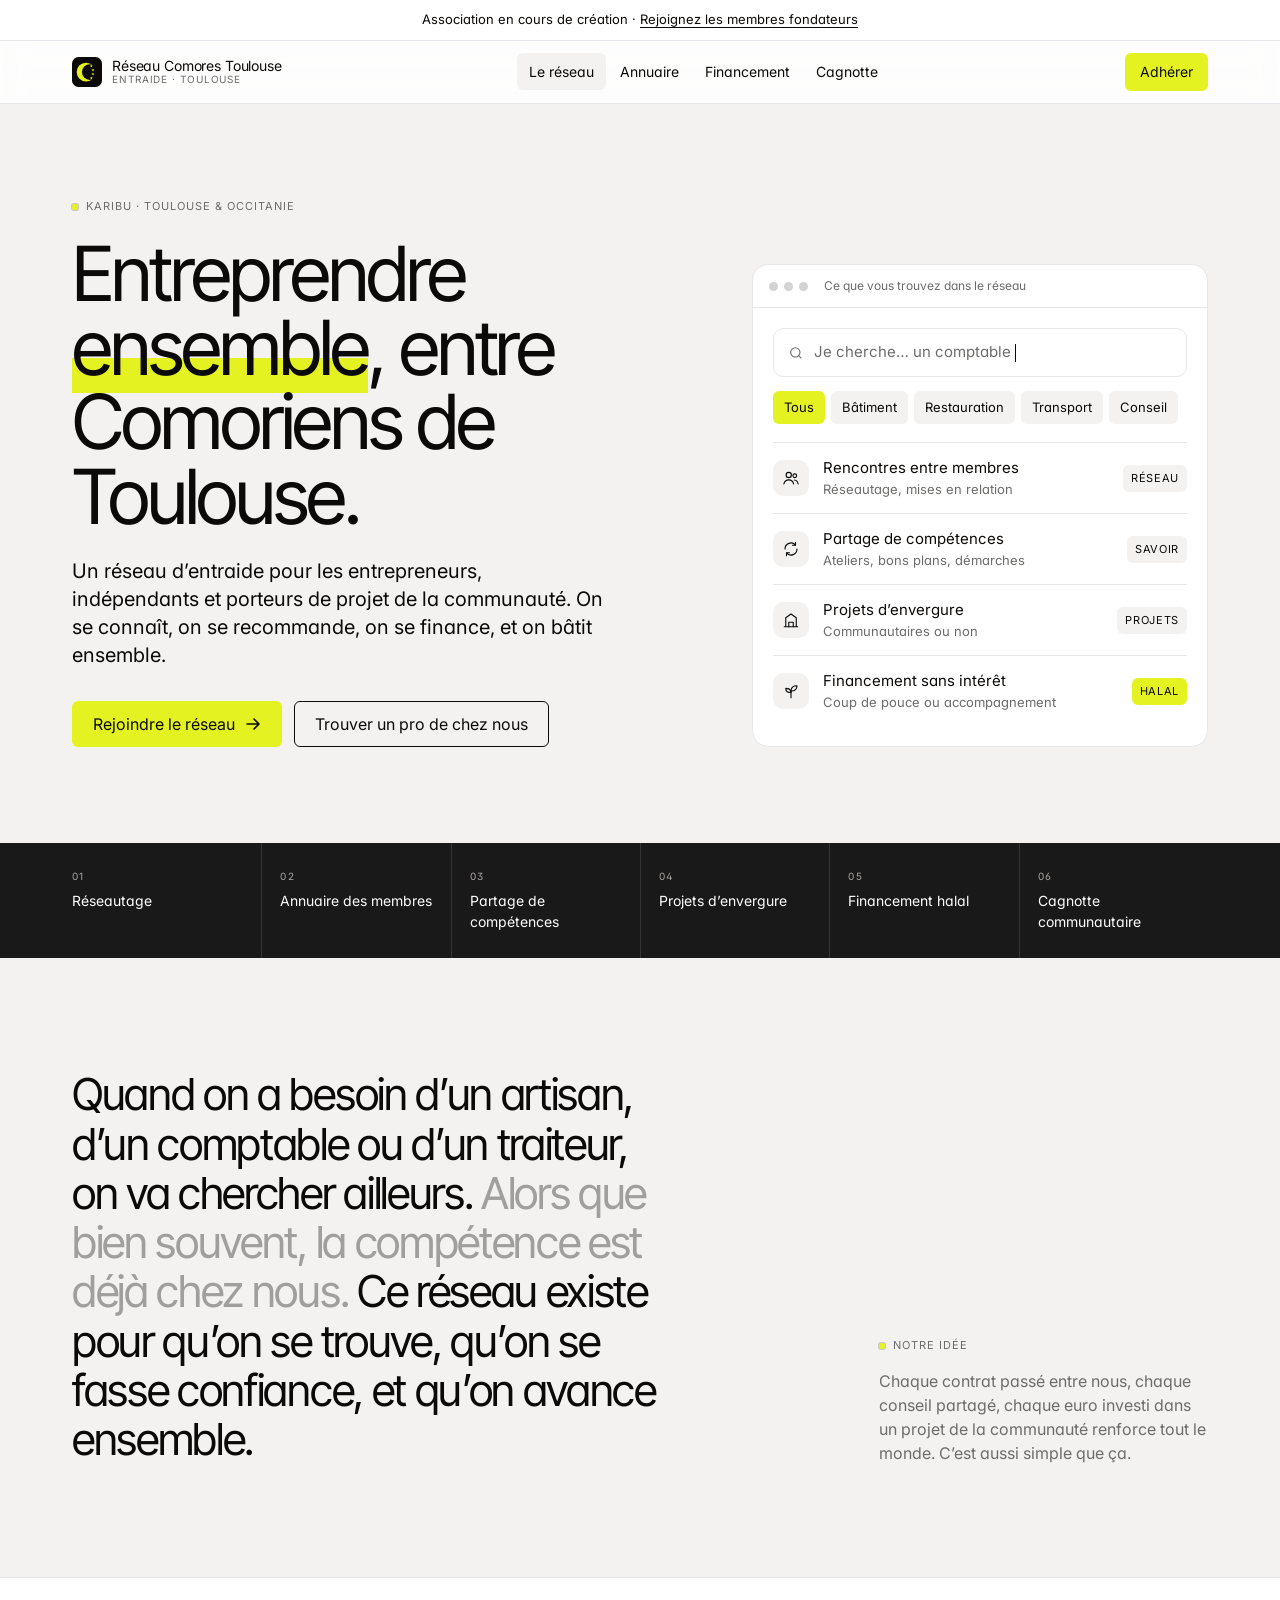
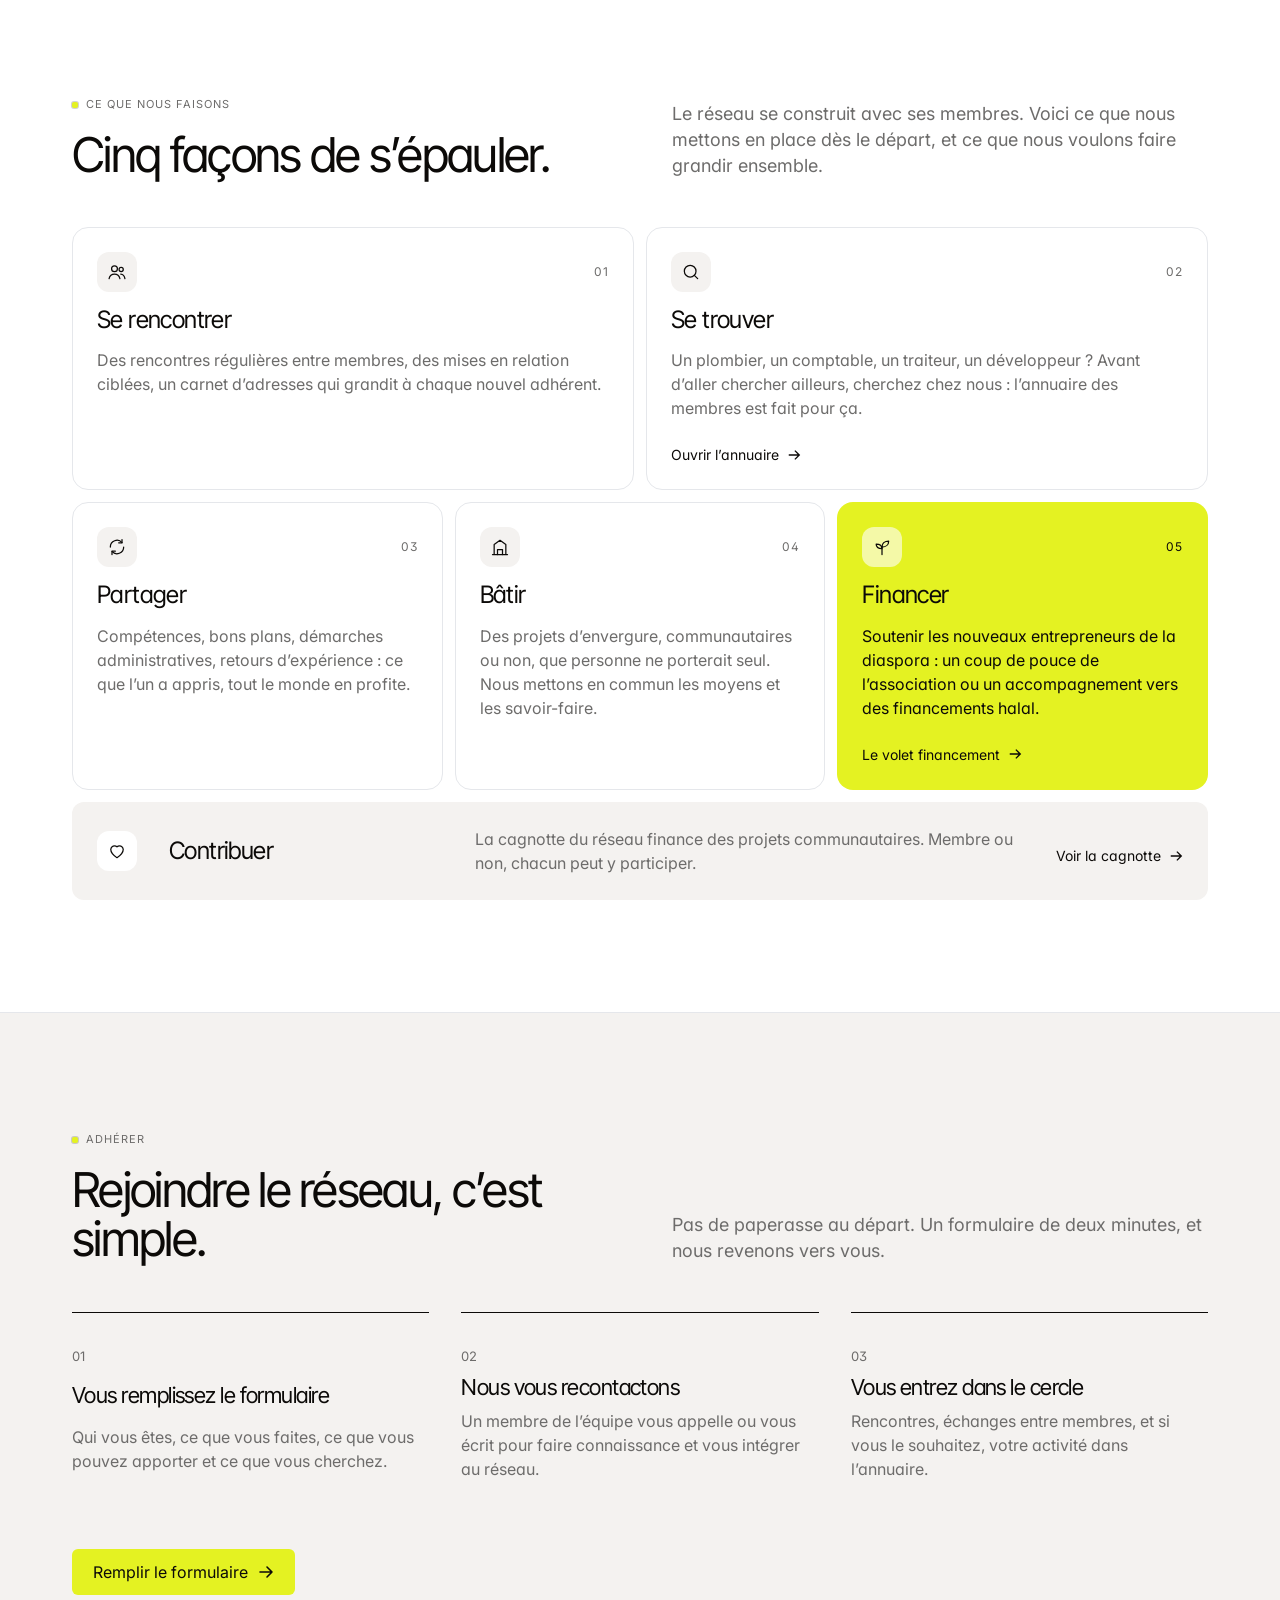
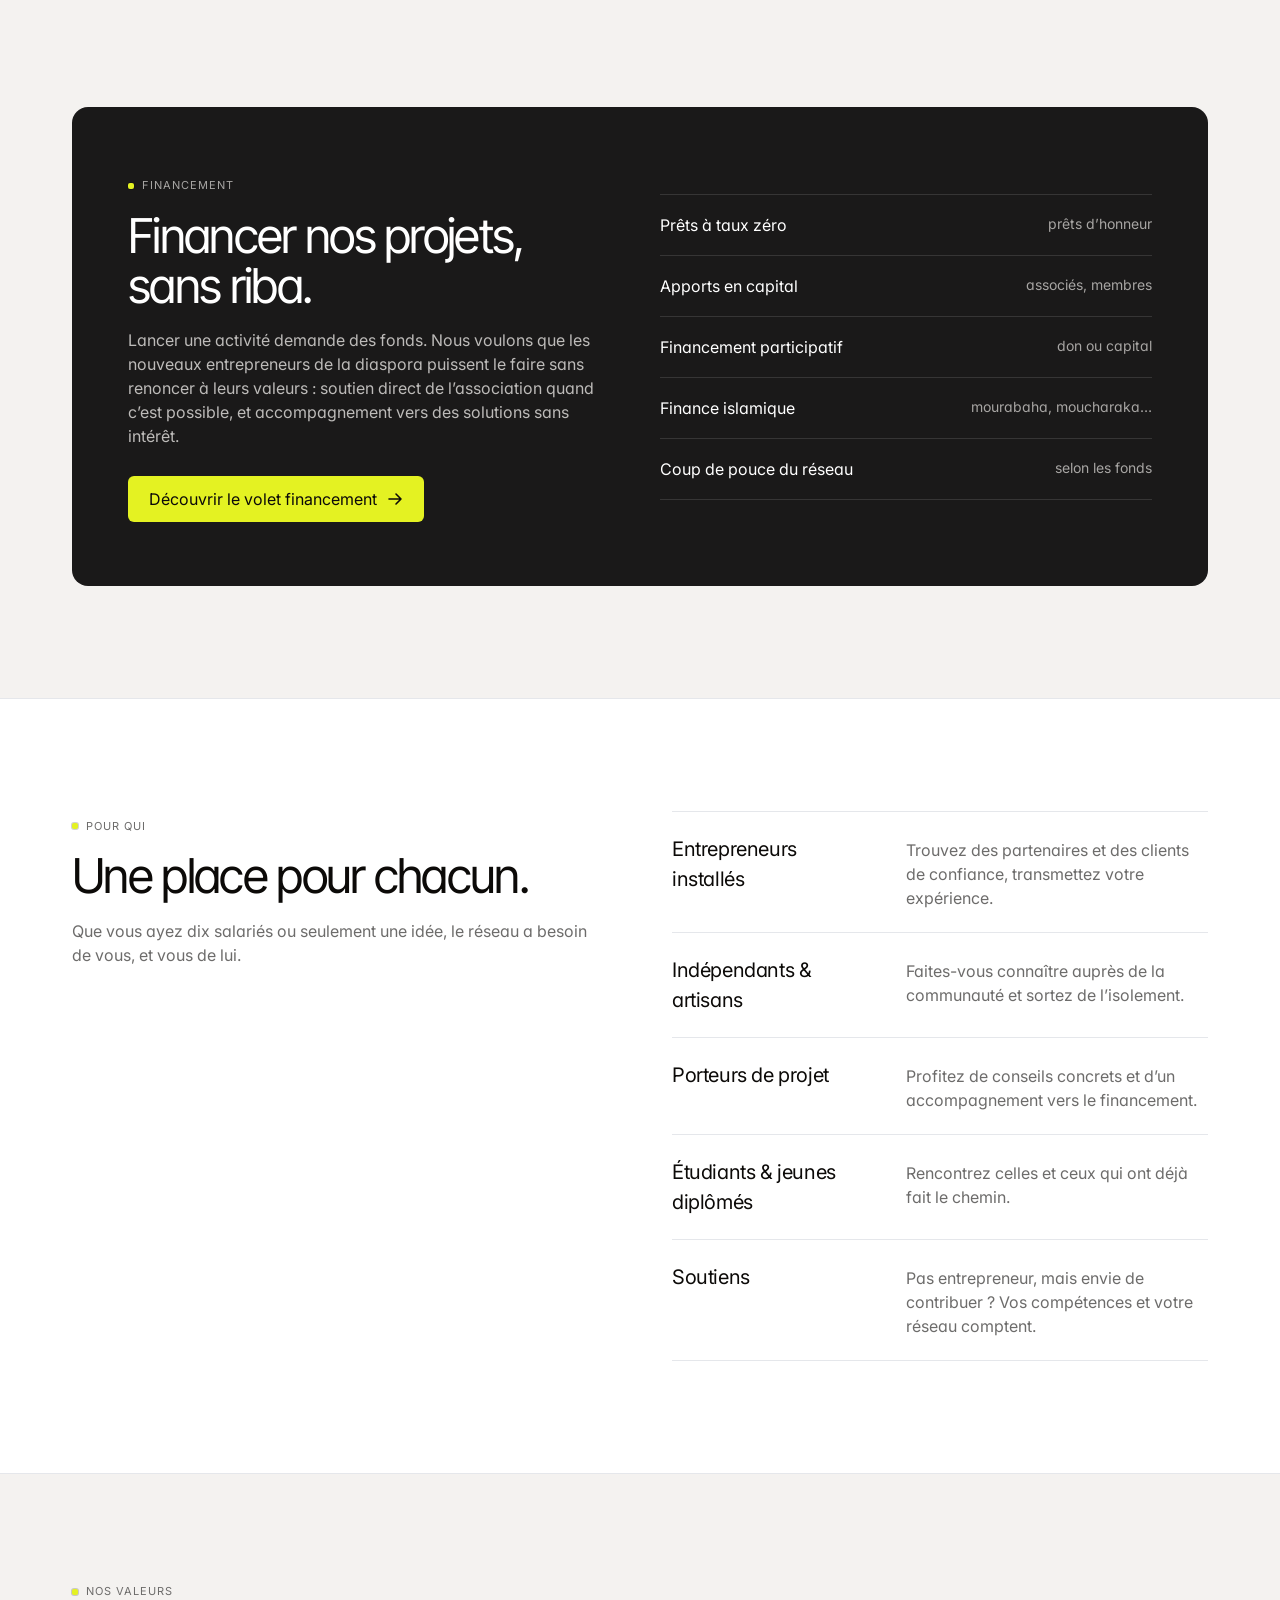
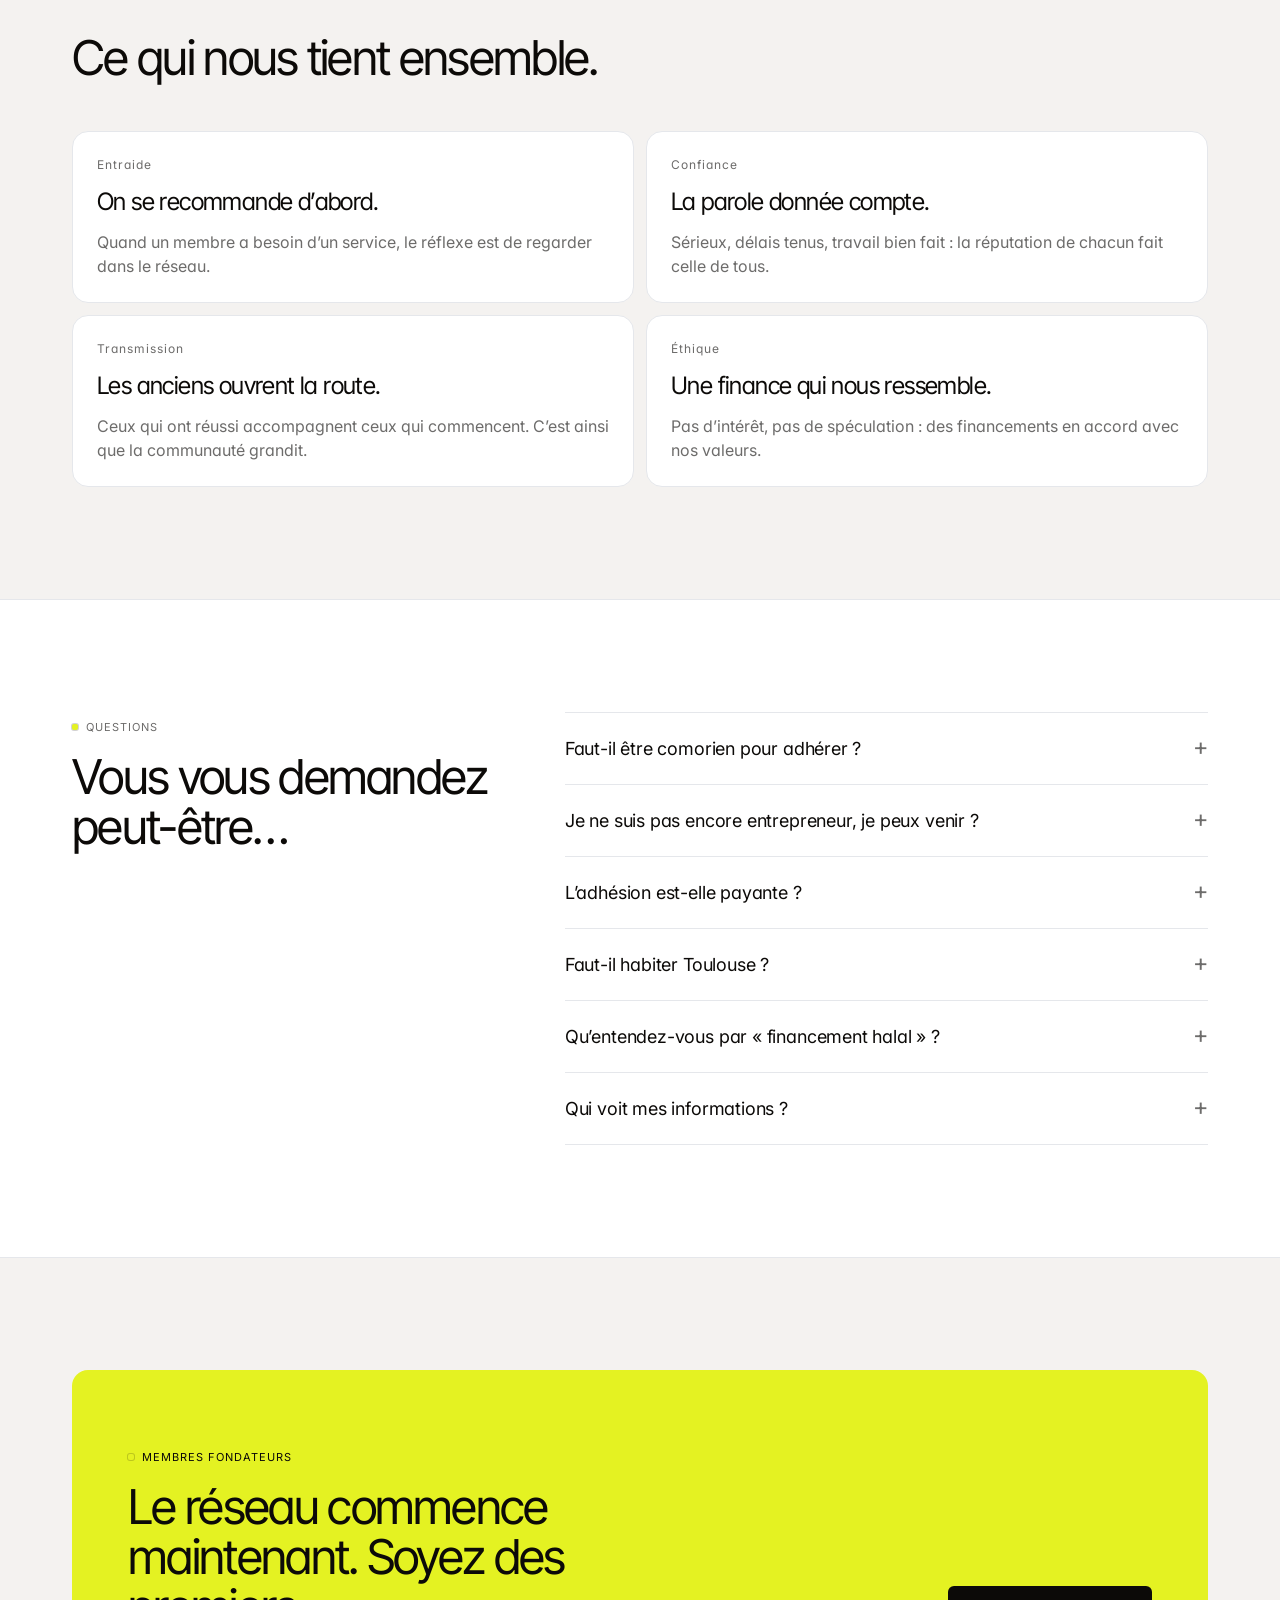
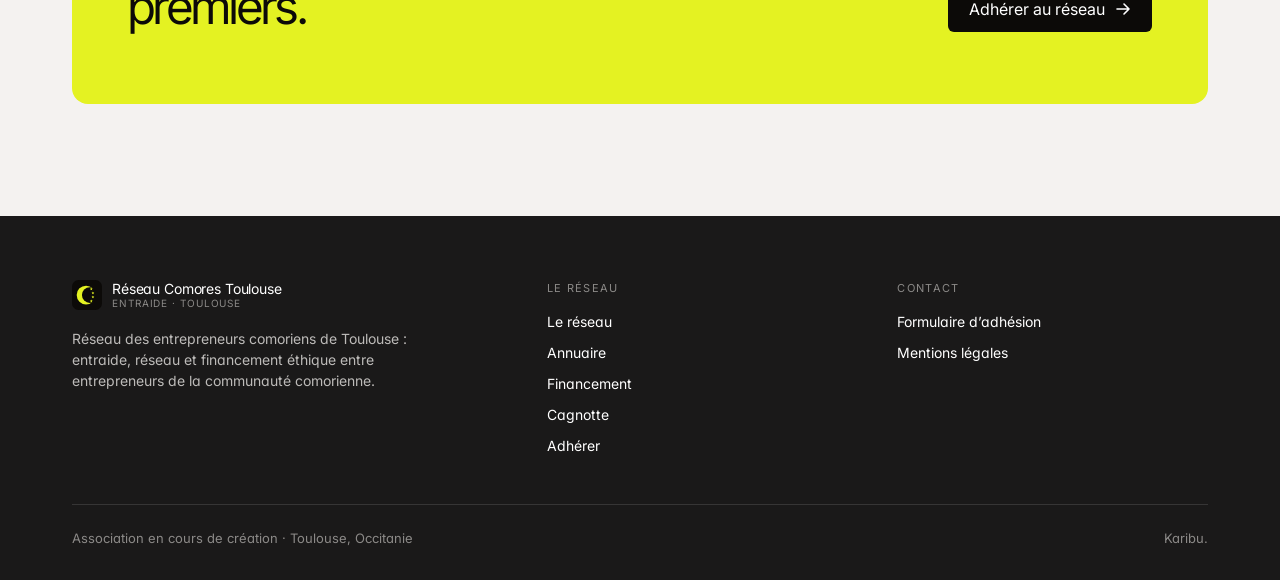
==== index.html @ d169f587 "Site du réseau d'entraide des entrepreneurs comoriens de Toulouse Co-Authored-By: Claude Opus 5.5 <n" ====
<!doctype html>
<html lang="fr"><head>
<meta charset="utf-8"><meta name="viewport" content="width=device-width, initial-scale=1">
<title>Réseau des entrepreneurs comoriens de Toulouse · Entraide, réseau et financement halal</title>
<meta name="description" content="Le réseau d’entraide des entrepreneurs comoriens de Toulouse : rencontres, annuaire des membres, partage de compétences, projets communs et financement halal. Rejoignez les membres fondateurs.">
<link rel="canonical" href="https://kevinhadad36.github.io/entraide-comores-toulouse/">
<meta property="og:type" content="website"><meta property="og:locale" content="fr_FR">
<meta property="og:site_name" content="Réseau des entrepreneurs comoriens de Toulouse">
<meta property="og:title" content="Réseau des entrepreneurs comoriens de Toulouse · Entraide, réseau et financement halal"><meta property="og:description" content="Le réseau d’entraide des entrepreneurs comoriens de Toulouse : rencontres, annuaire des membres, partage de compétences, projets communs et financement halal. Rejoignez les membres fondateurs.">
<meta property="og:url" content="https://kevinhadad36.github.io/entraide-comores-toulouse/"><meta property="og:image" content="https://kevinhadad36.github.io/entraide-comores-toulouse/assets/og.png">
<meta property="og:image:width" content="1200"><meta property="og:image:height" content="630">
<meta name="twitter:card" content="summary_large_image">
<meta name="theme-color" content="#f4f2f0">
<link rel="icon" href="assets/logo.svg" type="image/svg+xml">
<link rel="preconnect" href="https://fonts.googleapis.com"><link rel="preconnect" href="https://fonts.gstatic.com" crossorigin>
<link href="https://fonts.googleapis.com/css2?family=Inter:wght@400&family=Inter+Tight:wght@400&display=swap" rel="stylesheet">
<link rel="stylesheet" href="assets/style.css">

</head><body>
<div class="announce">Association en cours de création · <a href="adherer/">Rejoignez les membres fondateurs</a></div>
<header class="top"><div class="wrap nav">
<a class="brand" href="./"><svg viewBox="0 0 32 32" aria-hidden="true"><rect width="32" height="32" rx="7" fill="#0c0a08"/><mask id="lg"><rect width="32" height="32" fill="#fff"/><circle cx="19" cy="16" r="8.4" fill="#000"/></mask><circle cx="15" cy="16" r="10" fill="#e4f222" mask="url(#lg)"/><g fill="#e4f222"><polygon points="20.60,8.05 21.01,9.04 22.07,9.12 21.26,9.82 21.51,10.85 20.60,10.30 19.69,10.85 19.94,9.82 19.13,9.12 20.19,9.04"/><polygon points="22.30,12.35 22.71,13.34 23.77,13.42 22.96,14.12 23.21,15.15 22.30,14.60 21.39,15.15 21.64,14.12 20.83,13.42 21.89,13.34"/><polygon points="22.30,16.55 22.71,17.54 23.77,17.62 22.96,18.32 23.21,19.35 22.30,18.80 21.39,19.35 21.64,18.32 20.83,17.62 21.89,17.54"/><polygon points="20.60,20.85 21.01,21.84 22.07,21.92 21.26,22.62 21.51,23.65 20.60,23.10 19.69,23.65 19.94,22.62 19.13,21.92 20.19,21.84"/></g></svg><span>Réseau Comores Toulouse<small>Entraide · Toulouse</small></span></a>
<ul><li><a href="" aria-current="page">Le réseau</a></li><li><a href="annuaire/">Annuaire</a></li><li><a href="financement/">Financement</a></li><li><a href="cagnotte/">Cagnotte</a></li></ul>
<div class="nav-right"><a class="btn btn-hl" href="adherer/">Adhérer</a><button class="menu-btn" aria-label="Menu" aria-expanded="false" aria-controls="drawer"><svg viewBox="0 0 24 24"><path d="M4 8h16M4 16h16"/></svg></button></div>
</div><nav class="drawer" id="drawer"><a href="">Le réseau</a><a href="annuaire/">Annuaire</a><a href="financement/">Financement</a><a href="cagnotte/">Cagnotte</a><a href="adherer/">Adhérer au réseau</a></nav></header>
<main>

<div class="hero"><div class="wrap hero-grid">
  <div>
    <span class="label">Karibu · Toulouse &amp; Occitanie</span>
    <h1>Entreprendre <span class="hl">ensemble</span>, entre Comoriens de Toulouse.</h1>
    <p class="lead">Un réseau d’entraide pour les entrepreneurs, indépendants et porteurs de projet de la communauté. On se connaît, on se recommande, on se finance, et on bâtit ensemble.</p>
    <div class="cta">
      <a class="btn btn-hl" href="adherer/">Rejoindre le réseau <svg viewBox="0 0 16 16"><path d="M2 8h12M9 3l5 5-5 5"/></svg></a>
      <a class="btn btn-out" href="annuaire/">Trouver un pro de chez nous</a>
    </div>
  </div>
  <div class="panel reveal" aria-hidden="true">
    <div class="panel-bar"><i></i><i></i><i></i><span>Ce que vous trouvez dans le réseau</span></div>
    <div class="panel-body">
      <div class="search"><svg viewBox="0 0 24 24"><circle cx="11" cy="11" r="7"/><path d="M20 20l-4-4"/></svg><span>Je cherche… un comptable</span><span class="caret"></span></div>
      <div class="chips"><span class="chip on">Tous</span><span class="chip">Bâtiment</span><span class="chip">Restauration</span><span class="chip">Transport</span><span class="chip">Conseil</span></div>
      <ul class="rows">
        <li><span class="ic"><svg viewBox="0 0 24 24"><circle cx="9" cy="8" r="3.5"/><path d="M2.5 20c.8-3.6 3.4-5.5 6.5-5.5s5.7 1.9 6.5 5.5"/><circle cx="17" cy="9" r="2.5"/><path d="M16.5 14.6c2.6.2 4.4 1.9 5 5.4"/></svg></span><div><b>Rencontres entre membres</b><small>Réseautage, mises en relation</small></div><span class="st">Réseau</span></li>
        <li><span class="ic"><svg viewBox="0 0 24 24"><path d="M4 12a8 8 0 0 1 14-5.3M20 12a8 8 0 0 1-14 5.3"/><path d="M18 3v4h-4M6 21v-4h4"/></svg></span><div><b>Partage de compétences</b><small>Ateliers, bons plans, démarches</small></div><span class="st">Savoir</span></li>
        <li><span class="ic"><svg viewBox="0 0 24 24"><path d="M3 21h18M5 21V9l7-5 7 5v12"/><path d="M9 21v-6h6v6"/></svg></span><div><b>Projets d’envergure</b><small>Communautaires ou non</small></div><span class="st">Projets</span></li>
        <li><span class="ic"><svg viewBox="0 0 24 24"><path d="M12 21v-9"/><path d="M12 12c0-4 3-7 8-7 0 4-3 7-8 7z"/><path d="M12 14c0-3-2.5-5.5-7-5.5 0 3 2.5 5.5 7 5.5z"/></svg></span><div><b>Financement sans intérêt</b><small>Coup de pouce ou accompagnement</small></div><span class="st go">Halal</span></li>
      </ul>
    </div>
  </div>
</div></div>

<div class="ticker on-dark"><div class="wrap"><ul>
  <li><span>01</span>Réseautage</li><li><span>02</span>Annuaire des membres</li><li><span>03</span>Partage de compétences</li>
  <li><span>04</span>Projets d’envergure</li><li><span>05</span>Financement halal</li><li><span>06</span>Cagnotte communautaire</li>
</ul></div></div>

<section><div class="wrap manifesto-grid">
  <p class="manifesto reveal">Quand on a besoin d’un artisan, d’un comptable ou d’un traiteur, on va chercher ailleurs. <span class="dim">Alors que bien souvent, la compétence est déjà chez nous.</span> Ce réseau existe pour qu’on se trouve, qu’on se fasse confiance, et qu’on avance ensemble.</p>
  <div><span class="label">Notre idée</span><p class="muted" style="margin-top:14px">Chaque contrat passé entre nous, chaque conseil partagé, chaque euro investi dans un projet de la communauté renforce tout le monde. C’est aussi simple que ça.</p></div>
</div></section>

<section class="paper" id="piliers"><div class="wrap">
  <div class="head split"><div><span class="label">Ce que nous faisons</span><h2 style="margin-top:16px">Cinq façons de s’épauler.</h2></div><p>Le réseau se construit avec ses membres. Voici ce que nous mettons en place dès le départ, et ce que nous voulons faire grandir ensemble.</p></div>
  <div class="pillars">
  <div class="card reveal wide">
    <div style="display:flex;justify-content:space-between;align-items:center"><span class="icon"><svg viewBox="0 0 24 24"><circle cx="9" cy="8" r="3.5"/><path d="M2.5 20c.8-3.6 3.4-5.5 6.5-5.5s5.7 1.9 6.5 5.5"/><circle cx="17" cy="9" r="2.5"/><path d="M16.5 14.6c2.6.2 4.4 1.9 5 5.4"/></svg></span><span class="num">01</span></div>
    <h3>Se rencontrer</h3><p>Des rencontres régulières entre membres, des mises en relation ciblées, un carnet d’adresses qui grandit à chaque nouvel adhérent.</p>
  </div><a href="annuaire/" class="card reveal wide">
    <div style="display:flex;justify-content:space-between;align-items:center"><span class="icon"><svg viewBox="0 0 24 24"><circle cx="11" cy="11" r="7"/><path d="M20 20l-4-4"/></svg></span><span class="num">02</span></div>
    <h3>Se trouver</h3><p>Un plombier, un comptable, un traiteur, un développeur ? Avant d’aller chercher ailleurs, cherchez chez nous : l’annuaire des membres est fait pour ça.</p><span class="more">Ouvrir l’annuaire <svg viewBox="0 0 16 16"><path d="M2 8h12M9 3l5 5-5 5"/></svg></span>
  </a><div class="card reveal">
    <div style="display:flex;justify-content:space-between;align-items:center"><span class="icon"><svg viewBox="0 0 24 24"><path d="M4 12a8 8 0 0 1 14-5.3M20 12a8 8 0 0 1-14 5.3"/><path d="M18 3v4h-4M6 21v-4h4"/></svg></span><span class="num">03</span></div>
    <h3>Partager</h3><p>Compétences, bons plans, démarches administratives, retours d’expérience : ce que l’un a appris, tout le monde en profite.</p>
  </div><div class="card reveal">
    <div style="display:flex;justify-content:space-between;align-items:center"><span class="icon"><svg viewBox="0 0 24 24"><path d="M3 21h18M5 21V9l7-5 7 5v12"/><path d="M9 21v-6h6v6"/></svg></span><span class="num">04</span></div>
    <h3>Bâtir</h3><p>Des projets d’envergure, communautaires ou non, que personne ne porterait seul. Nous mettons en commun les moyens et les savoir-faire.</p>
  </div><a href="financement/" class="card reveal hl">
    <div style="display:flex;justify-content:space-between;align-items:center"><span class="icon"><svg viewBox="0 0 24 24"><path d="M12 21v-9"/><path d="M12 12c0-4 3-7 8-7 0 4-3 7-8 7z"/><path d="M12 14c0-3-2.5-5.5-7-5.5 0 3 2.5 5.5 7 5.5z"/></svg></span><span class="num">05</span></div>
    <h3>Financer</h3><p>Soutenir les nouveaux entrepreneurs de la diaspora : un coup de pouce de l’association ou un accompagnement vers des financements halal.</p><span class="more">Le volet financement <svg viewBox="0 0 16 16"><path d="M2 8h12M9 3l5 5-5 5"/></svg></span>
  </a>
  <a href="cagnotte/" class="card wash full reveal">
    <div style="display:flex;justify-content:space-between;align-items:center"><span class="icon" style="background:#fff"><svg viewBox="0 0 24 24"><path d="M12 20s-7.5-4.6-7.5-10A4.5 4.5 0 0 1 12 7a4.5 4.5 0 0 1 7.5 3c0 5.4-7.5 10-7.5 10z"/></svg></span><span class="num">06</span></div>
    <h3>Contribuer</h3><p>La cagnotte du réseau finance des projets communautaires. Membre ou non, chacun peut y participer.</p><span class="more">Voir la cagnotte <svg viewBox="0 0 16 16"><path d="M2 8h12M9 3l5 5-5 5"/></svg></span>
  </a>
  </div>
</div></section>

<section><div class="wrap">
  <div class="head split"><div><span class="label">Adhérer</span><h2 style="margin-top:16px">Rejoindre le réseau, c’est simple.</h2></div><p>Pas de paperasse au départ. Un formulaire de deux minutes, et nous revenons vers vous.</p></div>
  <ol class="steps">
    <li><h3>Vous remplissez le formulaire</h3><p>Qui vous êtes, ce que vous faites, ce que vous pouvez apporter et ce que vous cherchez.</p></li>
    <li><h3>Nous vous recontactons</h3><p>Un membre de l’équipe vous appelle ou vous écrit pour faire connaissance et vous intégrer au réseau.</p></li>
    <li><h3>Vous entrez dans le cercle</h3><p>Rencontres, échanges entre membres, et si vous le souhaitez, votre activité dans l’annuaire.</p></li>
  </ol>
  <div class="cta" style="margin-top:40px"><a class="btn btn-hl" href="adherer/">Remplir le formulaire <svg viewBox="0 0 16 16"><path d="M2 8h12M9 3l5 5-5 5"/></svg></a></div>
</div></section>

<section style="padding-top:0"><div class="wrap">
  <div class="dark on-dark reveal">
    <div><span class="label">Financement</span><h2 style="margin:16px 0 18px">Financer nos projets, sans riba.</h2>
    <p>Lancer une activité demande des fonds. Nous voulons que les nouveaux entrepreneurs de la diaspora puissent le faire sans renoncer à leurs valeurs : soutien direct de l’association quand c’est possible, et accompagnement vers des solutions sans intérêt.</p>
    <div class="cta" style="margin-top:28px"><a class="btn btn-hl" href="financement/">Découvrir le volet financement <svg viewBox="0 0 16 16"><path d="M2 8h12M9 3l5 5-5 5"/></svg></a></div></div>
    <ul class="dark-list">
      <li>Prêts à taux zéro<span>prêts d’honneur</span></li>
      <li>Apports en capital<span>associés, membres</span></li>
      <li>Financement participatif<span>don ou capital</span></li>
      <li>Finance islamique<span>mourabaha, moucharaka…</span></li>
      <li>Coup de pouce du réseau<span>selon les fonds</span></li>
    </ul>
  </div>
</div></section>

<section class="paper"><div class="wrap two">
  <div><span class="label">Pour qui</span><h2 style="margin-top:16px">Une place pour chacun.</h2><p class="muted" style="margin-top:18px">Que vous ayez dix salariés ou seulement une idée, le réseau a besoin de vous, et vous de lui.</p></div>
  <ul class="who">
    <li><b>Entrepreneurs installés</b><span>Trouvez des partenaires et des clients de confiance, transmettez votre expérience.</span></li>
    <li><b>Indépendants &amp; artisans</b><span>Faites-vous connaître auprès de la communauté et sortez de l’isolement.</span></li>
    <li><b>Porteurs de projet</b><span>Profitez de conseils concrets et d’un accompagnement vers le financement.</span></li>
    <li><b>Étudiants &amp; jeunes diplômés</b><span>Rencontrez celles et ceux qui ont déjà fait le chemin.</span></li>
    <li><b>Soutiens</b><span>Pas entrepreneur, mais envie de contribuer ? Vos compétences et votre réseau comptent.</span></li>
  </ul>
</div></section>

<section><div class="wrap">
  <div class="head"><span class="label">Nos valeurs</span><h2 style="margin-top:16px">Ce qui nous tient ensemble.</h2></div>
  <div class="pillars">
    <div class="card reveal wide"><span class="num">Entraide</span><h3>On se recommande d’abord.</h3><p>Quand un membre a besoin d’un service, le réflexe est de regarder dans le réseau.</p></div>
    <div class="card reveal wide"><span class="num">Confiance</span><h3>La parole donnée compte.</h3><p>Sérieux, délais tenus, travail bien fait : la réputation de chacun fait celle de tous.</p></div>
    <div class="card reveal wide"><span class="num">Transmission</span><h3>Les anciens ouvrent la route.</h3><p>Ceux qui ont réussi accompagnent ceux qui commencent. C’est ainsi que la communauté grandit.</p></div>
    <div class="card reveal wide"><span class="num">Éthique</span><h3>Une finance qui nous ressemble.</h3><p>Pas d’intérêt, pas de spéculation : des financements en accord avec nos valeurs.</p></div>
  </div>
</div></section>

<section class="paper" id="faq"><div class="wrap faq-grid">
  <div><span class="label">Questions</span><h2 style="margin-top:16px">Vous vous demandez peut-être…</h2></div>
  <div class="faq"><details><summary>Faut-il être comorien pour adhérer ?</summary><p>Le réseau est pensé pour la communauté comorienne de Toulouse et de sa région, et pour toutes celles et ceux qui ont un lien avec les Comores. Vous vous posez la question ? Remplissez le formulaire, nous en parlerons ensemble.</p></details><details><summary>Je ne suis pas encore entrepreneur, je peux venir ?</summary><p>Oui, et c’est même une des raisons d’être du réseau. Porteurs de projet, étudiants, salariés qui veulent se lancer : vous trouverez ici des gens qui sont passés par là.</p></details><details><summary>L’adhésion est-elle payante ?</summary><p>Le formulaire est gratuit et ne vous engage à rien. Les modalités de cotisation seront fixées collectivement lors de la création officielle de l’association, et communiquées à tous les inscrits.</p></details><details><summary>Faut-il habiter Toulouse ?</summary><p>Les rencontres ont lieu à Toulouse et autour. Le volet financement et accompagnement peut s’ouvrir plus largement à la diaspora en France : inscrivez-vous en précisant votre ville.</p></details><details><summary>Qu’entendez-vous par « financement halal » ?</summary><p>Un financement sans intérêt (sans riba), qui ne repose pas sur la spéculation et qui partage le risque plutôt que de le faire porter au seul emprunteur. Concrètement : prêts à taux zéro, apports en capital, financement participatif, contrats de finance islamique quand ils sont disponibles.</p></details><details><summary>Qui voit mes informations ?</summary><p>Seuls les responsables du réseau. Vous n’apparaissez dans l’annuaire public que si vous cochez la case prévue, et vous pouvez demander à tout moment la modification ou la suppression de vos données.</p></details></div>
</div></section>

<section><div class="wrap">
  <div class="final reveal">
    <div><span class="label" style="color:var(--ink)">Membres fondateurs</span><h2 style="margin-top:16px">Le réseau commence maintenant. Soyez des premiers.</h2></div>
    <div class="cta"><a class="btn btn-dark" href="adherer/">Adhérer au réseau <svg viewBox="0 0 16 16"><path d="M2 8h12M9 3l5 5-5 5"/></svg></a></div>
  </div>
</div></section>
</main>
<footer><div class="wrap">
<div class="foot">
<div><a class="brand" href="./"><svg viewBox="0 0 32 32" aria-hidden="true"><rect width="32" height="32" rx="7" fill="#0c0a08"/><mask id="lg"><rect width="32" height="32" fill="#fff"/><circle cx="19" cy="16" r="8.4" fill="#000"/></mask><circle cx="15" cy="16" r="10" fill="#e4f222" mask="url(#lg)"/><g fill="#e4f222"><polygon points="20.60,8.05 21.01,9.04 22.07,9.12 21.26,9.82 21.51,10.85 20.60,10.30 19.69,10.85 19.94,9.82 19.13,9.12 20.19,9.04"/><polygon points="22.30,12.35 22.71,13.34 23.77,13.42 22.96,14.12 23.21,15.15 22.30,14.60 21.39,15.15 21.64,14.12 20.83,13.42 21.89,13.34"/><polygon points="22.30,16.55 22.71,17.54 23.77,17.62 22.96,18.32 23.21,19.35 22.30,18.80 21.39,19.35 21.64,18.32 20.83,17.62 21.89,17.54"/><polygon points="20.60,20.85 21.01,21.84 22.07,21.92 21.26,22.62 21.51,23.65 20.60,23.10 19.69,23.65 19.94,22.62 19.13,21.92 20.19,21.84"/></g></svg><span>Réseau Comores Toulouse<small>Entraide · Toulouse</small></span></a><p style="margin-top:18px;max-width:38ch">Réseau des entrepreneurs comoriens de Toulouse : entraide, réseau et financement éthique entre entrepreneurs de la communauté comorienne.</p></div>
<div><h4>Le réseau</h4><ul><li><a href="">Le réseau</a></li><li><a href="annuaire/">Annuaire</a></li><li><a href="financement/">Financement</a></li><li><a href="cagnotte/">Cagnotte</a></li><li><a href="adherer/">Adhérer</a></li></ul></div>
<div><h4>Contact</h4><ul><li><a href="adherer/">Formulaire d’adhésion</a></li><li><a href="mentions-legales/">Mentions légales</a></li></ul></div>
</div>
<div class="foot-bottom"><span>Association en cours de création · Toulouse, Occitanie</span><span>Karibu.</span></div>
</div></footer>
<script src="assets/app.js" defer></script>
</body></html>
---- assets/style.css ----
/* Style : Refero « Ramp » — éditorial finance, quasi monochrome.
   Bone #f4f2f0 / Paper #fff / Ink #0c0a08 / Obsidian #1a1919, un seul accent : Highlighter #e4f222.
   Une seule graisse (400), filets fins, pas d'ombres, rayons 6/10/12/16 uniquement. */
:root{
  --hl:#e4f222; --ink:#0c0a08; --obsidian:#1a1919; --paper:#fff; --bone:#f4f2f0;
  --ash:#6d6c6b; --hair:#e5e7eb; --smoke:#d3d3d3; --line-dark:rgba(255,255,255,.12);
  --font:'Inter',system-ui,-apple-system,'Segoe UI',sans-serif;
  --display:'Inter Tight','Inter',system-ui,sans-serif;
  --ease:cubic-bezier(.2,.7,.2,1);
}
*{box-sizing:border-box;margin:0;padding:0}
html{scroll-behavior:smooth;scroll-padding-top:84px;-webkit-text-size-adjust:100%}
body{font-family:var(--font);font-weight:400;font-feature-settings:"ss01","cv11";color:var(--ink);background:var(--bone);font-size:16px;line-height:1.5;-webkit-font-smoothing:antialiased;overflow-x:hidden}
img,svg{display:block;max-width:100%}
a{color:inherit}
b,strong{font-weight:400;background:linear-gradient(transparent 58%,var(--hl) 58%)}
:focus-visible{outline:2px solid var(--ink);outline-offset:3px;border-radius:6px}
.wrap{max-width:1200px;margin:0 auto;padding:0 20px}
@media(min-width:720px){.wrap{padding:0 32px}}

h1,h2,h3{font-family:var(--display);font-weight:400;letter-spacing:-.025em;color:var(--ink)}
h1{font-size:clamp(2.6rem,8.4vw,4.75rem);line-height:.98;letter-spacing:-.04em}
h2{font-size:clamp(2rem,5.4vw,3rem);line-height:1.04;letter-spacing:-.035em}
h3{font-size:1.5rem;line-height:1.17}
p{max-width:64ch}
.lead{font-size:1.25rem;line-height:1.4;color:var(--ink)}
.muted{color:var(--ash)}
.label{display:inline-flex;align-items:center;gap:8px;font-size:11px;line-height:1;letter-spacing:.09em;text-transform:uppercase;color:var(--ash)}
.label::before{content:"";width:6px;height:6px;border-radius:2px;background:var(--hl);box-shadow:0 0 0 1px rgba(12,10,8,.18)}
.on-dark .label{color:#a7a5a3}

/* boutons */
.btn{display:inline-flex;align-items:center;justify-content:center;gap:10px;min-height:46px;padding:0 20px;border-radius:6px;font:400 1rem/1 var(--font);text-decoration:none;border:1px solid transparent;cursor:pointer;white-space:nowrap;transition:background .3s var(--ease),border-color .3s var(--ease),color .3s var(--ease)}
.btn svg{width:16px;height:16px;stroke:currentColor;fill:none;stroke-width:1.6;stroke-linecap:round;stroke-linejoin:round;transition:transform .3s var(--ease)}
.btn:hover svg{transform:translateX(3px)}
.btn-hl{background:var(--hl);color:var(--ink)}
.btn-hl:hover{background:#d6e40f}
.btn-out{background:transparent;border-color:var(--ink);color:var(--ink)}
.btn-out:hover{background:var(--paper)}
.btn-dark{background:var(--ink);color:var(--paper)}
.btn-dark:hover{background:#2b2927}
.on-dark .btn-out{border-color:rgba(255,255,255,.5);color:var(--paper)}
.on-dark .btn-out:hover{background:rgba(255,255,255,.08)}
.btn[aria-disabled="true"]{background:var(--smoke);color:var(--ash);pointer-events:none}
.link{color:var(--ink);text-decoration:underline;text-decoration-color:var(--smoke);text-underline-offset:4px;transition:text-decoration-color .3s}
.link:hover{text-decoration-color:var(--ink)}
.cta{display:flex;flex-wrap:wrap;gap:12px;align-items:center}

/* bandeau d'annonce + nav */
.announce{background:var(--paper);border-bottom:1px solid var(--hair);font-size:13px;text-align:center;padding:10px 16px;color:var(--ink)}
.announce a{text-underline-offset:3px}
header.top{position:sticky;top:0;z-index:40;background:rgba(255,255,255,.86);backdrop-filter:blur(12px);-webkit-backdrop-filter:blur(12px);border-bottom:1px solid var(--hair);box-shadow:rgba(255,255,255,.6) 0 0 2px inset}
.nav{display:flex;align-items:center;justify-content:space-between;gap:16px;height:62px}
.brand{display:flex;align-items:center;gap:10px;text-decoration:none;min-width:0}
.brand svg{width:30px;height:30px;flex:none}
.brand span{font-size:14px;line-height:1.15;letter-spacing:-.01em;white-space:nowrap;overflow:hidden;text-overflow:ellipsis}
.brand small{display:block;font-size:10px;letter-spacing:.09em;text-transform:uppercase;color:var(--ash)}
.nav ul{display:none;list-style:none;gap:2px}
.nav ul a{display:block;padding:8px 12px;border-radius:6px;text-decoration:none;font-size:14px;transition:background .3s}
.nav ul a:hover,.nav ul a[aria-current="page"]{background:var(--bone)}
.nav .btn{min-height:38px;padding:0 14px;font-size:14px}
@media(min-width:960px){.nav ul{display:flex}}
.menu-btn{display:inline-flex;align-items:center;justify-content:center;width:38px;height:38px;border-radius:6px;border:1px solid var(--hair);background:var(--paper);cursor:pointer}
.menu-btn svg{width:18px;height:18px;stroke:var(--ink);stroke-width:1.6;fill:none}
@media(min-width:960px){.menu-btn{display:none}}
.nav-right{display:flex;gap:8px;align-items:center;flex:none}
.drawer{display:none;border-top:1px solid var(--hair);background:var(--paper)}
.drawer.open{display:block}
.drawer a{display:block;padding:14px 20px;border-bottom:1px solid var(--hair);text-decoration:none}
@media(min-width:960px){.drawer{display:none!important}}

/* hero */
.hero{padding:56px 0 64px}
.hero h1{margin:20px 0 24px;max-width:14ch}
.hero h1 .hl{background:linear-gradient(transparent 62%,var(--hl) 62%);box-decoration-break:clone;-webkit-box-decoration-break:clone}
.hero .lead{max-width:540px;margin-bottom:32px}
.hero-grid{display:grid;gap:48px}
@media(min-width:980px){.hero{padding:88px 0 96px}.hero-grid{grid-template-columns:1.15fr .85fr;align-items:end;gap:64px}}

/* panneau "app" du hero */
.panel{background:var(--paper);border:1px solid var(--hair);border-radius:16px;overflow:hidden}
.panel-bar{display:flex;align-items:center;gap:6px;padding:12px 16px;border-bottom:1px solid var(--hair)}
.panel-bar i{width:9px;height:9px;border-radius:50%;background:var(--smoke)}
.panel-bar span{margin-left:10px;font-size:12px;color:var(--ash)}
.panel-body{padding:20px}
.search{display:flex;align-items:center;gap:10px;border:1px solid rgba(33,33,33,.1);border-radius:10px;padding:12px 14px;font-size:15px;color:var(--ash)}
.search svg{width:16px;height:16px;stroke:var(--ash);fill:none;stroke-width:1.6}
.search .caret{display:inline-block;width:1px;height:18px;background:var(--ink);margin-left:-6px;animation:blink 1.1s steps(1) infinite}
@keyframes blink{50%{opacity:0}}
.chips{display:flex;flex-wrap:wrap;gap:6px;margin:14px 0 18px}
.chip{font-size:13px;padding:6px 10px;border-radius:6px;background:var(--bone);color:var(--ink);border:1px solid transparent;cursor:pointer;font-family:inherit;transition:background .3s,border-color .3s}
.chip:hover{border-color:var(--smoke)}
.chip.on{background:var(--hl)}
.rows{list-style:none;border-top:1px solid var(--hair)}
.rows li{display:flex;align-items:center;gap:14px;padding:14px 0;border-bottom:1px solid var(--hair)}
.rows li:last-child{border-bottom:0}
.rows .ic{flex:none;width:36px;height:36px;border-radius:10px;background:var(--bone);display:grid;place-items:center}
.rows .ic svg{width:18px;height:18px;stroke:var(--ink);fill:none;stroke-width:1.5;stroke-linecap:round;stroke-linejoin:round}
.rows b{background:none;display:block;font-size:15px}
.rows small{display:block;font-size:13px;color:var(--ash)}
.rows .st{margin-left:auto;font-size:11px;letter-spacing:.06em;text-transform:uppercase;padding:5px 8px;border-radius:6px;background:var(--bone);white-space:nowrap}
.rows .st.go{background:var(--hl)}

/* bande obsidian */
.ticker{background:var(--obsidian);color:var(--paper)}
.ticker ul{list-style:none;display:grid;grid-template-columns:repeat(2,1fr)}
.ticker li{padding:22px 16px 22px 0;border-bottom:1px solid var(--line-dark)}
.ticker li span{display:block;font-size:10px;letter-spacing:.12em;text-transform:uppercase;color:#a7a5a3;margin-bottom:6px}
.ticker li{font-size:14px}
@media(min-width:880px){.ticker ul{grid-template-columns:repeat(6,1fr)}.ticker li{border-bottom:0;border-left:1px solid var(--line-dark);padding:26px 18px}.ticker li:first-child{border-left:0;padding-left:0}}

/* sections */
section{padding:80px 0}
@media(min-width:980px){section{padding:112px 0}}
section.paper{background:var(--paper);border-top:1px solid var(--hair);border-bottom:1px solid var(--hair)}
.head{display:grid;gap:20px;margin-bottom:48px}
.head p{color:var(--ash);font-size:1.125rem;line-height:1.45}
@media(min-width:980px){.head.split{grid-template-columns:1fr 1fr;align-items:end;gap:64px}}

/* manifeste */
.manifesto{font-family:var(--display);font-size:clamp(1.6rem,4.2vw,2.75rem);line-height:1.12;letter-spacing:-.03em;max-width:24ch}
.manifesto .dim{color:#a19f9d}
.manifesto-grid{display:grid;gap:40px}
@media(min-width:980px){.manifesto-grid{grid-template-columns:1.4fr .6fr;align-items:end}}

/* piliers */
.pillars{display:grid;gap:12px}
@media(min-width:720px){.pillars{grid-template-columns:repeat(2,1fr)}}
@media(min-width:1080px){.pillars{grid-template-columns:repeat(6,1fr)}.pillars .card{grid-column:span 2}.pillars .card.wide{grid-column:span 3}}
.card{background:var(--paper);border:1px solid var(--hair);border-radius:16px;padding:24px;display:flex;flex-direction:column;gap:14px;transition:border-color .3s}
a.card{text-decoration:none}
a.card:hover{border-color:var(--ink)}
.card .num{font-size:12px;letter-spacing:.08em;color:var(--ash)}
.card h3{font-size:1.5rem}
.card p{color:var(--ash)}
.card .more{margin-top:auto;padding-top:10px;font-size:14px;display:flex;align-items:center;gap:8px}
.card .more svg{width:14px;height:14px;stroke:currentColor;fill:none;stroke-width:1.6}
.card ul{list-style:none;display:grid;gap:8px;font-size:15px}
.card ul li{display:flex;gap:10px}
.card ul li::before{content:"";flex:none;width:6px;height:6px;margin-top:9px;border-radius:2px;background:var(--ink)}
.card.full .more{margin-top:0}
@media(min-width:1080px){.pillars .card.full{grid-column:1/-1;display:grid;grid-template-columns:auto 1fr 2fr auto;align-items:center;gap:32px}.card.full .num{display:none}}
.card.wash{background:var(--bone);border-color:transparent;border-radius:12px}
.card.hl{background:var(--hl);border-color:transparent}
.card.hl p,.card.hl .num{color:var(--ink)}
.icon{width:40px;height:40px;border-radius:12px;background:var(--bone);display:grid;place-items:center}
.icon svg{width:20px;height:20px;stroke:var(--ink);fill:none;stroke-width:1.5;stroke-linecap:round;stroke-linejoin:round}
.card.hl .icon{background:rgba(255,255,255,.6)}

/* étapes */
.steps{display:grid;border-top:1px solid var(--ink);counter-reset:s}
.steps li{list-style:none;display:grid;grid-template-columns:56px 1fr;gap:8px 16px;padding:28px 0;border-bottom:1px solid var(--hair)}
.steps li::before{counter-increment:s;content:"0" counter(s);font-size:13px;color:var(--ash);padding-top:6px}
.steps h3{font-size:1.375rem}
.steps p{grid-column:2;color:var(--ash)}
@media(min-width:980px){.steps{grid-template-columns:repeat(3,1fr);gap:0 32px;border-top:0}.steps li{grid-template-columns:1fr;border-top:1px solid var(--ink);border-bottom:0}.steps p{grid-column:1}}

/* panneau inversé */
.dark{background:var(--obsidian);color:#d9d7d5;border-radius:16px;padding:40px 24px;display:grid;gap:40px}
.dark h2,.dark h3{color:var(--paper)}
.dark p{color:#bdbbb9}
@media(min-width:880px){.dark{padding:64px 56px;grid-template-columns:1fr 1fr;align-items:center}}
.dark-list{list-style:none;border-top:1px solid var(--line-dark)}
.dark-list li{display:flex;justify-content:space-between;gap:20px;padding:18px 0;border-bottom:1px solid var(--line-dark);color:var(--paper)}
.dark-list li span{color:#a7a5a3;font-size:14px;text-align:right}
.on-dark{color:var(--paper)}

/* jauge cagnotte */
.gauge{display:grid;gap:10px}
.gauge .bar{height:10px;border-radius:6px;background:var(--bone);overflow:hidden;border:1px solid var(--hair)}
.gauge .bar i{display:block;height:100%;background:var(--hl);border-right:1px solid var(--ink)}
.gauge .nums{display:flex;justify-content:space-between;font-size:14px;color:var(--ash);font-variant-numeric:tabular-nums}
.gauge .nums b{background:none;color:var(--ink);font-size:1.75rem;letter-spacing:-.03em}

/* pour qui / valeurs */
.who{display:grid;gap:0;border-top:1px solid var(--hair)}
.who li{list-style:none;display:grid;gap:6px;padding:22px 0;border-bottom:1px solid var(--hair)}
.who li b{background:none;font-size:1.25rem;letter-spacing:-.02em}
.who li span{color:var(--ash)}
@media(min-width:880px){.who li{grid-template-columns:.8fr 1.2fr;gap:32px;align-items:baseline}}

/* FAQ */
.faq{border-top:1px solid var(--hair)}
.faq details{border-bottom:1px solid var(--hair)}
.faq summary{list-style:none;cursor:pointer;display:flex;justify-content:space-between;gap:24px;padding:22px 0;font-size:1.125rem;letter-spacing:-.01em}
.faq summary::-webkit-details-marker{display:none}
.faq summary::after{content:"+";font-size:1.5rem;line-height:1;color:var(--ash);transition:transform .3s var(--ease)}
.faq details[open] summary::after{transform:rotate(45deg)}
.faq details p{padding:0 0 24px;color:var(--ash)}
.faq-grid{display:grid;gap:40px}
@media(min-width:980px){.faq-grid{grid-template-columns:.8fr 1.2fr;gap:64px}}

/* CTA final */
.final{background:var(--hl);border-radius:16px;padding:48px 24px;display:grid;gap:28px}
.final h2{max-width:16ch}
@media(min-width:880px){.final{padding:72px 56px;grid-template-columns:1.3fr .7fr;align-items:end}.final .cta{justify-content:flex-end}}

/* pages intérieures */
.page-hero{padding:48px 0 56px;border-bottom:1px solid var(--hair)}
.page-hero h1{font-size:clamp(2.4rem,7vw,4rem);margin:18px 0 20px;max-width:18ch}
.page-hero .lead{max-width:620px;color:var(--ash)}
@media(min-width:980px){.page-hero{padding:80px 0 72px}}
.crumb{font-size:13px;color:var(--ash);margin-bottom:18px}
.crumb a{text-underline-offset:3px}
.two{display:grid;gap:48px}
@media(min-width:980px){.two{grid-template-columns:1fr 1fr;gap:64px}}
.prose h2{font-size:clamp(1.6rem,3.6vw,2.25rem);margin:0 0 16px}
.prose p+p{margin-top:14px}
.prose p{color:#3d3b3a}
.note{font-size:14px;color:var(--ash);border-left:2px solid var(--hl);padding:4px 0 4px 14px}
.sticky{position:sticky;top:100px}

/* formulaire */
.form-wrap{display:grid;gap:40px;padding-top:40px;padding-bottom:96px}
@media(min-width:980px){.form-wrap{grid-template-columns:.75fr 1.25fr;gap:64px;padding-top:64px;padding-bottom:112px}}
form.join{background:var(--paper);border:1px solid var(--hair);border-radius:16px;padding:24px;display:grid;gap:28px}
@media(min-width:720px){form.join{padding:40px}}
fieldset{border:0;display:grid;gap:16px}
legend{font-family:var(--display);font-size:1.375rem;letter-spacing:-.02em;margin-bottom:6px;display:flex;align-items:baseline;gap:12px}
legend small{font-family:var(--font);font-size:12px;letter-spacing:.08em;color:var(--ash)}
.fgrid{display:grid;gap:16px}
@media(min-width:720px){.fgrid.c2{grid-template-columns:1fr 1fr}}
.field{display:grid;gap:7px}
.field>span,.group-title{font-size:14px;color:var(--ink)}
.field>span em,.group-title em{font-style:normal;color:var(--ash);font-size:13px}
input[type=text],input[type=email],input[type=tel],select,textarea{width:100%;font:400 16px/1.4 var(--font);color:var(--ink);background:var(--paper);border:1px solid rgba(33,33,33,.14);border-radius:10px;padding:13px 14px;transition:border-color .3s;appearance:none;-webkit-appearance:none}
select{background-image:url("data:image/svg+xml,%3Csvg xmlns='http://www.w3.org/2000/svg' width='12' height='8' fill='none' stroke='%230c0a08' stroke-width='1.6'%3E%3Cpath d='M1 1.5l5 5 5-5'/%3E%3C/svg%3E");background-repeat:no-repeat;background-position:right 14px center;padding-right:40px}
textarea{min-height:110px;resize:vertical}
input:focus,select:focus,textarea:focus{outline:0;border-color:var(--ink)}
input::placeholder,textarea::placeholder{color:#9b9998}
.opts{display:flex;flex-wrap:wrap;gap:8px}
.opt{position:relative}
.opt input{position:absolute;opacity:0;inset:0;cursor:pointer}
.opt span{display:inline-flex;align-items:center;gap:8px;padding:10px 14px;border-radius:6px;border:1px solid rgba(33,33,33,.14);font-size:15px;cursor:pointer;transition:background .3s,border-color .3s}
.opt input:checked+span{background:var(--hl);border-color:var(--ink)}
.opt input:focus-visible+span{outline:2px solid var(--ink);outline-offset:2px}
.check{display:flex;gap:12px;align-items:flex-start;font-size:14px;color:#3d3b3a;cursor:pointer}
.check input{flex:none;width:20px;height:20px;margin-top:1px;accent-color:var(--ink)}
.hp{position:absolute;left:-9999px;width:1px;height:1px;overflow:hidden}
.form-foot{display:flex;flex-wrap:wrap;gap:16px;align-items:center;justify-content:space-between;border-top:1px solid var(--hair);padding-top:24px}
.form-foot p{font-size:13px;color:var(--ash);max-width:40ch}
.form-msg{font-size:14px;padding:12px 14px;border-radius:10px;background:var(--bone)}
.form-msg.err{background:#fde8e6}
.done{display:none;background:var(--paper);border:1px solid var(--hair);border-radius:16px;padding:40px 24px;text-align:left}
.done.show{display:grid;gap:18px}
.done h2{font-size:clamp(2rem,5vw,2.75rem)}
.done .big{width:56px;height:56px;border-radius:12px;background:var(--hl);display:grid;place-items:center}
.done .big svg{width:26px;height:26px;stroke:var(--ink);fill:none;stroke-width:1.8}
.progress{display:flex;gap:6px;margin-bottom:6px}
.progress i{flex:1;height:4px;border-radius:6px;background:var(--hair);transition:background .3s}
.progress i.on{background:var(--ink)}
.aside-list{list-style:none;display:grid;gap:14px;margin-top:28px}
.aside-list li{display:flex;gap:12px;font-size:15px}
.aside-list li svg{flex:none;width:20px;height:20px;stroke:var(--ink);fill:none;stroke-width:1.6;stroke-linecap:round;stroke-linejoin:round}

/* annuaire */
.dir-tools{display:grid;gap:14px;margin-bottom:28px}
.dir-tools input{max-width:520px}
.dir{display:grid;gap:12px}
@media(min-width:720px){.dir{grid-template-columns:repeat(2,1fr)}}
@media(min-width:1080px){.dir{grid-template-columns:repeat(3,1fr)}}
.member .sector{font-size:11px;letter-spacing:.08em;text-transform:uppercase;color:var(--ash)}
.member .meta{font-size:14px;color:var(--ash)}
.member .actions{display:flex;flex-wrap:wrap;gap:8px;margin-top:auto;padding-top:6px}
.member .actions a{font-size:14px;padding:8px 12px;border-radius:6px;background:var(--bone);text-decoration:none;transition:background .3s}
.member .actions a:hover{background:var(--hl)}
.empty{border:1px dashed var(--smoke);border-radius:16px;padding:48px 24px;display:grid;gap:16px;justify-items:start}
.empty h3{font-size:1.75rem;max-width:22ch}

/* footer */
footer{background:var(--obsidian);color:#bdbbb9;padding:64px 0 32px;font-size:14px}
footer .brand span{color:var(--paper)}
footer .brand small{color:#8b8987}
.foot{display:grid;gap:40px}
@media(min-width:880px){.foot{grid-template-columns:1.4fr 1fr 1fr}}
footer h4{font-weight:400;font-size:11px;letter-spacing:.12em;text-transform:uppercase;color:#8b8987;margin-bottom:14px}
footer ul{list-style:none;display:grid;gap:10px}
footer a{text-decoration:none;color:var(--paper)}
footer a:hover{text-decoration:underline;text-underline-offset:3px}
.foot-bottom{margin-top:48px;padding-top:24px;border-top:1px solid var(--line-dark);display:flex;flex-wrap:wrap;gap:12px;justify-content:space-between;font-size:13px;color:#8b8987}

/* apparition douce (couleur/opacité uniquement) */
@media (prefers-reduced-motion:no-preference){
  .reveal{opacity:0;transition:opacity .6s var(--ease)}
  .reveal.in{opacity:1}
}
@media (prefers-reduced-motion:reduce){html{scroll-behavior:auto}.search .caret{animation:none}}
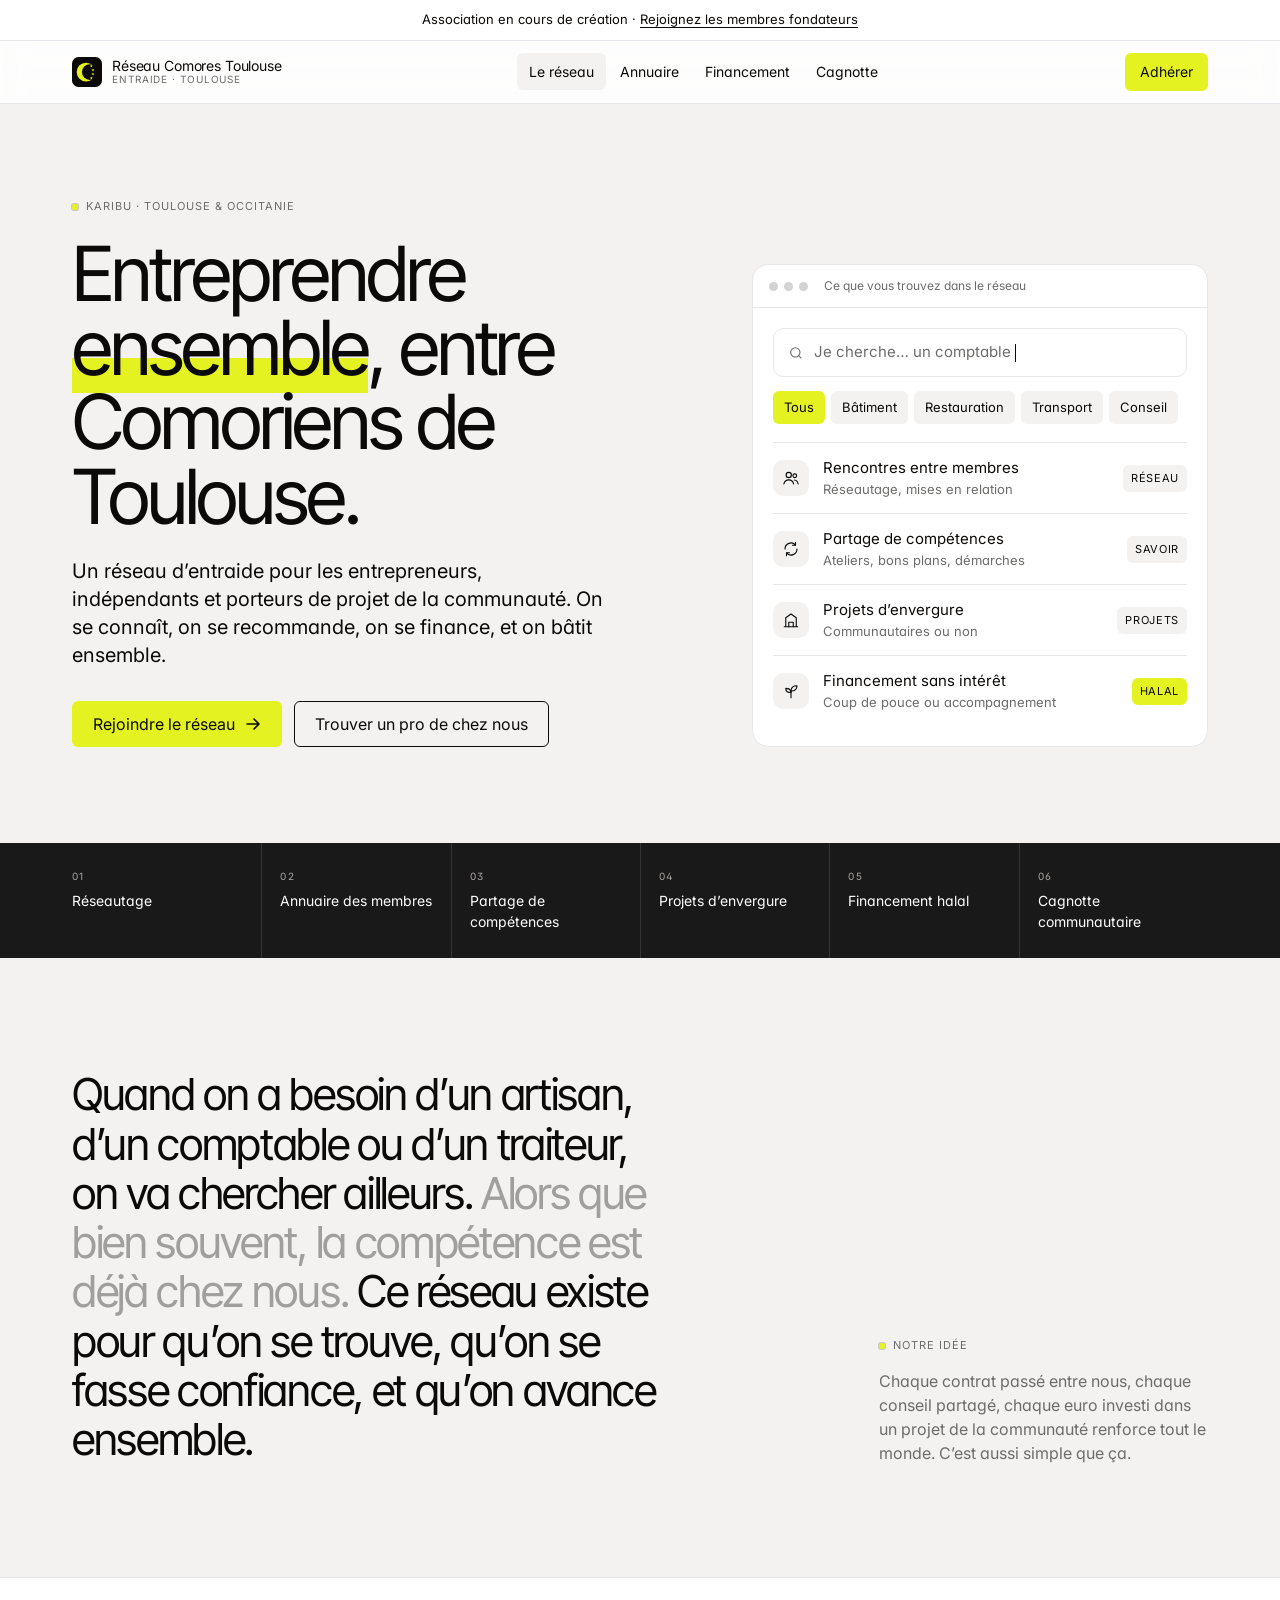
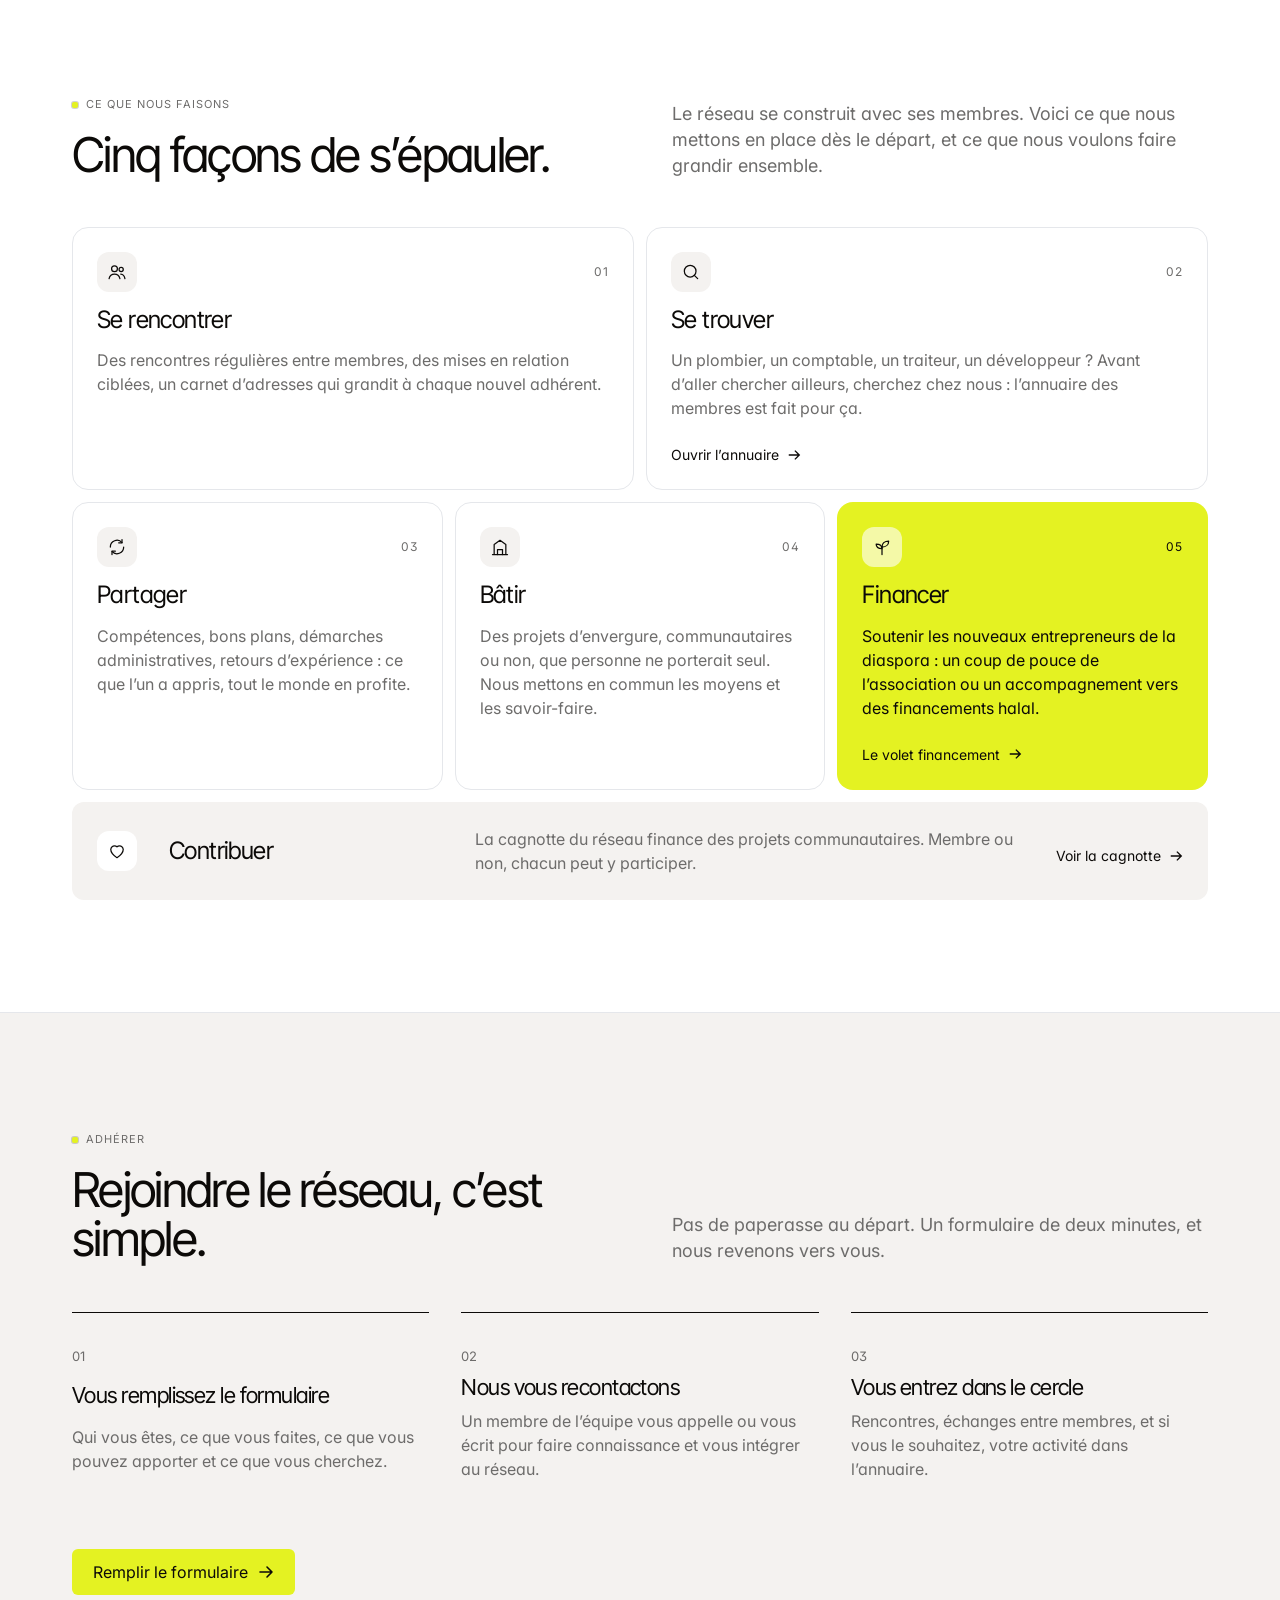
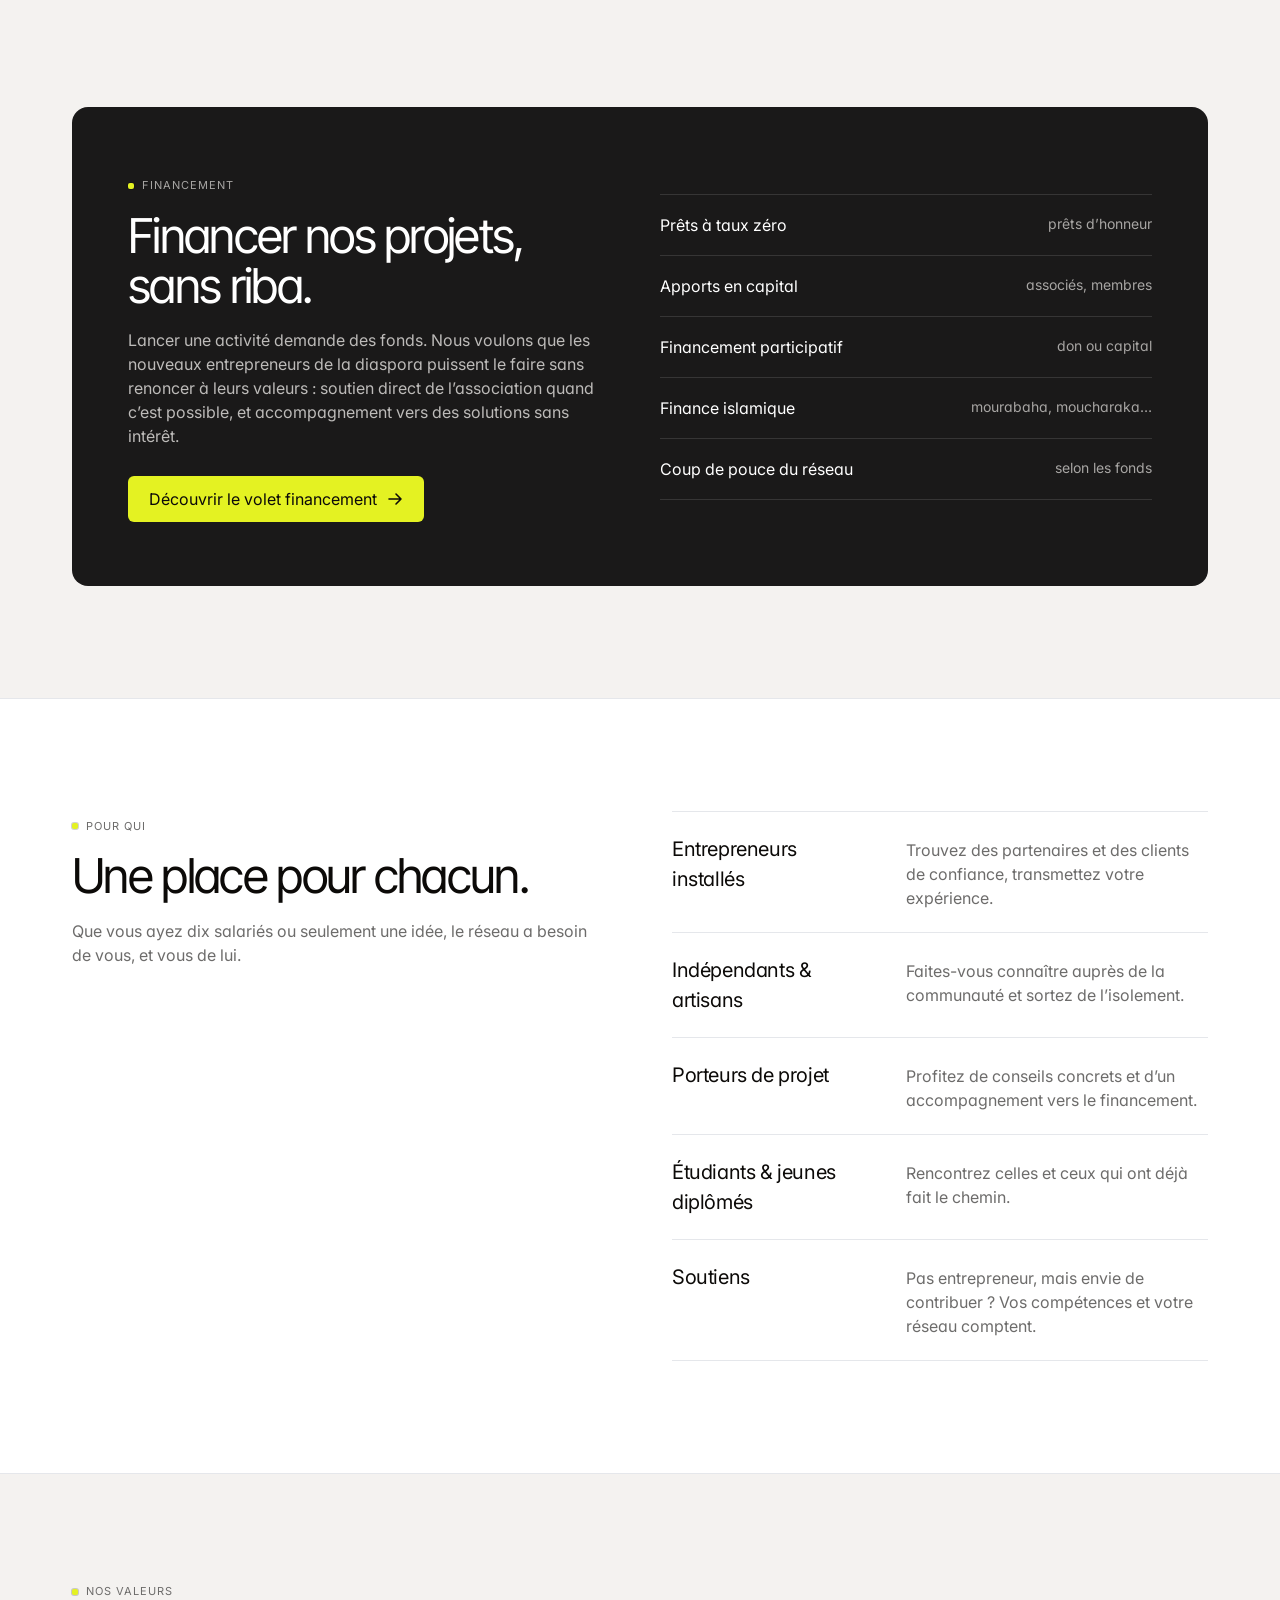
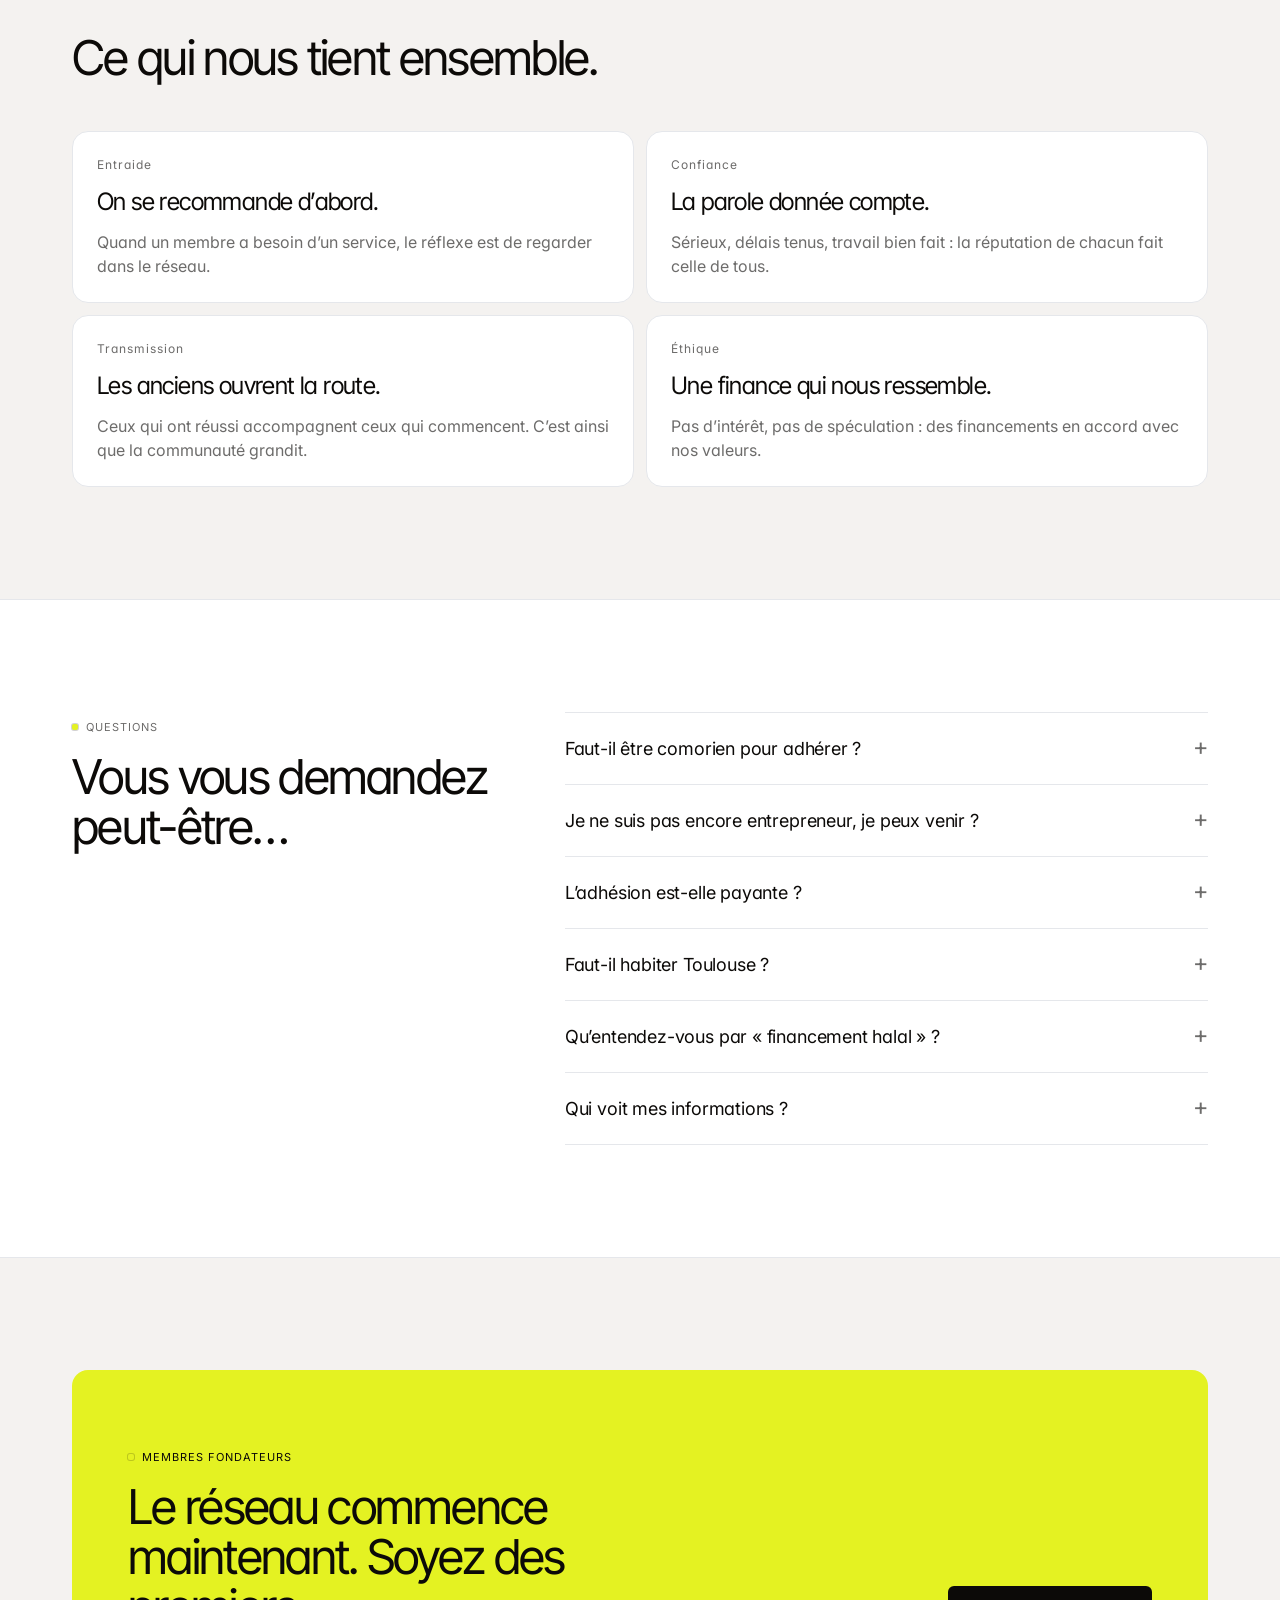
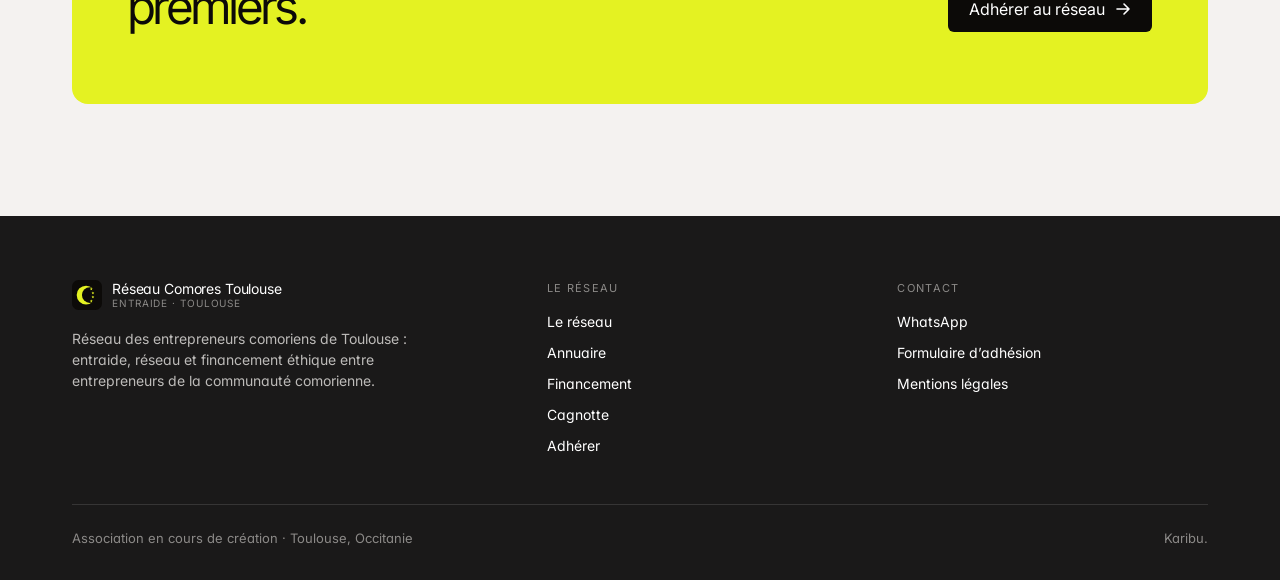
==== commit 837cc680: "Formulaire d'adhésion relié au WhatsApp de l'association Co-Authored-By: Claude Opus 5.5 <noreply@an" ====
--- a/index.html
+++ b/index.html
@@ -148,7 +148,7 @@
 <div class="foot">
 <div><a class="brand" href="./"><svg viewBox="0 0 32 32" aria-hidden="true"><rect width="32" height="32" rx="7" fill="#0c0a08"/><mask id="lg"><rect width="32" height="32" fill="#fff"/><circle cx="19" cy="16" r="8.4" fill="#000"/></mask><circle cx="15" cy="16" r="10" fill="#e4f222" mask="url(#lg)"/><g fill="#e4f222"><polygon points="20.60,8.05 21.01,9.04 22.07,9.12 21.26,9.82 21.51,10.85 20.60,10.30 19.69,10.85 19.94,9.82 19.13,9.12 20.19,9.04"/><polygon points="22.30,12.35 22.71,13.34 23.77,13.42 22.96,14.12 23.21,15.15 22.30,14.60 21.39,15.15 21.64,14.12 20.83,13.42 21.89,13.34"/><polygon points="22.30,16.55 22.71,17.54 23.77,17.62 22.96,18.32 23.21,19.35 22.30,18.80 21.39,19.35 21.64,18.32 20.83,17.62 21.89,17.54"/><polygon points="20.60,20.85 21.01,21.84 22.07,21.92 21.26,22.62 21.51,23.65 20.60,23.10 19.69,23.65 19.94,22.62 19.13,21.92 20.19,21.84"/></g></svg><span>Réseau Comores Toulouse<small>Entraide · Toulouse</small></span></a><p style="margin-top:18px;max-width:38ch">Réseau des entrepreneurs comoriens de Toulouse : entraide, réseau et financement éthique entre entrepreneurs de la communauté comorienne.</p></div>
 <div><h4>Le réseau</h4><ul><li><a href="">Le réseau</a></li><li><a href="annuaire/">Annuaire</a></li><li><a href="financement/">Financement</a></li><li><a href="cagnotte/">Cagnotte</a></li><li><a href="adherer/">Adhérer</a></li></ul></div>
-<div><h4>Contact</h4><ul><li><a href="adherer/">Formulaire d’adhésion</a></li><li><a href="mentions-legales/">Mentions légales</a></li></ul></div>
+<div><h4>Contact</h4><ul><li><a href="https://wa.me/33641478339">WhatsApp</a></li><li><a href="adherer/">Formulaire d’adhésion</a></li><li><a href="mentions-legales/">Mentions légales</a></li></ul></div>
 </div>
 <div class="foot-bottom"><span>Association en cours de création · Toulouse, Occitanie</span><span>Karibu.</span></div>
 </div></footer>
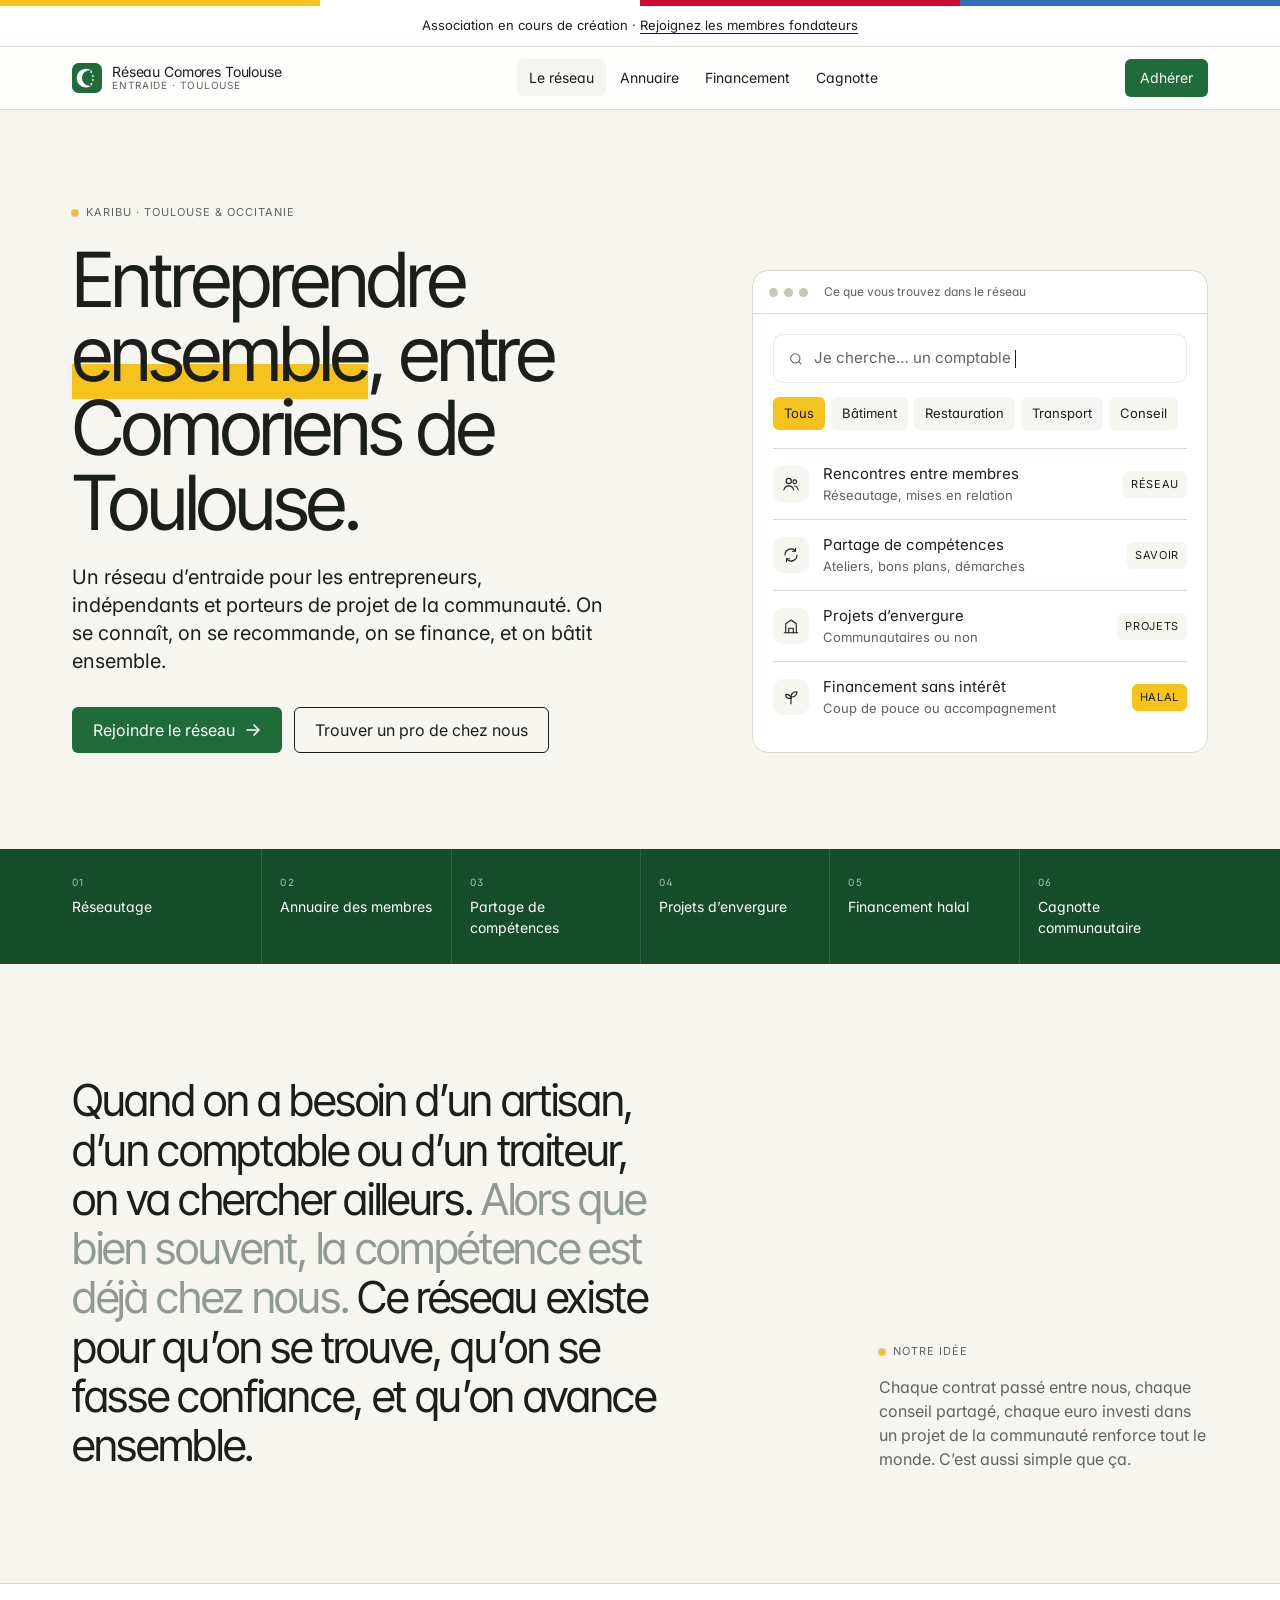
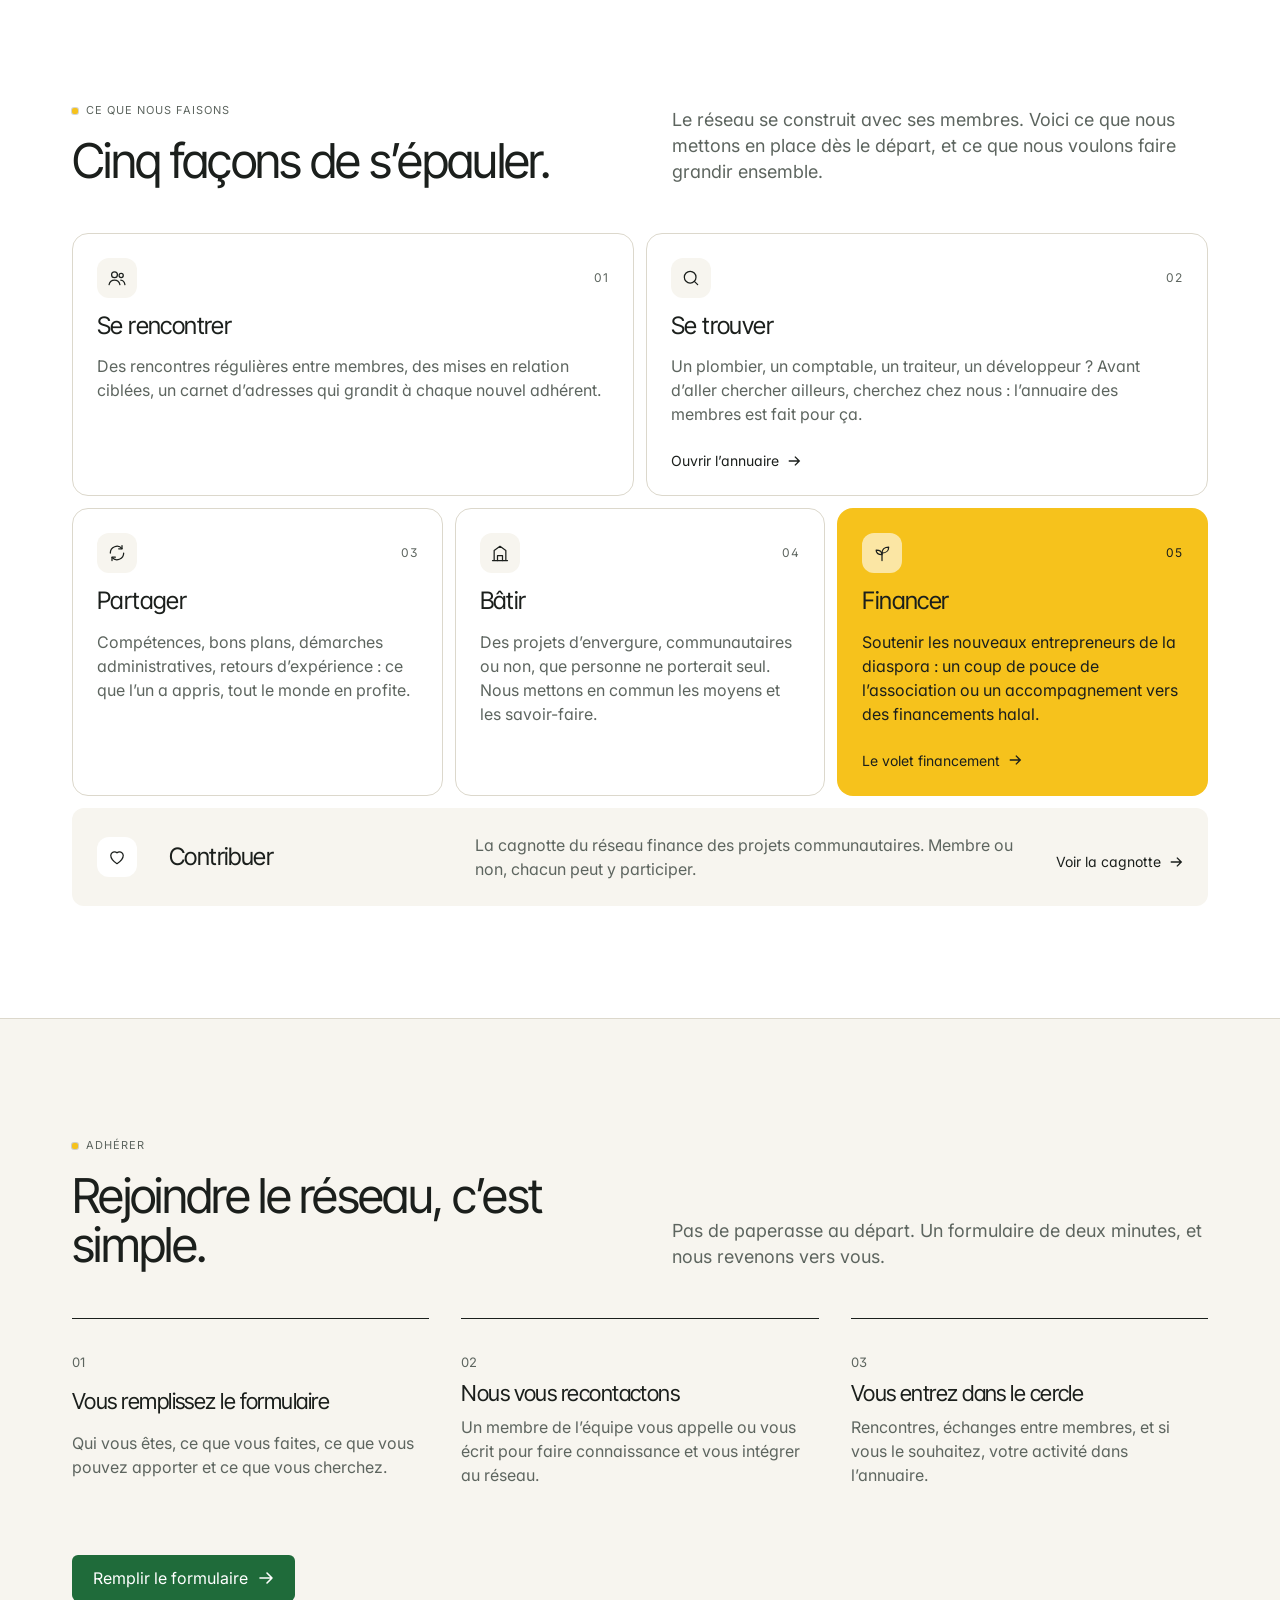
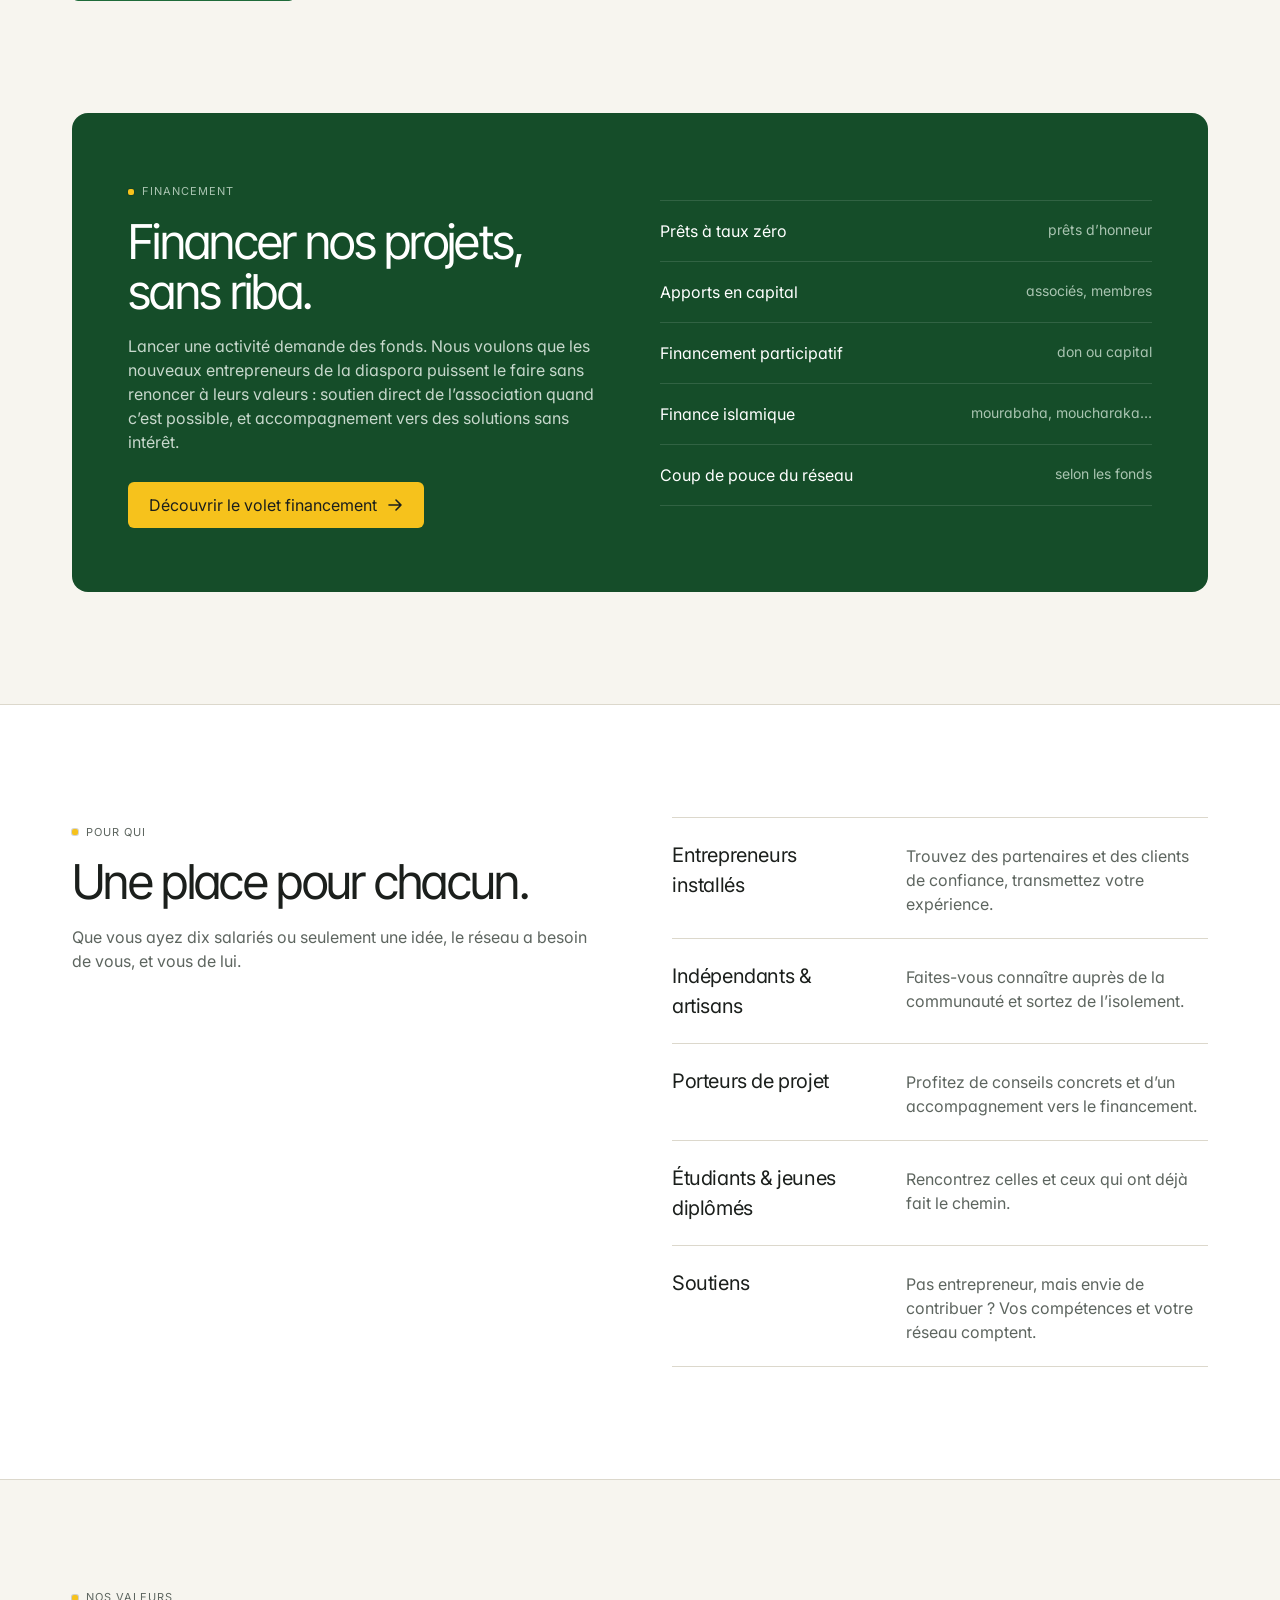
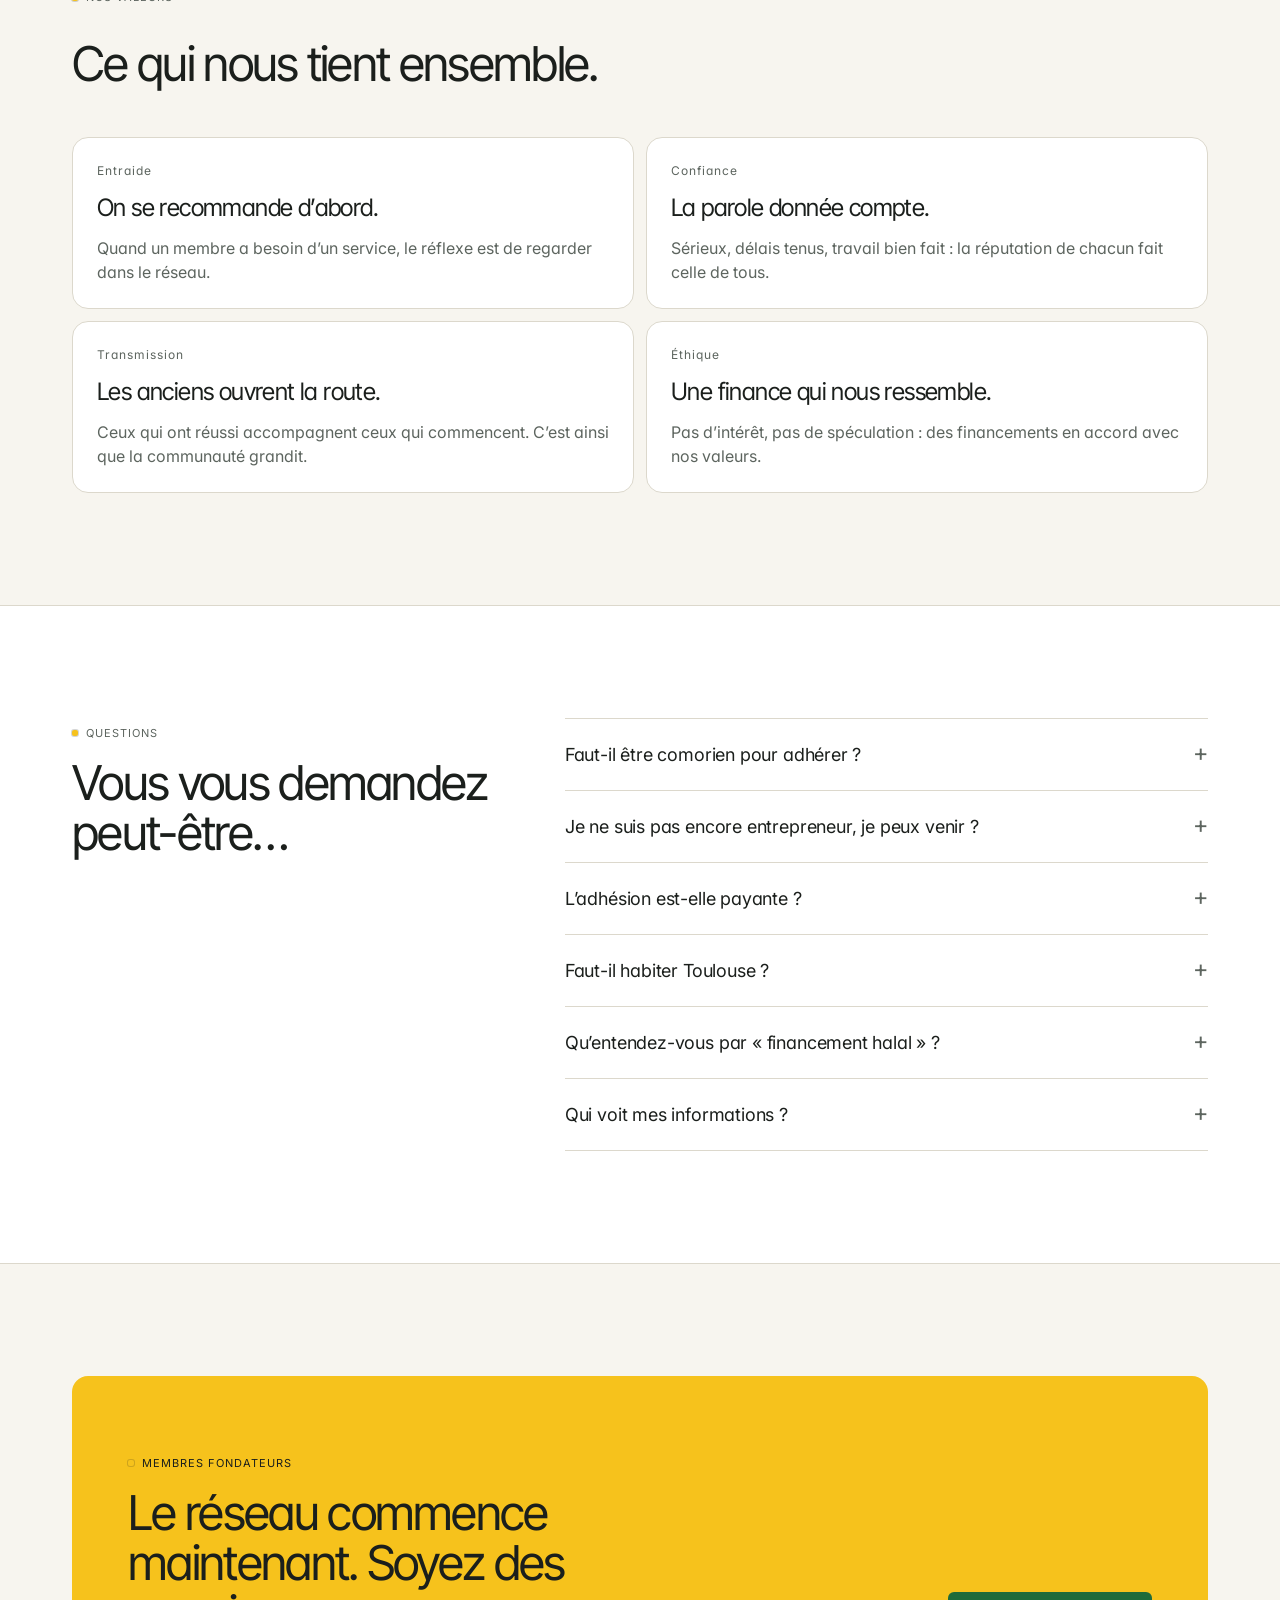
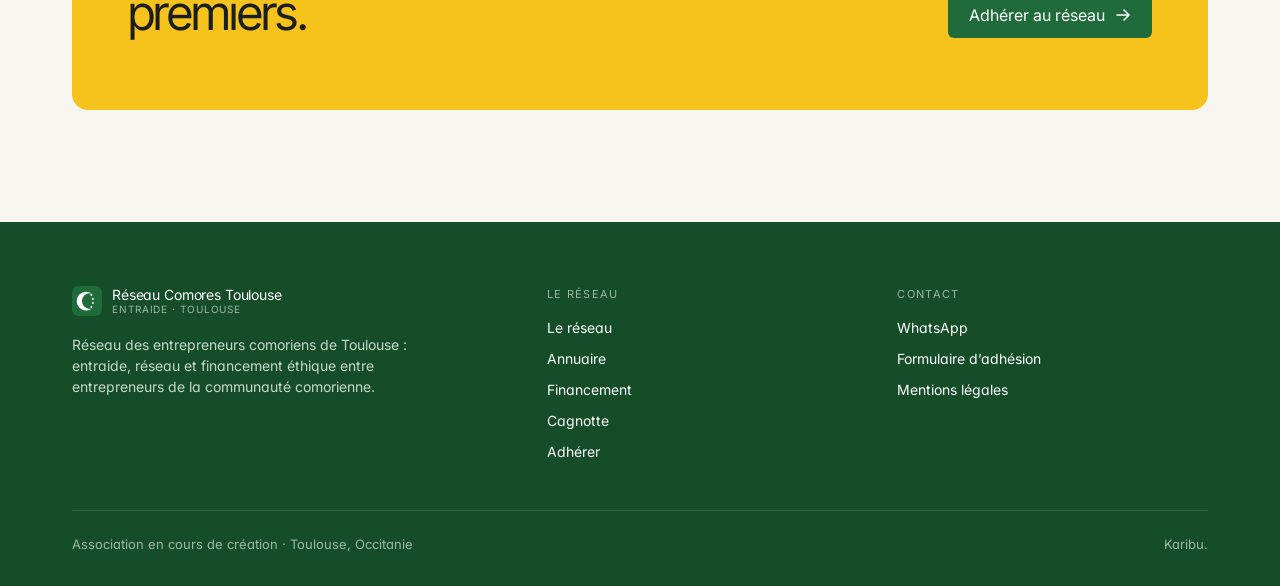
==== commit 47316aa3: "Couleurs alignées sur le formulaire d'inscription (drapeau des Comores) Co-Authored-By: Claude Opus " ====
--- a/index.html
+++ b/index.html
@@ -10,7 +10,7 @@
 <meta property="og:url" content="https://kevinhadad36.github.io/entraide-comores-toulouse/"><meta property="og:image" content="https://kevinhadad36.github.io/entraide-comores-toulouse/assets/og.png">
 <meta property="og:image:width" content="1200"><meta property="og:image:height" content="630">
 <meta name="twitter:card" content="summary_large_image">
-<meta name="theme-color" content="#f4f2f0">
+<meta name="theme-color" content="#f7f5ef">
 <link rel="icon" href="assets/logo.svg" type="image/svg+xml">
 <link rel="preconnect" href="https://fonts.googleapis.com"><link rel="preconnect" href="https://fonts.gstatic.com" crossorigin>
 <link href="https://fonts.googleapis.com/css2?family=Inter:wght@400&family=Inter+Tight:wght@400&display=swap" rel="stylesheet">
@@ -19,7 +19,7 @@
 </head><body>
 <div class="announce">Association en cours de création · <a href="adherer/">Rejoignez les membres fondateurs</a></div>
 <header class="top"><div class="wrap nav">
-<a class="brand" href="./"><svg viewBox="0 0 32 32" aria-hidden="true"><rect width="32" height="32" rx="7" fill="#0c0a08"/><mask id="lg"><rect width="32" height="32" fill="#fff"/><circle cx="19" cy="16" r="8.4" fill="#000"/></mask><circle cx="15" cy="16" r="10" fill="#e4f222" mask="url(#lg)"/><g fill="#e4f222"><polygon points="20.60,8.05 21.01,9.04 22.07,9.12 21.26,9.82 21.51,10.85 20.60,10.30 19.69,10.85 19.94,9.82 19.13,9.12 20.19,9.04"/><polygon points="22.30,12.35 22.71,13.34 23.77,13.42 22.96,14.12 23.21,15.15 22.30,14.60 21.39,15.15 21.64,14.12 20.83,13.42 21.89,13.34"/><polygon points="22.30,16.55 22.71,17.54 23.77,17.62 22.96,18.32 23.21,19.35 22.30,18.80 21.39,19.35 21.64,18.32 20.83,17.62 21.89,17.54"/><polygon points="20.60,20.85 21.01,21.84 22.07,21.92 21.26,22.62 21.51,23.65 20.60,23.10 19.69,23.65 19.94,22.62 19.13,21.92 20.19,21.84"/></g></svg><span>Réseau Comores Toulouse<small>Entraide · Toulouse</small></span></a>
+<a class="brand" href="./"><svg viewBox="0 0 32 32" aria-hidden="true"><rect width="32" height="32" rx="7" fill="#1f6b3a"/><mask id="lg"><rect width="32" height="32" fill="#fff"/><circle cx="19" cy="16" r="8.4" fill="#000"/></mask><circle cx="15" cy="16" r="10" fill="#fff" mask="url(#lg)"/><g fill="#fff"><polygon points="20.60,8.05 21.01,9.04 22.07,9.12 21.26,9.82 21.51,10.85 20.60,10.30 19.69,10.85 19.94,9.82 19.13,9.12 20.19,9.04"/><polygon points="22.30,12.35 22.71,13.34 23.77,13.42 22.96,14.12 23.21,15.15 22.30,14.60 21.39,15.15 21.64,14.12 20.83,13.42 21.89,13.34"/><polygon points="22.30,16.55 22.71,17.54 23.77,17.62 22.96,18.32 23.21,19.35 22.30,18.80 21.39,19.35 21.64,18.32 20.83,17.62 21.89,17.54"/><polygon points="20.60,20.85 21.01,21.84 22.07,21.92 21.26,22.62 21.51,23.65 20.60,23.10 19.69,23.65 19.94,22.62 19.13,21.92 20.19,21.84"/></g></svg><span>Réseau Comores Toulouse<small>Entraide · Toulouse</small></span></a>
 <ul><li><a href="" aria-current="page">Le réseau</a></li><li><a href="annuaire/">Annuaire</a></li><li><a href="financement/">Financement</a></li><li><a href="cagnotte/">Cagnotte</a></li></ul>
 <div class="nav-right"><a class="btn btn-hl" href="adherer/">Adhérer</a><button class="menu-btn" aria-label="Menu" aria-expanded="false" aria-controls="drawer"><svg viewBox="0 0 24 24"><path d="M4 8h16M4 16h16"/></svg></button></div>
 </div><nav class="drawer" id="drawer"><a href="">Le réseau</a><a href="annuaire/">Annuaire</a><a href="financement/">Financement</a><a href="cagnotte/">Cagnotte</a><a href="adherer/">Adhérer au réseau</a></nav></header>
@@ -146,7 +146,7 @@
 </main>
 <footer><div class="wrap">
 <div class="foot">
-<div><a class="brand" href="./"><svg viewBox="0 0 32 32" aria-hidden="true"><rect width="32" height="32" rx="7" fill="#0c0a08"/><mask id="lg"><rect width="32" height="32" fill="#fff"/><circle cx="19" cy="16" r="8.4" fill="#000"/></mask><circle cx="15" cy="16" r="10" fill="#e4f222" mask="url(#lg)"/><g fill="#e4f222"><polygon points="20.60,8.05 21.01,9.04 22.07,9.12 21.26,9.82 21.51,10.85 20.60,10.30 19.69,10.85 19.94,9.82 19.13,9.12 20.19,9.04"/><polygon points="22.30,12.35 22.71,13.34 23.77,13.42 22.96,14.12 23.21,15.15 22.30,14.60 21.39,15.15 21.64,14.12 20.83,13.42 21.89,13.34"/><polygon points="22.30,16.55 22.71,17.54 23.77,17.62 22.96,18.32 23.21,19.35 22.30,18.80 21.39,19.35 21.64,18.32 20.83,17.62 21.89,17.54"/><polygon points="20.60,20.85 21.01,21.84 22.07,21.92 21.26,22.62 21.51,23.65 20.60,23.10 19.69,23.65 19.94,22.62 19.13,21.92 20.19,21.84"/></g></svg><span>Réseau Comores Toulouse<small>Entraide · Toulouse</small></span></a><p style="margin-top:18px;max-width:38ch">Réseau des entrepreneurs comoriens de Toulouse : entraide, réseau et financement éthique entre entrepreneurs de la communauté comorienne.</p></div>
+<div><a class="brand" href="./"><svg viewBox="0 0 32 32" aria-hidden="true"><rect width="32" height="32" rx="7" fill="#1f6b3a"/><mask id="lg"><rect width="32" height="32" fill="#fff"/><circle cx="19" cy="16" r="8.4" fill="#000"/></mask><circle cx="15" cy="16" r="10" fill="#fff" mask="url(#lg)"/><g fill="#fff"><polygon points="20.60,8.05 21.01,9.04 22.07,9.12 21.26,9.82 21.51,10.85 20.60,10.30 19.69,10.85 19.94,9.82 19.13,9.12 20.19,9.04"/><polygon points="22.30,12.35 22.71,13.34 23.77,13.42 22.96,14.12 23.21,15.15 22.30,14.60 21.39,15.15 21.64,14.12 20.83,13.42 21.89,13.34"/><polygon points="22.30,16.55 22.71,17.54 23.77,17.62 22.96,18.32 23.21,19.35 22.30,18.80 21.39,19.35 21.64,18.32 20.83,17.62 21.89,17.54"/><polygon points="20.60,20.85 21.01,21.84 22.07,21.92 21.26,22.62 21.51,23.65 20.60,23.10 19.69,23.65 19.94,22.62 19.13,21.92 20.19,21.84"/></g></svg><span>Réseau Comores Toulouse<small>Entraide · Toulouse</small></span></a><p style="margin-top:18px;max-width:38ch">Réseau des entrepreneurs comoriens de Toulouse : entraide, réseau et financement éthique entre entrepreneurs de la communauté comorienne.</p></div>
 <div><h4>Le réseau</h4><ul><li><a href="">Le réseau</a></li><li><a href="annuaire/">Annuaire</a></li><li><a href="financement/">Financement</a></li><li><a href="cagnotte/">Cagnotte</a></li><li><a href="adherer/">Adhérer</a></li></ul></div>
 <div><h4>Contact</h4><ul><li><a href="https://wa.me/33641478339">WhatsApp</a></li><li><a href="adherer/">Formulaire d’adhésion</a></li><li><a href="mentions-legales/">Mentions légales</a></li></ul></div>
 </div>
--- a/assets/style.css
+++ b/assets/style.css
@@ -1,9 +1,12 @@
-/* Style : Refero « Ramp » — éditorial finance, quasi monochrome.
-   Bone #f4f2f0 / Paper #fff / Ink #0c0a08 / Obsidian #1a1919, un seul accent : Highlighter #e4f222.
+/* Style : Refero « Ramp » — éditorial, filets fins.
+   Couleurs alignées sur le formulaire d'inscription (drapeau des Comores) :
+   fond #f7f5ef, texte #1b1f1c, vert #1f6b3a (boutons), vert foncé #154d29 (bandes sombres),
+   jaune #f6c21c (surlignage, accents), bande drapeau jaune/blanc/rouge/bleu en haut de page.
    Une seule graisse (400), filets fins, pas d'ombres, rayons 6/10/12/16 uniquement. */
 :root{
-  --hl:#e4f222; --ink:#0c0a08; --obsidian:#1a1919; --paper:#fff; --bone:#f4f2f0;
-  --ash:#6d6c6b; --hair:#e5e7eb; --smoke:#d3d3d3; --line-dark:rgba(255,255,255,.12);
+  --hl:#f6c21c; --ink:#1b1f1c; --obsidian:#154d29; --paper:#fff; --bone:#f7f5ef;
+  --vert:#1f6b3a; --vert-fonce:#154d29; --rouge:#c8102e; --bleu:#2f6db5;
+  --ash:#5d655f; --hair:#dcd8cc; --smoke:#c9c5b8; --line-dark:rgba(255,255,255,.12);
   --font:'Inter',system-ui,-apple-system,'Segoe UI',sans-serif;
   --display:'Inter Tight','Inter',system-ui,sans-serif;
   --ease:cubic-bezier(.2,.7,.2,1);
@@ -11,6 +14,7 @@
 *{box-sizing:border-box;margin:0;padding:0}
 html{scroll-behavior:smooth;scroll-padding-top:84px;-webkit-text-size-adjust:100%}
 body{font-family:var(--font);font-weight:400;font-feature-settings:"ss01","cv11";color:var(--ink);background:var(--bone);font-size:16px;line-height:1.5;-webkit-font-smoothing:antialiased;overflow-x:hidden}
+body::before{content:"";display:block;height:6px;background:linear-gradient(90deg,var(--hl) 0 25%,#fff 25% 50%,var(--rouge) 50% 75%,var(--bleu) 75%)}
 img,svg{display:block;max-width:100%}
 a{color:inherit}
 b,strong{font-weight:400;background:linear-gradient(transparent 58%,var(--hl) 58%)}
@@ -26,19 +30,21 @@
 .lead{font-size:1.25rem;line-height:1.4;color:var(--ink)}
 .muted{color:var(--ash)}
 .label{display:inline-flex;align-items:center;gap:8px;font-size:11px;line-height:1;letter-spacing:.09em;text-transform:uppercase;color:var(--ash)}
-.label::before{content:"";width:6px;height:6px;border-radius:2px;background:var(--hl);box-shadow:0 0 0 1px rgba(12,10,8,.18)}
-.on-dark .label{color:#a7a5a3}
+.label::before{content:"";width:6px;height:6px;border-radius:2px;background:var(--hl);box-shadow:0 0 0 1px rgba(27,31,28,.18)}
+.on-dark .label{color:#a9c4b1}
 
 /* boutons */
 .btn{display:inline-flex;align-items:center;justify-content:center;gap:10px;min-height:46px;padding:0 20px;border-radius:6px;font:400 1rem/1 var(--font);text-decoration:none;border:1px solid transparent;cursor:pointer;white-space:nowrap;transition:background .3s var(--ease),border-color .3s var(--ease),color .3s var(--ease)}
 .btn svg{width:16px;height:16px;stroke:currentColor;fill:none;stroke-width:1.6;stroke-linecap:round;stroke-linejoin:round;transition:transform .3s var(--ease)}
 .btn:hover svg{transform:translateX(3px)}
-.btn-hl{background:var(--hl);color:var(--ink)}
-.btn-hl:hover{background:#d6e40f}
+.btn-hl{background:var(--vert);color:var(--paper)}
+.btn-hl:hover{background:var(--vert-fonce)}
+.on-dark .btn-hl{background:var(--hl);color:var(--ink)}
+.on-dark .btn-hl:hover{background:#e5b10b}
 .btn-out{background:transparent;border-color:var(--ink);color:var(--ink)}
 .btn-out:hover{background:var(--paper)}
-.btn-dark{background:var(--ink);color:var(--paper)}
-.btn-dark:hover{background:#2b2927}
+.btn-dark{background:var(--vert);color:var(--paper)}
+.btn-dark:hover{background:var(--vert-fonce)}
 .on-dark .btn-out{border-color:rgba(255,255,255,.5);color:var(--paper)}
 .on-dark .btn-out:hover{background:rgba(255,255,255,.08)}
 .btn[aria-disabled="true"]{background:var(--smoke);color:var(--ash);pointer-events:none}
@@ -105,7 +111,7 @@
 .ticker{background:var(--obsidian);color:var(--paper)}
 .ticker ul{list-style:none;display:grid;grid-template-columns:repeat(2,1fr)}
 .ticker li{padding:22px 16px 22px 0;border-bottom:1px solid var(--line-dark)}
-.ticker li span{display:block;font-size:10px;letter-spacing:.12em;text-transform:uppercase;color:#a7a5a3;margin-bottom:6px}
+.ticker li span{display:block;font-size:10px;letter-spacing:.12em;text-transform:uppercase;color:#a9c4b1;margin-bottom:6px}
 .ticker li{font-size:14px}
 @media(min-width:880px){.ticker ul{grid-template-columns:repeat(6,1fr)}.ticker li{border-bottom:0;border-left:1px solid var(--line-dark);padding:26px 18px}.ticker li:first-child{border-left:0;padding-left:0}}
 
@@ -119,7 +125,7 @@
 
 /* manifeste */
 .manifesto{font-family:var(--display);font-size:clamp(1.6rem,4.2vw,2.75rem);line-height:1.12;letter-spacing:-.03em;max-width:24ch}
-.manifesto .dim{color:#a19f9d}
+.manifesto .dim{color:#8f9a92}
 .manifesto-grid{display:grid;gap:40px}
 @media(min-width:980px){.manifesto-grid{grid-template-columns:1.4fr .6fr;align-items:end}}
 
@@ -156,13 +162,13 @@
 @media(min-width:980px){.steps{grid-template-columns:repeat(3,1fr);gap:0 32px;border-top:0}.steps li{grid-template-columns:1fr;border-top:1px solid var(--ink);border-bottom:0}.steps p{grid-column:1}}
 
 /* panneau inversé */
-.dark{background:var(--obsidian);color:#d9d7d5;border-radius:16px;padding:40px 24px;display:grid;gap:40px}
+.dark{background:var(--obsidian);color:#e3ece5;border-radius:16px;padding:40px 24px;display:grid;gap:40px}
 .dark h2,.dark h3{color:var(--paper)}
-.dark p{color:#bdbbb9}
+.dark p{color:#c7d8cc}
 @media(min-width:880px){.dark{padding:64px 56px;grid-template-columns:1fr 1fr;align-items:center}}
 .dark-list{list-style:none;border-top:1px solid var(--line-dark)}
 .dark-list li{display:flex;justify-content:space-between;gap:20px;padding:18px 0;border-bottom:1px solid var(--line-dark);color:var(--paper)}
-.dark-list li span{color:#a7a5a3;font-size:14px;text-align:right}
+.dark-list li span{color:#a9c4b1;font-size:14px;text-align:right}
 .on-dark{color:var(--paper)}
 
 /* jauge cagnotte */
@@ -206,7 +212,7 @@
 @media(min-width:980px){.two{grid-template-columns:1fr 1fr;gap:64px}}
 .prose h2{font-size:clamp(1.6rem,3.6vw,2.25rem);margin:0 0 16px}
 .prose p+p{margin-top:14px}
-.prose p{color:#3d3b3a}
+.prose p{color:#3a423c}
 .note{font-size:14px;color:var(--ash);border-left:2px solid var(--hl);padding:4px 0 4px 14px}
 .sticky{position:sticky;top:100px}
 
@@ -224,18 +230,18 @@
 .field>span,.group-title{font-size:14px;color:var(--ink)}
 .field>span em,.group-title em{font-style:normal;color:var(--ash);font-size:13px}
 input[type=text],input[type=email],input[type=tel],select,textarea{width:100%;font:400 16px/1.4 var(--font);color:var(--ink);background:var(--paper);border:1px solid rgba(33,33,33,.14);border-radius:10px;padding:13px 14px;transition:border-color .3s;appearance:none;-webkit-appearance:none}
-select{background-image:url("data:image/svg+xml,%3Csvg xmlns='http://www.w3.org/2000/svg' width='12' height='8' fill='none' stroke='%230c0a08' stroke-width='1.6'%3E%3Cpath d='M1 1.5l5 5 5-5'/%3E%3C/svg%3E");background-repeat:no-repeat;background-position:right 14px center;padding-right:40px}
+select{background-image:url("data:image/svg+xml,%3Csvg xmlns='http://www.w3.org/2000/svg' width='12' height='8' fill='none' stroke='%231b1f1c' stroke-width='1.6'%3E%3Cpath d='M1 1.5l5 5 5-5'/%3E%3C/svg%3E");background-repeat:no-repeat;background-position:right 14px center;padding-right:40px}
 textarea{min-height:110px;resize:vertical}
 input:focus,select:focus,textarea:focus{outline:0;border-color:var(--ink)}
-input::placeholder,textarea::placeholder{color:#9b9998}
+input::placeholder,textarea::placeholder{color:#8f9a92}
 .opts{display:flex;flex-wrap:wrap;gap:8px}
 .opt{position:relative}
 .opt input{position:absolute;opacity:0;inset:0;cursor:pointer}
 .opt span{display:inline-flex;align-items:center;gap:8px;padding:10px 14px;border-radius:6px;border:1px solid rgba(33,33,33,.14);font-size:15px;cursor:pointer;transition:background .3s,border-color .3s}
 .opt input:checked+span{background:var(--hl);border-color:var(--ink)}
 .opt input:focus-visible+span{outline:2px solid var(--ink);outline-offset:2px}
-.check{display:flex;gap:12px;align-items:flex-start;font-size:14px;color:#3d3b3a;cursor:pointer}
-.check input{flex:none;width:20px;height:20px;margin-top:1px;accent-color:var(--ink)}
+.check{display:flex;gap:12px;align-items:flex-start;font-size:14px;color:#3a423c;cursor:pointer}
+.check input{flex:none;width:20px;height:20px;margin-top:1px;accent-color:var(--vert)}
 .hp{position:absolute;left:-9999px;width:1px;height:1px;overflow:hidden}
 .form-foot{display:flex;flex-wrap:wrap;gap:16px;align-items:center;justify-content:space-between;border-top:1px solid var(--hair);padding-top:24px}
 .form-foot p{font-size:13px;color:var(--ash);max-width:40ch}
@@ -268,16 +274,16 @@
 .empty h3{font-size:1.75rem;max-width:22ch}
 
 /* footer */
-footer{background:var(--obsidian);color:#bdbbb9;padding:64px 0 32px;font-size:14px}
+footer{background:var(--obsidian);color:#c7d8cc;padding:64px 0 32px;font-size:14px}
 footer .brand span{color:var(--paper)}
-footer .brand small{color:#8b8987}
+footer .brand small{color:#9bb8a4}
 .foot{display:grid;gap:40px}
 @media(min-width:880px){.foot{grid-template-columns:1.4fr 1fr 1fr}}
-footer h4{font-weight:400;font-size:11px;letter-spacing:.12em;text-transform:uppercase;color:#8b8987;margin-bottom:14px}
+footer h4{font-weight:400;font-size:11px;letter-spacing:.12em;text-transform:uppercase;color:#9bb8a4;margin-bottom:14px}
 footer ul{list-style:none;display:grid;gap:10px}
 footer a{text-decoration:none;color:var(--paper)}
 footer a:hover{text-decoration:underline;text-underline-offset:3px}
-.foot-bottom{margin-top:48px;padding-top:24px;border-top:1px solid var(--line-dark);display:flex;flex-wrap:wrap;gap:12px;justify-content:space-between;font-size:13px;color:#8b8987}
+.foot-bottom{margin-top:48px;padding-top:24px;border-top:1px solid var(--line-dark);display:flex;flex-wrap:wrap;gap:12px;justify-content:space-between;font-size:13px;color:#9bb8a4}
 
 /* apparition douce (couleur/opacité uniquement) */
 @media (prefers-reduced-motion:no-preference){
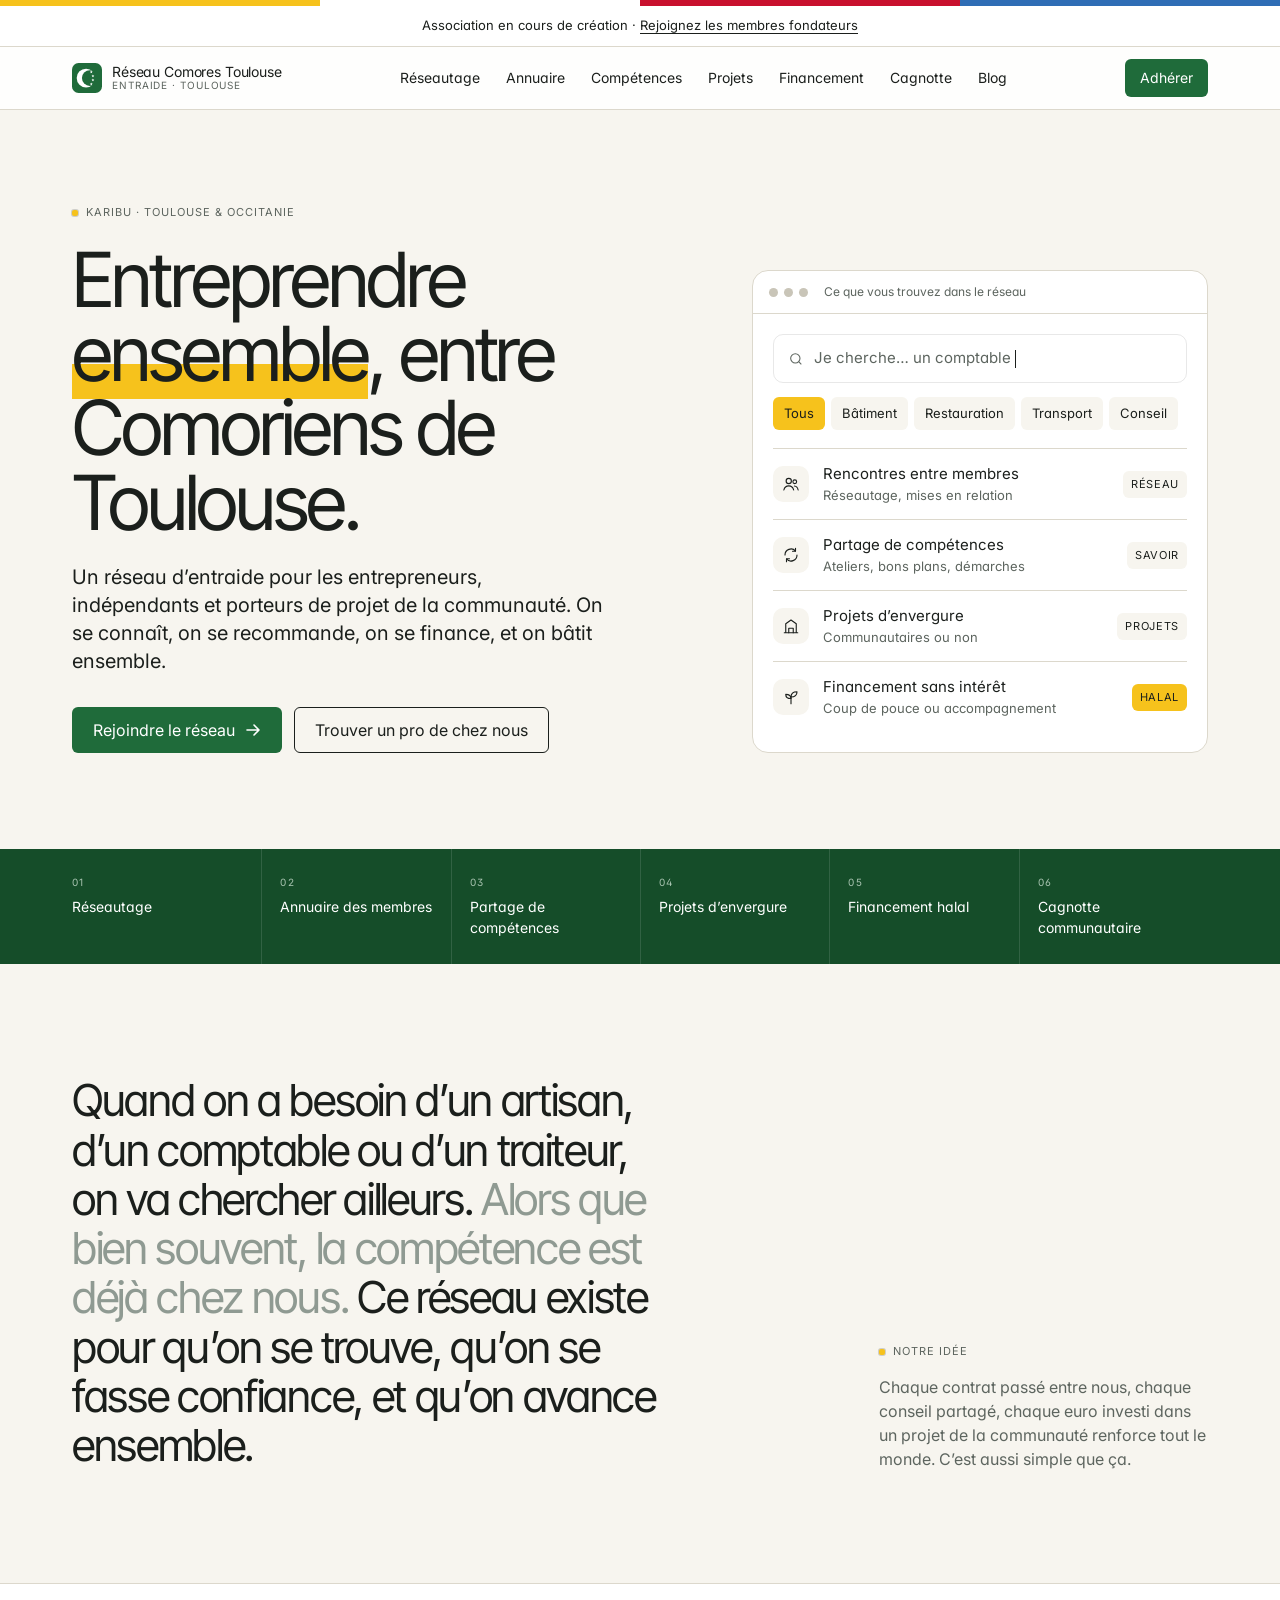
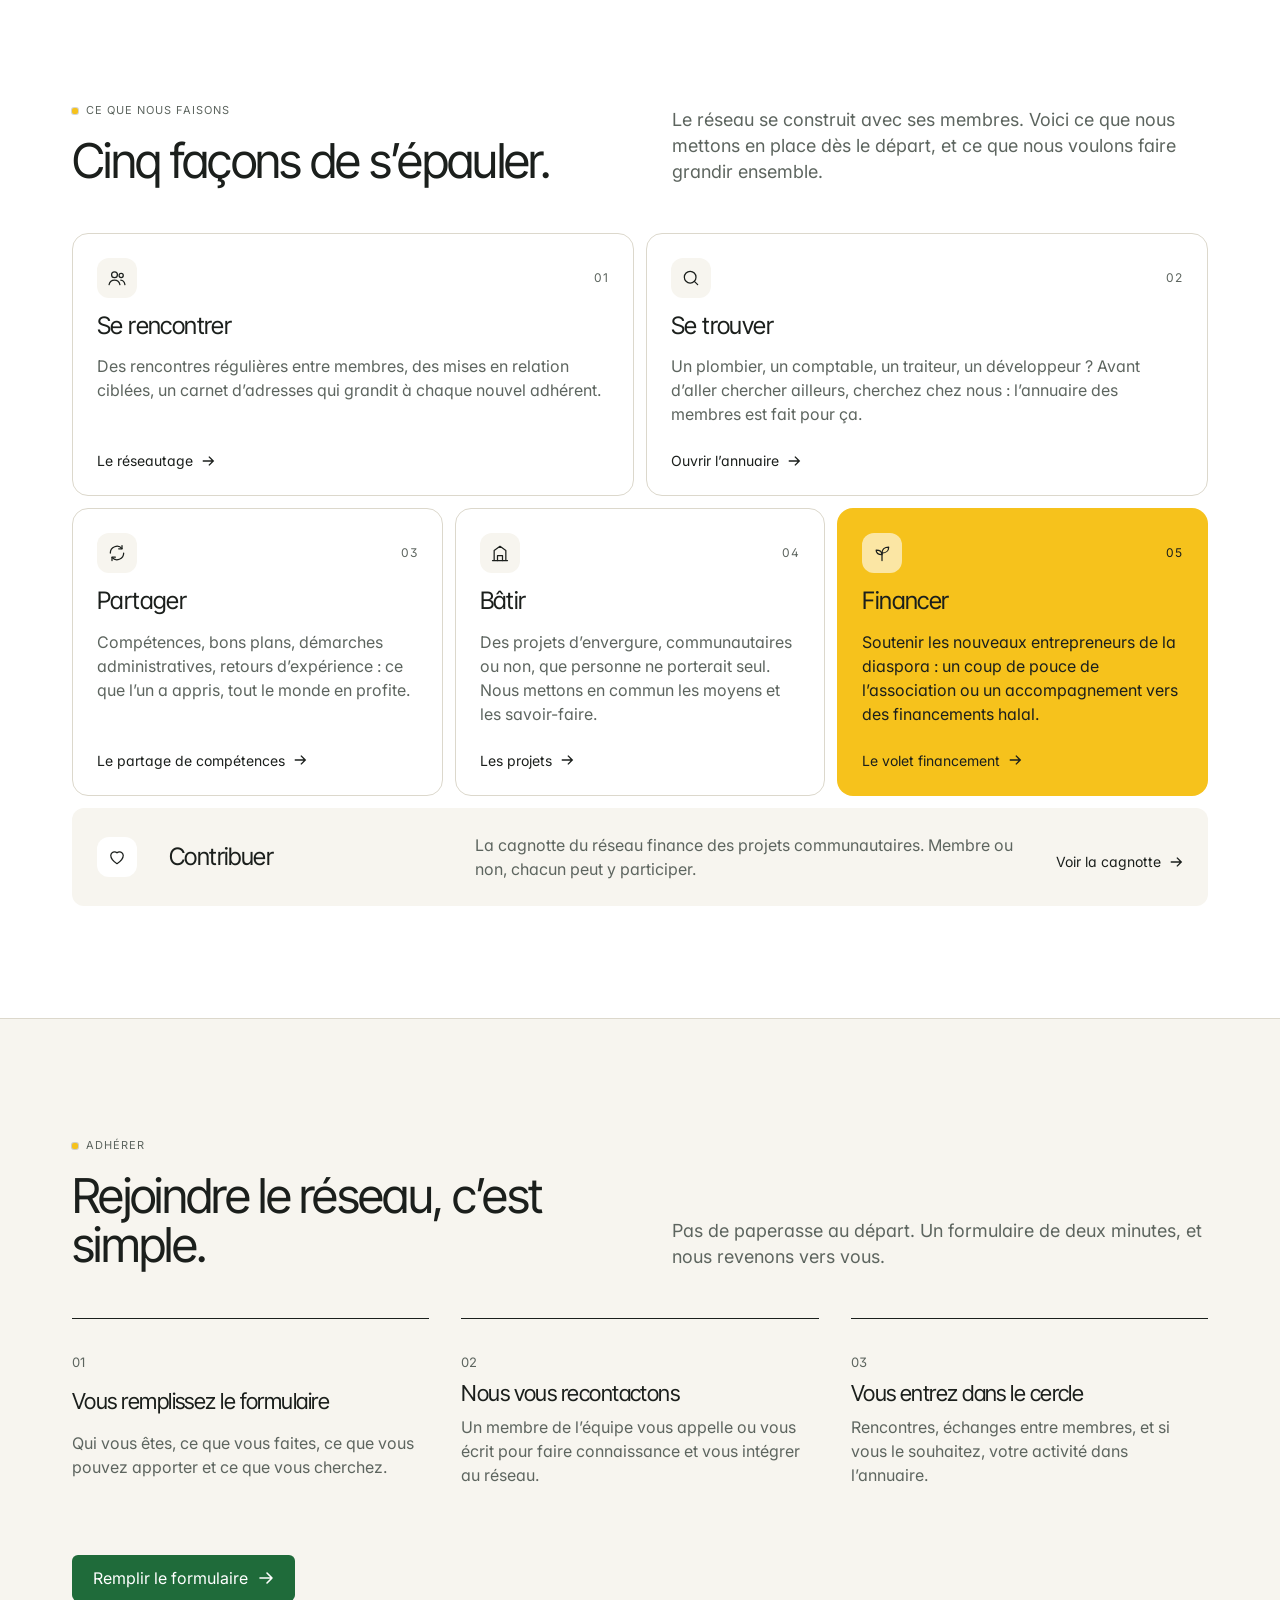
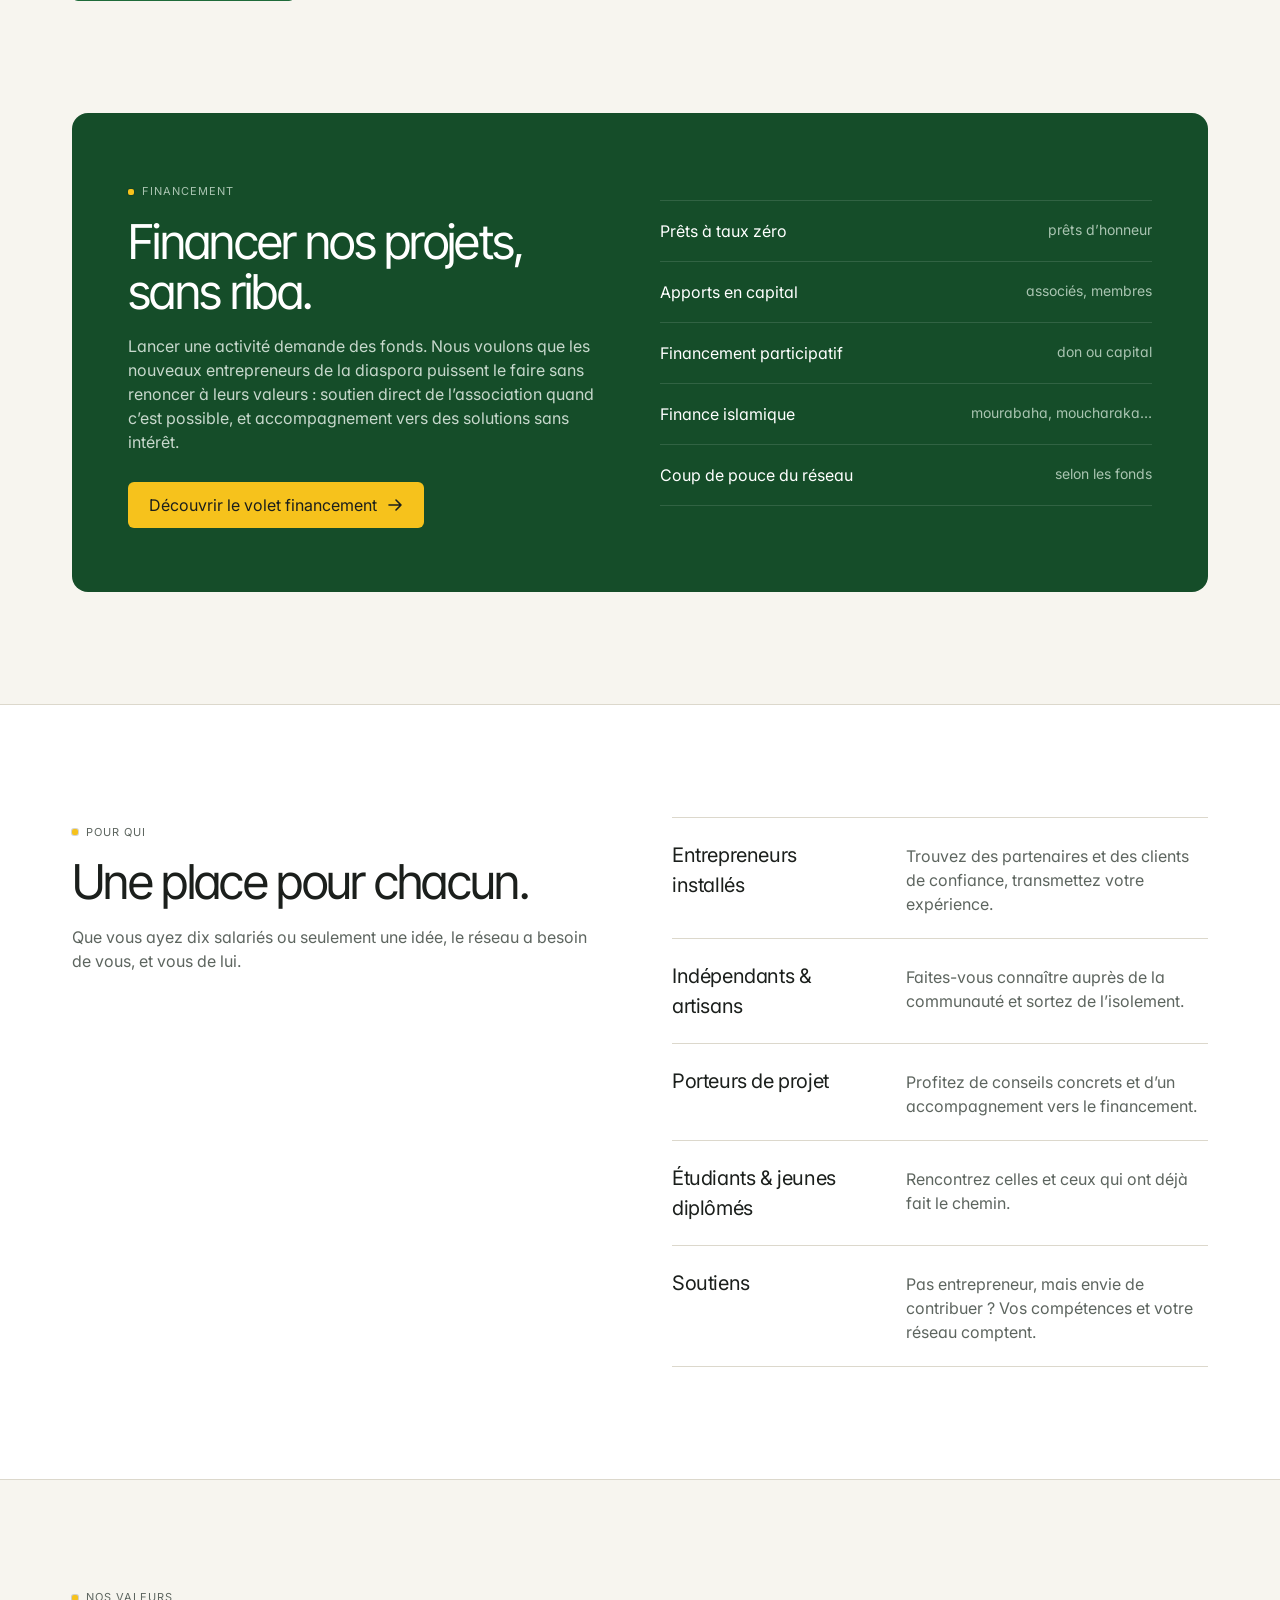
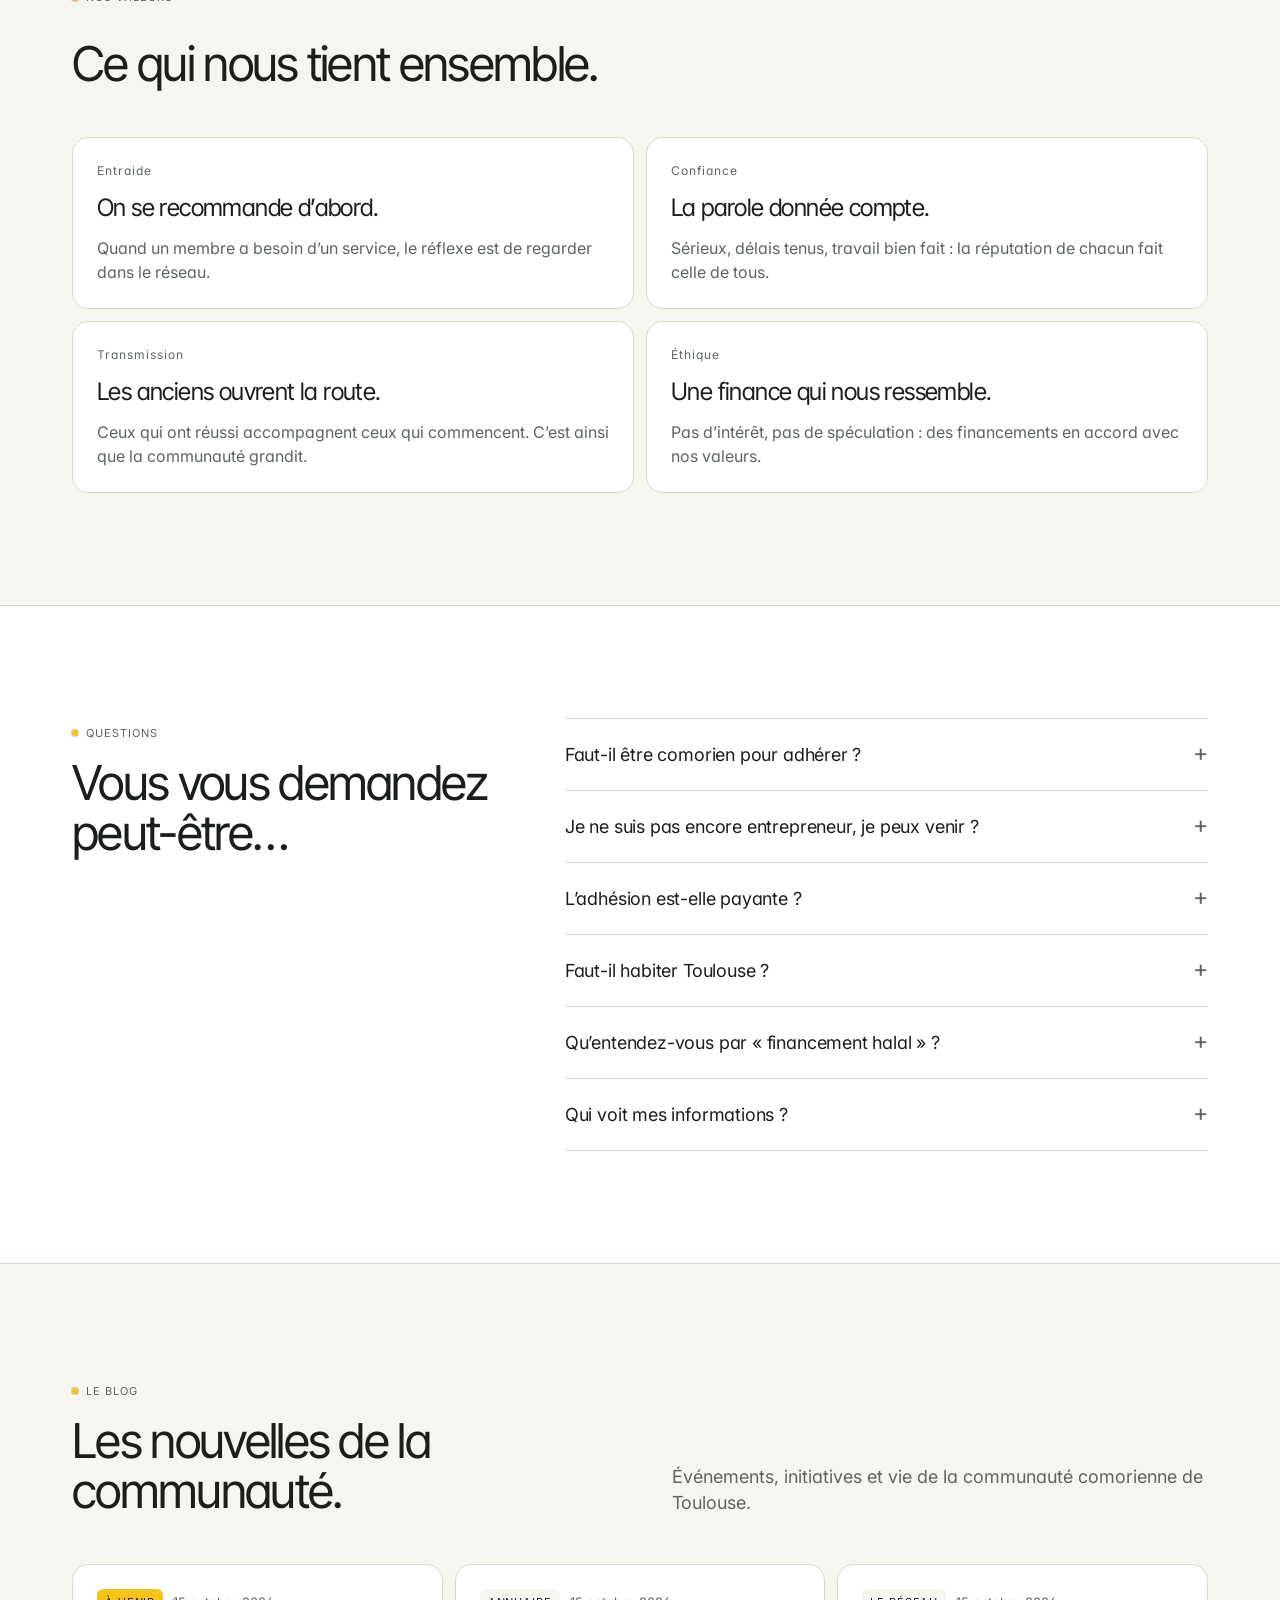
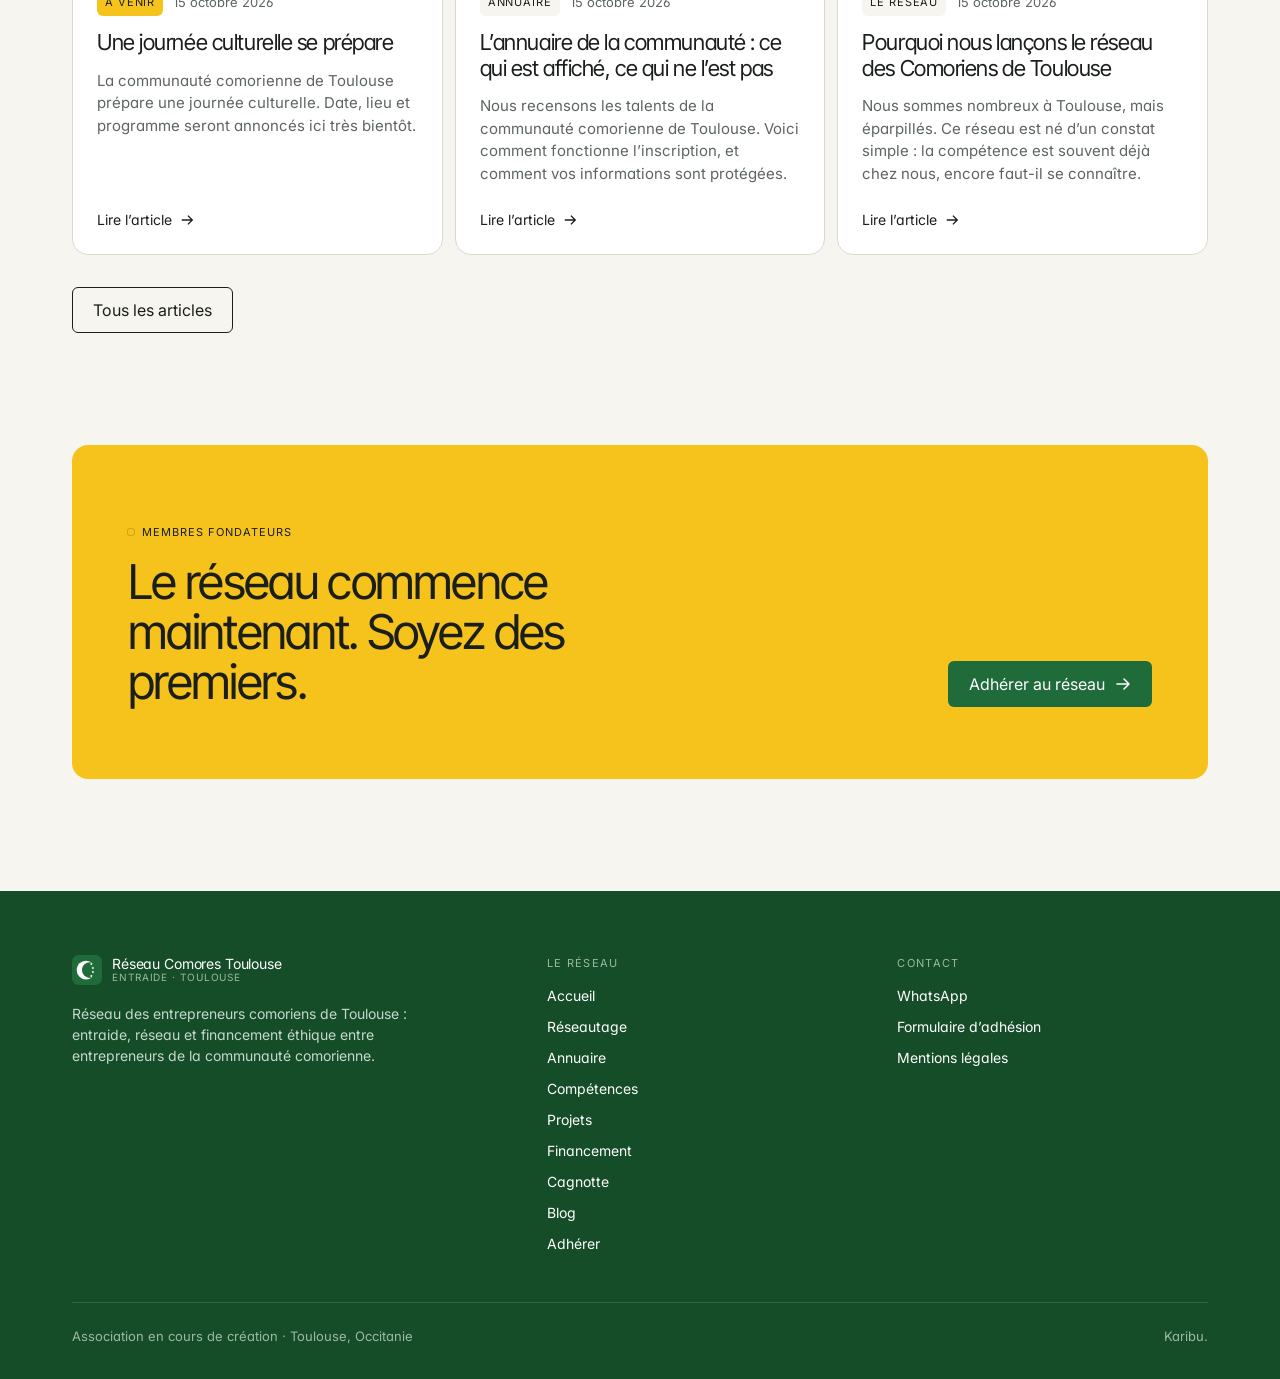
==== commit 168c95ed: "Formulaire d'inscription sur /adherer/, une page par section, blog - /adherer/ affiche le formulaire" ====
--- a/index.html
+++ b/index.html
@@ -20,9 +20,9 @@
 <div class="announce">Association en cours de création · <a href="adherer/">Rejoignez les membres fondateurs</a></div>
 <header class="top"><div class="wrap nav">
 <a class="brand" href="./"><svg viewBox="0 0 32 32" aria-hidden="true"><rect width="32" height="32" rx="7" fill="#1f6b3a"/><mask id="lg"><rect width="32" height="32" fill="#fff"/><circle cx="19" cy="16" r="8.4" fill="#000"/></mask><circle cx="15" cy="16" r="10" fill="#fff" mask="url(#lg)"/><g fill="#fff"><polygon points="20.60,8.05 21.01,9.04 22.07,9.12 21.26,9.82 21.51,10.85 20.60,10.30 19.69,10.85 19.94,9.82 19.13,9.12 20.19,9.04"/><polygon points="22.30,12.35 22.71,13.34 23.77,13.42 22.96,14.12 23.21,15.15 22.30,14.60 21.39,15.15 21.64,14.12 20.83,13.42 21.89,13.34"/><polygon points="22.30,16.55 22.71,17.54 23.77,17.62 22.96,18.32 23.21,19.35 22.30,18.80 21.39,19.35 21.64,18.32 20.83,17.62 21.89,17.54"/><polygon points="20.60,20.85 21.01,21.84 22.07,21.92 21.26,22.62 21.51,23.65 20.60,23.10 19.69,23.65 19.94,22.62 19.13,21.92 20.19,21.84"/></g></svg><span>Réseau Comores Toulouse<small>Entraide · Toulouse</small></span></a>
-<ul><li><a href="" aria-current="page">Le réseau</a></li><li><a href="annuaire/">Annuaire</a></li><li><a href="financement/">Financement</a></li><li><a href="cagnotte/">Cagnotte</a></li></ul>
+<ul><li><a href="reseautage/">Réseautage</a></li><li><a href="annuaire/">Annuaire</a></li><li><a href="competences/">Compétences</a></li><li><a href="projets/">Projets</a></li><li><a href="financement/">Financement</a></li><li><a href="cagnotte/">Cagnotte</a></li><li><a href="blog/">Blog</a></li></ul>
 <div class="nav-right"><a class="btn btn-hl" href="adherer/">Adhérer</a><button class="menu-btn" aria-label="Menu" aria-expanded="false" aria-controls="drawer"><svg viewBox="0 0 24 24"><path d="M4 8h16M4 16h16"/></svg></button></div>
-</div><nav class="drawer" id="drawer"><a href="">Le réseau</a><a href="annuaire/">Annuaire</a><a href="financement/">Financement</a><a href="cagnotte/">Cagnotte</a><a href="adherer/">Adhérer au réseau</a></nav></header>
+</div><nav class="drawer" id="drawer"><a href="./">Accueil</a><a href="reseautage/">Réseautage</a><a href="annuaire/">Annuaire</a><a href="competences/">Compétences</a><a href="projets/">Projets</a><a href="financement/">Financement</a><a href="cagnotte/">Cagnotte</a><a href="blog/">Blog</a><a href="adherer/">Adhérer au réseau</a></nav></header>
 <main>
 
 <div class="hero"><div class="wrap hero-grid">
@@ -51,8 +51,7 @@
 </div></div>
 
 <div class="ticker on-dark"><div class="wrap"><ul>
-  <li><span>01</span>Réseautage</li><li><span>02</span>Annuaire des membres</li><li><span>03</span>Partage de compétences</li>
-  <li><span>04</span>Projets d’envergure</li><li><span>05</span>Financement halal</li><li><span>06</span>Cagnotte communautaire</li>
+  <li><a href="reseautage/"><span>01</span>Réseautage</a></li><li><a href="annuaire/"><span>02</span>Annuaire des membres</a></li><li><a href="competences/"><span>03</span>Partage de compétences</a></li><li><a href="projets/"><span>04</span>Projets d’envergure</a></li><li><a href="financement/"><span>05</span>Financement halal</a></li><li><a href="cagnotte/"><span>06</span>Cagnotte communautaire</a></li>
 </ul></div></div>
 
 <section><div class="wrap manifesto-grid">
@@ -63,19 +62,19 @@
 <section class="paper" id="piliers"><div class="wrap">
   <div class="head split"><div><span class="label">Ce que nous faisons</span><h2 style="margin-top:16px">Cinq façons de s’épauler.</h2></div><p>Le réseau se construit avec ses membres. Voici ce que nous mettons en place dès le départ, et ce que nous voulons faire grandir ensemble.</p></div>
   <div class="pillars">
-  <div class="card reveal wide">
+  <a href="reseautage/" class="card reveal wide">
     <div style="display:flex;justify-content:space-between;align-items:center"><span class="icon"><svg viewBox="0 0 24 24"><circle cx="9" cy="8" r="3.5"/><path d="M2.5 20c.8-3.6 3.4-5.5 6.5-5.5s5.7 1.9 6.5 5.5"/><circle cx="17" cy="9" r="2.5"/><path d="M16.5 14.6c2.6.2 4.4 1.9 5 5.4"/></svg></span><span class="num">01</span></div>
-    <h3>Se rencontrer</h3><p>Des rencontres régulières entre membres, des mises en relation ciblées, un carnet d’adresses qui grandit à chaque nouvel adhérent.</p>
-  </div><a href="annuaire/" class="card reveal wide">
+    <h3>Se rencontrer</h3><p>Des rencontres régulières entre membres, des mises en relation ciblées, un carnet d’adresses qui grandit à chaque nouvel adhérent.</p><span class="more">Le réseautage <svg viewBox="0 0 16 16"><path d="M2 8h12M9 3l5 5-5 5"/></svg></span>
+  </a><a href="annuaire/" class="card reveal wide">
     <div style="display:flex;justify-content:space-between;align-items:center"><span class="icon"><svg viewBox="0 0 24 24"><circle cx="11" cy="11" r="7"/><path d="M20 20l-4-4"/></svg></span><span class="num">02</span></div>
     <h3>Se trouver</h3><p>Un plombier, un comptable, un traiteur, un développeur ? Avant d’aller chercher ailleurs, cherchez chez nous : l’annuaire des membres est fait pour ça.</p><span class="more">Ouvrir l’annuaire <svg viewBox="0 0 16 16"><path d="M2 8h12M9 3l5 5-5 5"/></svg></span>
-  </a><div class="card reveal">
+  </a><a href="competences/" class="card reveal">
     <div style="display:flex;justify-content:space-between;align-items:center"><span class="icon"><svg viewBox="0 0 24 24"><path d="M4 12a8 8 0 0 1 14-5.3M20 12a8 8 0 0 1-14 5.3"/><path d="M18 3v4h-4M6 21v-4h4"/></svg></span><span class="num">03</span></div>
-    <h3>Partager</h3><p>Compétences, bons plans, démarches administratives, retours d’expérience : ce que l’un a appris, tout le monde en profite.</p>
-  </div><div class="card reveal">
+    <h3>Partager</h3><p>Compétences, bons plans, démarches administratives, retours d’expérience : ce que l’un a appris, tout le monde en profite.</p><span class="more">Le partage de compétences <svg viewBox="0 0 16 16"><path d="M2 8h12M9 3l5 5-5 5"/></svg></span>
+  </a><a href="projets/" class="card reveal">
     <div style="display:flex;justify-content:space-between;align-items:center"><span class="icon"><svg viewBox="0 0 24 24"><path d="M3 21h18M5 21V9l7-5 7 5v12"/><path d="M9 21v-6h6v6"/></svg></span><span class="num">04</span></div>
-    <h3>Bâtir</h3><p>Des projets d’envergure, communautaires ou non, que personne ne porterait seul. Nous mettons en commun les moyens et les savoir-faire.</p>
-  </div><a href="financement/" class="card reveal hl">
+    <h3>Bâtir</h3><p>Des projets d’envergure, communautaires ou non, que personne ne porterait seul. Nous mettons en commun les moyens et les savoir-faire.</p><span class="more">Les projets <svg viewBox="0 0 16 16"><path d="M2 8h12M9 3l5 5-5 5"/></svg></span>
+  </a><a href="financement/" class="card reveal hl">
     <div style="display:flex;justify-content:space-between;align-items:center"><span class="icon"><svg viewBox="0 0 24 24"><path d="M12 21v-9"/><path d="M12 12c0-4 3-7 8-7 0 4-3 7-8 7z"/><path d="M12 14c0-3-2.5-5.5-7-5.5 0 3 2.5 5.5 7 5.5z"/></svg></span><span class="num">05</span></div>
     <h3>Financer</h3><p>Soutenir les nouveaux entrepreneurs de la diaspora : un coup de pouce de l’association ou un accompagnement vers des financements halal.</p><span class="more">Le volet financement <svg viewBox="0 0 16 16"><path d="M2 8h12M9 3l5 5-5 5"/></svg></span>
   </a>
@@ -134,10 +133,25 @@
 
 <section class="paper" id="faq"><div class="wrap faq-grid">
   <div><span class="label">Questions</span><h2 style="margin-top:16px">Vous vous demandez peut-être…</h2></div>
-  <div class="faq"><details><summary>Faut-il être comorien pour adhérer ?</summary><p>Le réseau est pensé pour la communauté comorienne de Toulouse et de sa région, et pour toutes celles et ceux qui ont un lien avec les Comores. Vous vous posez la question ? Remplissez le formulaire, nous en parlerons ensemble.</p></details><details><summary>Je ne suis pas encore entrepreneur, je peux venir ?</summary><p>Oui, et c’est même une des raisons d’être du réseau. Porteurs de projet, étudiants, salariés qui veulent se lancer : vous trouverez ici des gens qui sont passés par là.</p></details><details><summary>L’adhésion est-elle payante ?</summary><p>Le formulaire est gratuit et ne vous engage à rien. Les modalités de cotisation seront fixées collectivement lors de la création officielle de l’association, et communiquées à tous les inscrits.</p></details><details><summary>Faut-il habiter Toulouse ?</summary><p>Les rencontres ont lieu à Toulouse et autour. Le volet financement et accompagnement peut s’ouvrir plus largement à la diaspora en France : inscrivez-vous en précisant votre ville.</p></details><details><summary>Qu’entendez-vous par « financement halal » ?</summary><p>Un financement sans intérêt (sans riba), qui ne repose pas sur la spéculation et qui partage le risque plutôt que de le faire porter au seul emprunteur. Concrètement : prêts à taux zéro, apports en capital, financement participatif, contrats de finance islamique quand ils sont disponibles.</p></details><details><summary>Qui voit mes informations ?</summary><p>Seuls les responsables du réseau. Vous n’apparaissez dans l’annuaire public que si vous cochez la case prévue, et vous pouvez demander à tout moment la modification ou la suppression de vos données.</p></details></div>
+  <div class="faq"><details><summary>Faut-il être comorien pour adhérer ?</summary><p>Le réseau est pensé pour la communauté comorienne de Toulouse et de sa région, et pour toutes celles et ceux qui ont un lien avec les Comores. Vous vous posez la question ? Remplissez le formulaire, nous en parlerons ensemble.</p></details><details><summary>Je ne suis pas encore entrepreneur, je peux venir ?</summary><p>Oui, et c’est même une des raisons d’être du réseau. Porteurs de projet, étudiants, salariés qui veulent se lancer : vous trouverez ici des gens qui sont passés par là.</p></details><details><summary>L’adhésion est-elle payante ?</summary><p>Le formulaire est gratuit et ne vous engage à rien. Les modalités de cotisation seront fixées collectivement lors de la création officielle de l’association, et communiquées à tous les inscrits.</p></details><details><summary>Faut-il habiter Toulouse ?</summary><p>Les rencontres ont lieu à Toulouse et autour. Le volet financement et accompagnement peut s’ouvrir plus largement à la diaspora en France : inscrivez-vous en précisant votre ville.</p></details><details><summary>Qu’entendez-vous par « financement halal » ?</summary><p>Un financement sans intérêt (sans riba), qui ne repose pas sur la spéculation et qui partage le risque plutôt que de le faire porter au seul emprunteur. Concrètement : prêts à taux zéro, apports en capital, financement participatif, contrats de finance islamique quand ils sont disponibles.</p></details><details><summary>Qui voit mes informations ?</summary><p>Votre âge, votre téléphone, votre e-mail et votre adresse ne sont jamais publiés. Dans l’annuaire, vous choisissez d’apparaître sous votre prénom ou de façon anonyme, et vous pouvez demander à tout moment la modification ou la suppression de vos données.</p></details></div>
 </div></section>
 
-<section><div class="wrap">
+<section id="blog"><div class="wrap">
+  <div class="head split"><div><span class="label">Le blog</span><h2 style="margin-top:16px">Les nouvelles de la communauté.</h2></div><p>Événements, initiatives et vie de la communauté comorienne de Toulouse.</p></div>
+  <div class="posts"><a class="card post reveal" href="blog/journee-culturelle/">
+  <div class="post-meta"><span class="tag soon">À venir</span><time datetime="2026-10-15">15 octobre 2026</time></div>
+  <h3>Une journée culturelle se prépare</h3><p>La communauté comorienne de Toulouse prépare une journée culturelle. Date, lieu et programme seront annoncés ici très bientôt.</p><span class="more">Lire l’article <svg viewBox="0 0 16 16"><path d="M2 8h12M9 3l5 5-5 5"/></svg></span>
+</a><a class="card post reveal" href="blog/annuaire-de-la-communaute/">
+  <div class="post-meta"><span class="tag">Annuaire</span><time datetime="2026-10-15">15 octobre 2026</time></div>
+  <h3>L’annuaire de la communauté : ce qui est affiché, ce qui ne l’est pas</h3><p>Nous recensons les talents de la communauté comorienne de Toulouse. Voici comment fonctionne l’inscription, et comment vos informations sont protégées.</p><span class="more">Lire l’article <svg viewBox="0 0 16 16"><path d="M2 8h12M9 3l5 5-5 5"/></svg></span>
+</a><a class="card post reveal" href="blog/pourquoi-ce-reseau/">
+  <div class="post-meta"><span class="tag">Le réseau</span><time datetime="2026-10-15">15 octobre 2026</time></div>
+  <h3>Pourquoi nous lançons le réseau des Comoriens de Toulouse</h3><p>Nous sommes nombreux à Toulouse, mais éparpillés. Ce réseau est né d’un constat simple : la compétence est souvent déjà chez nous, encore faut-il se connaître.</p><span class="more">Lire l’article <svg viewBox="0 0 16 16"><path d="M2 8h12M9 3l5 5-5 5"/></svg></span>
+</a></div>
+  <div class="cta" style="margin-top:32px"><a class="btn btn-out" href="blog/">Tous les articles</a></div>
+</div></section>
+
+<section style="padding-top:0"><div class="wrap">
   <div class="final reveal">
     <div><span class="label" style="color:var(--ink)">Membres fondateurs</span><h2 style="margin-top:16px">Le réseau commence maintenant. Soyez des premiers.</h2></div>
     <div class="cta"><a class="btn btn-dark" href="adherer/">Adhérer au réseau <svg viewBox="0 0 16 16"><path d="M2 8h12M9 3l5 5-5 5"/></svg></a></div>
@@ -147,7 +161,7 @@
 <footer><div class="wrap">
 <div class="foot">
 <div><a class="brand" href="./"><svg viewBox="0 0 32 32" aria-hidden="true"><rect width="32" height="32" rx="7" fill="#1f6b3a"/><mask id="lg"><rect width="32" height="32" fill="#fff"/><circle cx="19" cy="16" r="8.4" fill="#000"/></mask><circle cx="15" cy="16" r="10" fill="#fff" mask="url(#lg)"/><g fill="#fff"><polygon points="20.60,8.05 21.01,9.04 22.07,9.12 21.26,9.82 21.51,10.85 20.60,10.30 19.69,10.85 19.94,9.82 19.13,9.12 20.19,9.04"/><polygon points="22.30,12.35 22.71,13.34 23.77,13.42 22.96,14.12 23.21,15.15 22.30,14.60 21.39,15.15 21.64,14.12 20.83,13.42 21.89,13.34"/><polygon points="22.30,16.55 22.71,17.54 23.77,17.62 22.96,18.32 23.21,19.35 22.30,18.80 21.39,19.35 21.64,18.32 20.83,17.62 21.89,17.54"/><polygon points="20.60,20.85 21.01,21.84 22.07,21.92 21.26,22.62 21.51,23.65 20.60,23.10 19.69,23.65 19.94,22.62 19.13,21.92 20.19,21.84"/></g></svg><span>Réseau Comores Toulouse<small>Entraide · Toulouse</small></span></a><p style="margin-top:18px;max-width:38ch">Réseau des entrepreneurs comoriens de Toulouse : entraide, réseau et financement éthique entre entrepreneurs de la communauté comorienne.</p></div>
-<div><h4>Le réseau</h4><ul><li><a href="">Le réseau</a></li><li><a href="annuaire/">Annuaire</a></li><li><a href="financement/">Financement</a></li><li><a href="cagnotte/">Cagnotte</a></li><li><a href="adherer/">Adhérer</a></li></ul></div>
+<div><h4>Le réseau</h4><ul><li><a href="./">Accueil</a></li><li><a href="reseautage/">Réseautage</a></li><li><a href="annuaire/">Annuaire</a></li><li><a href="competences/">Compétences</a></li><li><a href="projets/">Projets</a></li><li><a href="financement/">Financement</a></li><li><a href="cagnotte/">Cagnotte</a></li><li><a href="blog/">Blog</a></li><li><a href="adherer/">Adhérer</a></li></ul></div>
 <div><h4>Contact</h4><ul><li><a href="https://wa.me/33641478339">WhatsApp</a></li><li><a href="adherer/">Formulaire d’adhésion</a></li><li><a href="mentions-legales/">Mentions légales</a></li></ul></div>
 </div>
 <div class="foot-bottom"><span>Association en cours de création · Toulouse, Occitanie</span><span>Karibu.</span></div>
--- a/assets/style.css
+++ b/assets/style.css
@@ -65,15 +65,15 @@
 .nav ul a{display:block;padding:8px 12px;border-radius:6px;text-decoration:none;font-size:14px;transition:background .3s}
 .nav ul a:hover,.nav ul a[aria-current="page"]{background:var(--bone)}
 .nav .btn{min-height:38px;padding:0 14px;font-size:14px}
-@media(min-width:960px){.nav ul{display:flex}}
+@media(min-width:1180px){.nav ul{display:flex}}
 .menu-btn{display:inline-flex;align-items:center;justify-content:center;width:38px;height:38px;border-radius:6px;border:1px solid var(--hair);background:var(--paper);cursor:pointer}
 .menu-btn svg{width:18px;height:18px;stroke:var(--ink);stroke-width:1.6;fill:none}
-@media(min-width:960px){.menu-btn{display:none}}
+@media(min-width:1180px){.menu-btn{display:none}}
 .nav-right{display:flex;gap:8px;align-items:center;flex:none}
 .drawer{display:none;border-top:1px solid var(--hair);background:var(--paper)}
 .drawer.open{display:block}
 .drawer a{display:block;padding:14px 20px;border-bottom:1px solid var(--hair);text-decoration:none}
-@media(min-width:960px){.drawer{display:none!important}}
+@media(min-width:1180px){.drawer{display:none!important}}
 
 /* hero */
 .hero{padding:56px 0 64px}
@@ -113,6 +113,8 @@
 .ticker li{padding:22px 16px 22px 0;border-bottom:1px solid var(--line-dark)}
 .ticker li span{display:block;font-size:10px;letter-spacing:.12em;text-transform:uppercase;color:#a9c4b1;margin-bottom:6px}
 .ticker li{font-size:14px}
+.ticker li a{display:block;color:inherit;text-decoration:none;transition:color .3s}
+.ticker li a:hover{color:var(--hl)}
 @media(min-width:880px){.ticker ul{grid-template-columns:repeat(6,1fr)}.ticker li{border-bottom:0;border-left:1px solid var(--line-dark);padding:26px 18px}.ticker li:first-child{border-left:0;padding-left:0}}
 
 /* sections */
@@ -229,7 +231,7 @@
 .field{display:grid;gap:7px}
 .field>span,.group-title{font-size:14px;color:var(--ink)}
 .field>span em,.group-title em{font-style:normal;color:var(--ash);font-size:13px}
-input[type=text],input[type=email],input[type=tel],select,textarea{width:100%;font:400 16px/1.4 var(--font);color:var(--ink);background:var(--paper);border:1px solid rgba(33,33,33,.14);border-radius:10px;padding:13px 14px;transition:border-color .3s;appearance:none;-webkit-appearance:none}
+input[type=text],input[type=email],input[type=tel],input[type=date],input[type=number],select,textarea{width:100%;font:400 16px/1.4 var(--font);color:var(--ink);background:var(--paper);border:1px solid rgba(33,33,33,.14);border-radius:10px;padding:13px 14px;transition:border-color .3s;appearance:none;-webkit-appearance:none}
 select{background-image:url("data:image/svg+xml,%3Csvg xmlns='http://www.w3.org/2000/svg' width='12' height='8' fill='none' stroke='%231b1f1c' stroke-width='1.6'%3E%3Cpath d='M1 1.5l5 5 5-5'/%3E%3C/svg%3E");background-repeat:no-repeat;background-position:right 14px center;padding-right:40px}
 textarea{min-height:110px;resize:vertical}
 input:focus,select:focus,textarea:focus{outline:0;border-color:var(--ink)}
@@ -291,3 +293,43 @@
   .reveal.in{opacity:1}
 }
 @media (prefers-reduced-motion:reduce){html{scroll-behavior:auto}.search .caret{animation:none}}
+
+/* formulaire d'inscription (annuaire) */
+.hint{font-size:13px;color:var(--ash)}
+.naiss{display:flex;flex-wrap:wrap;gap:12px;align-items:center}
+.naiss input{max-width:220px}
+#age-preview{color:var(--vert);font-size:15px}
+.combo{position:relative;display:block}
+.combo ul{position:absolute;z-index:5;left:0;right:0;top:calc(100% + 4px);list-style:none;padding:6px;background:var(--paper);border:1px solid var(--hair);border-radius:10px}
+.combo li{padding:10px 12px;border-radius:6px;cursor:pointer;font-size:15px}
+.combo li:hover{background:var(--bone)}
+.combo li small{margin-left:6px;color:var(--ash)}
+.choices{display:grid;gap:12px}
+@media(min-width:720px){.choices{grid-template-columns:1fr 1fr}}
+.choice{position:relative;display:grid;gap:4px;padding:16px 16px 16px 46px;border:1px solid rgba(33,33,33,.14);border-radius:10px;cursor:pointer;transition:background .3s,border-color .3s}
+.choice input{position:absolute;left:16px;top:18px;width:18px;height:18px;margin:0;accent-color:var(--vert)}
+.choice small{font-size:13px;color:var(--ash)}
+.choice:has(input:checked){border-color:var(--vert);background:#eef4ef}
+.invalid input,.invalid select,.invalid .opt span,.choices.invalid .choice{border-color:var(--rouge)}
+.check.invalid span{color:var(--rouge)}
+.token{display:grid;grid-template-columns:1fr auto;gap:10px;align-items:center;padding:14px;border-radius:10px;background:var(--bone)}
+.token p{grid-column:1/-1;font-size:14px}
+.token code{font-size:14px;word-break:break-all}
+
+/* blog */
+.posts{display:grid;gap:12px}
+@media(min-width:720px){.posts{grid-template-columns:repeat(2,1fr)}}
+@media(min-width:1080px){.posts{grid-template-columns:repeat(3,1fr)}}
+.post h3{font-size:1.375rem;letter-spacing:-.02em}
+.post p{color:var(--ash);font-size:15px}
+.post:hover{border-color:var(--ink)}
+.post-meta{display:flex;flex-wrap:wrap;align-items:center;gap:10px;font-size:13px;color:var(--ash)}
+.tag{font-size:11px;letter-spacing:.08em;text-transform:uppercase;padding:5px 8px;border-radius:6px;background:var(--bone);color:var(--ink)}
+.tag.soon{background:var(--hl)}
+.article-head h1{max-width:22ch}
+.article-head .post-meta{margin-top:4px}
+.article{max-width:680px}
+.article h2{font-size:clamp(1.4rem,3vw,1.75rem);margin:40px 0 14px}
+.article p{font-size:17px;line-height:1.65}
+.article ul{margin:14px 0 0 20px;display:grid;gap:8px;font-size:17px;line-height:1.6;color:#3a423c}
+.article b{background:none}
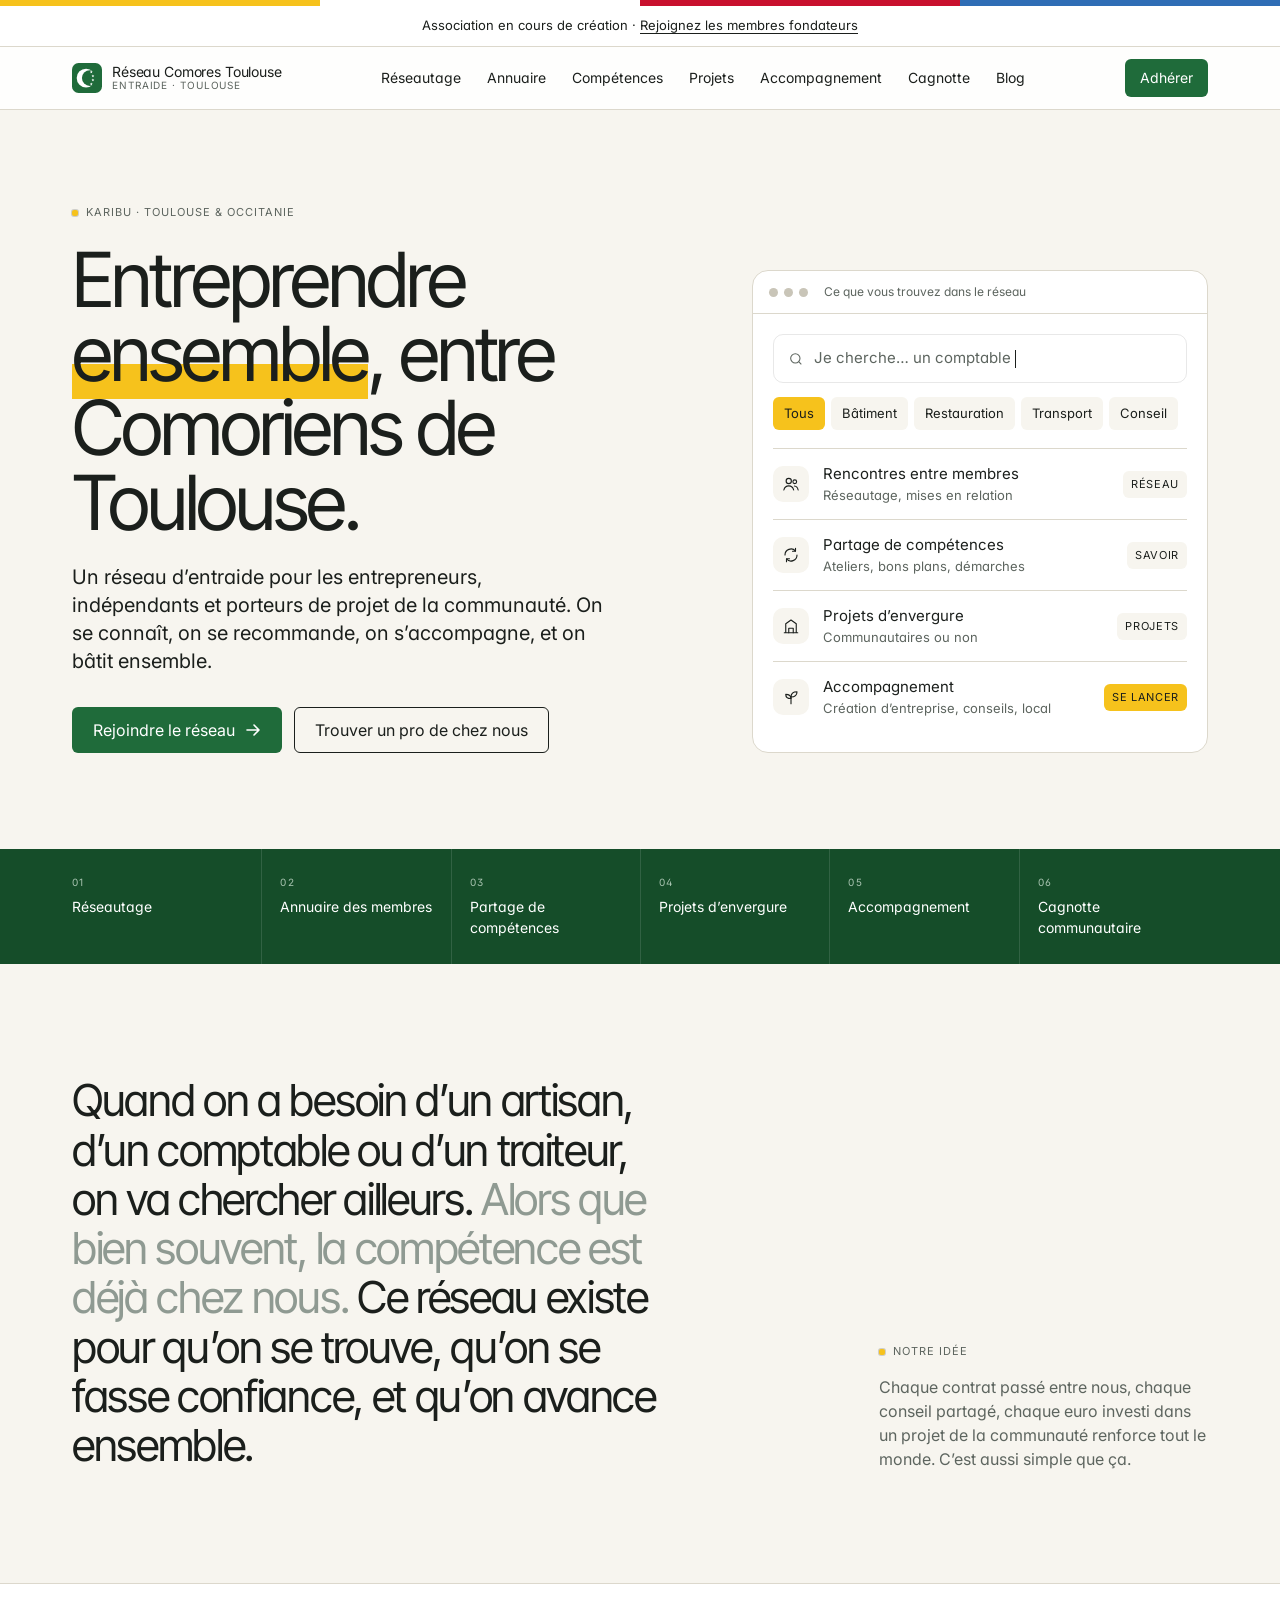
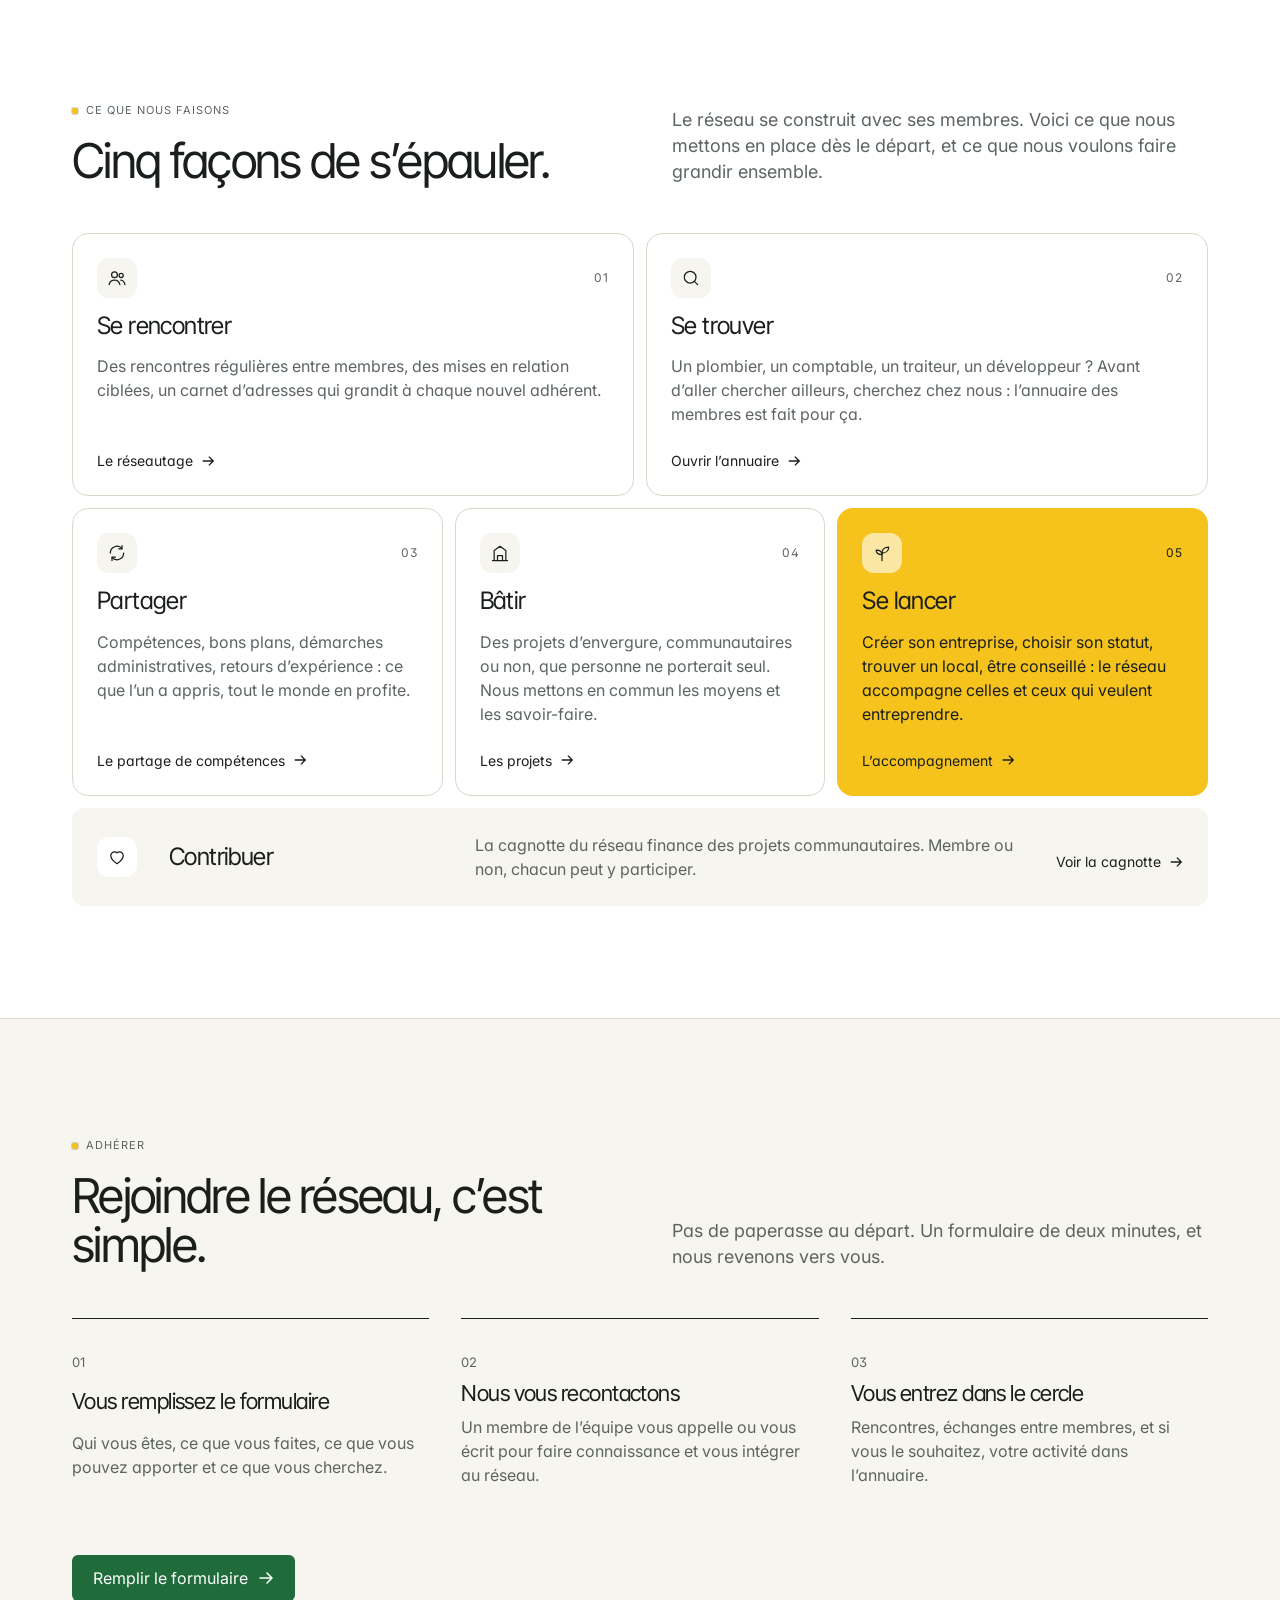
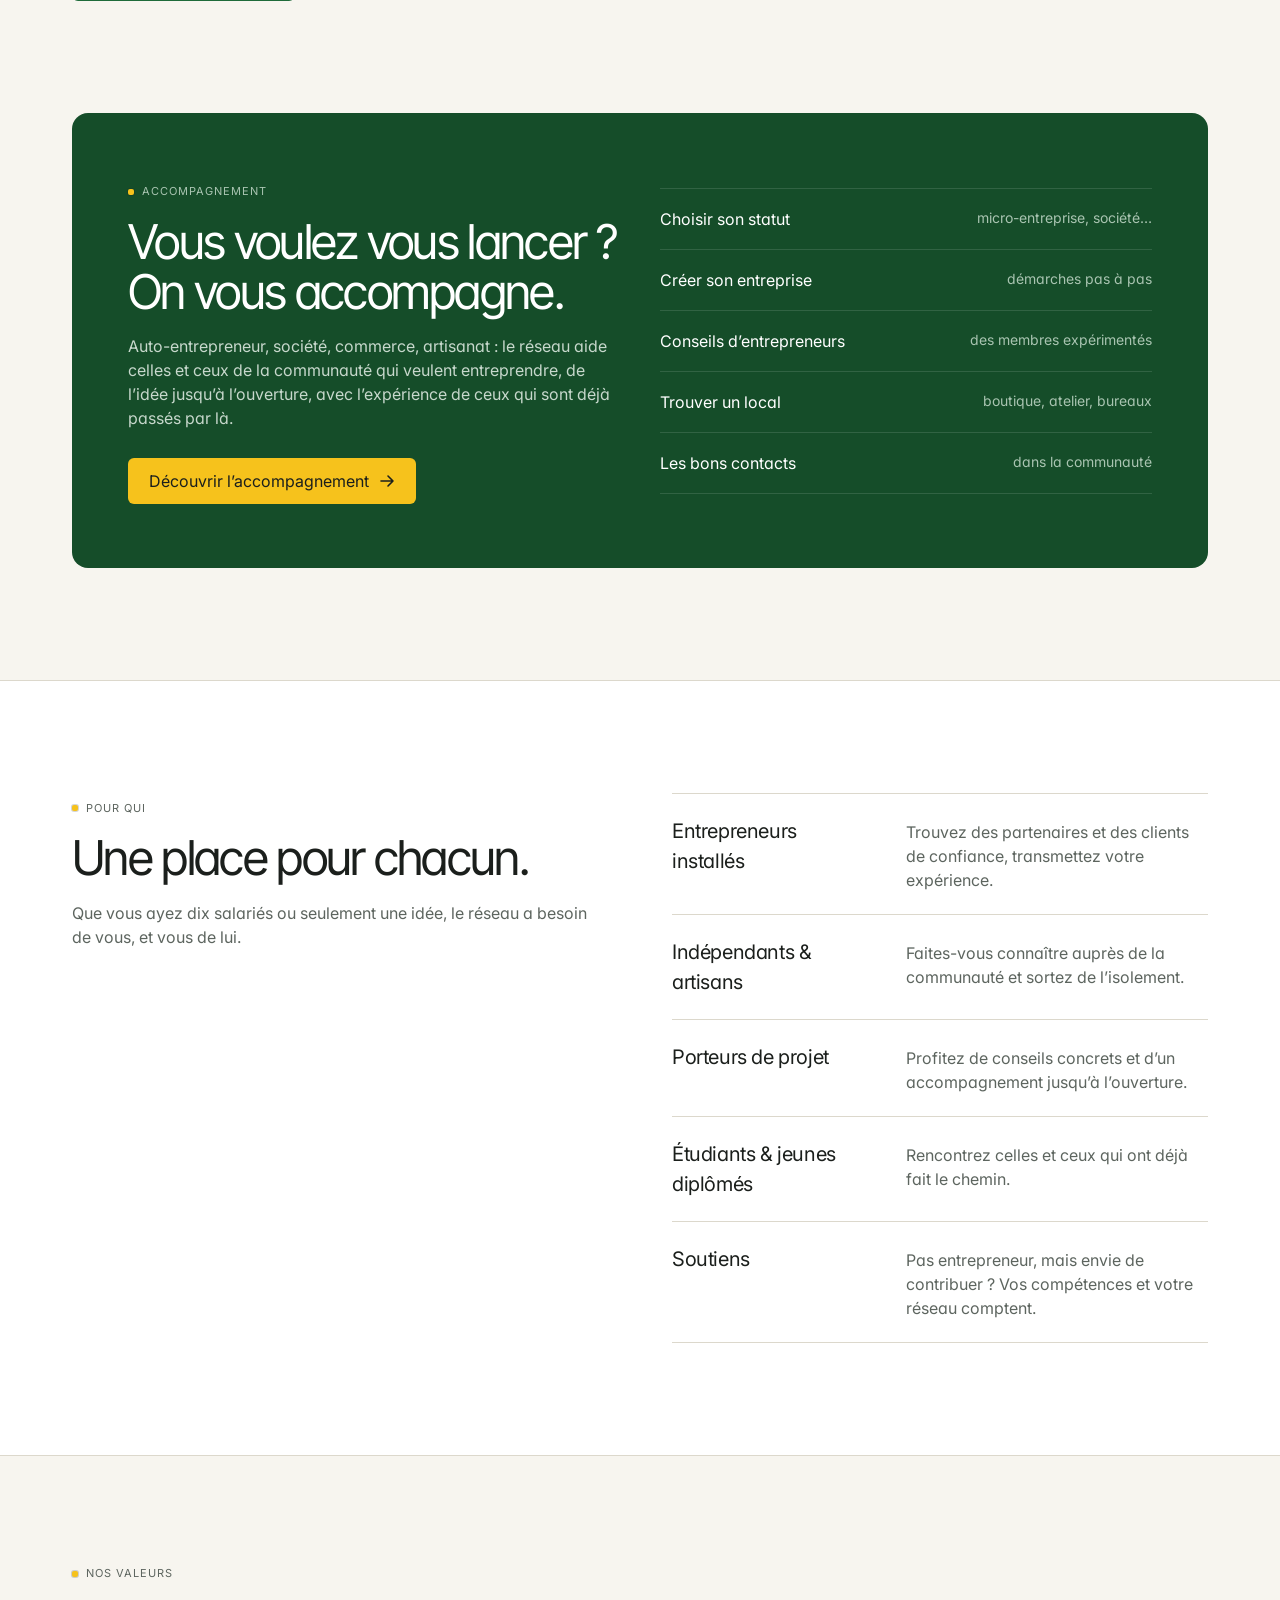
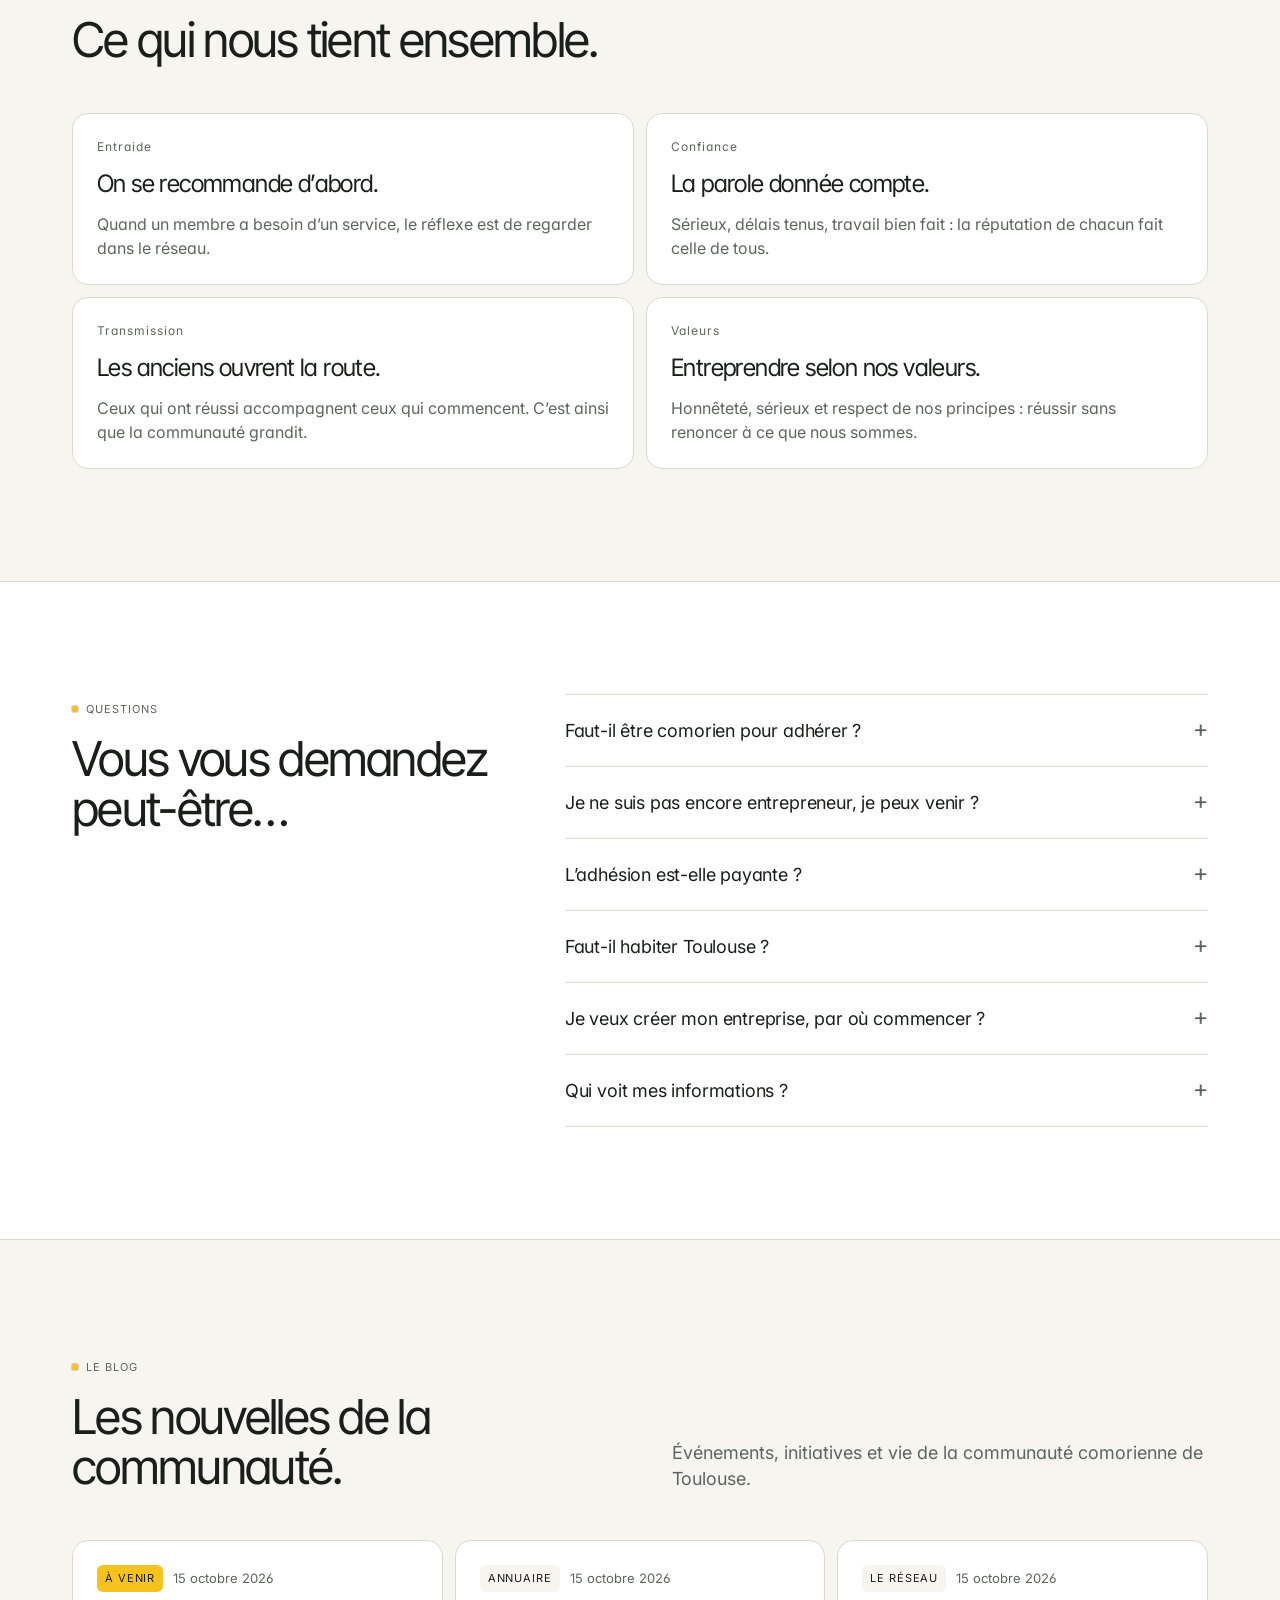
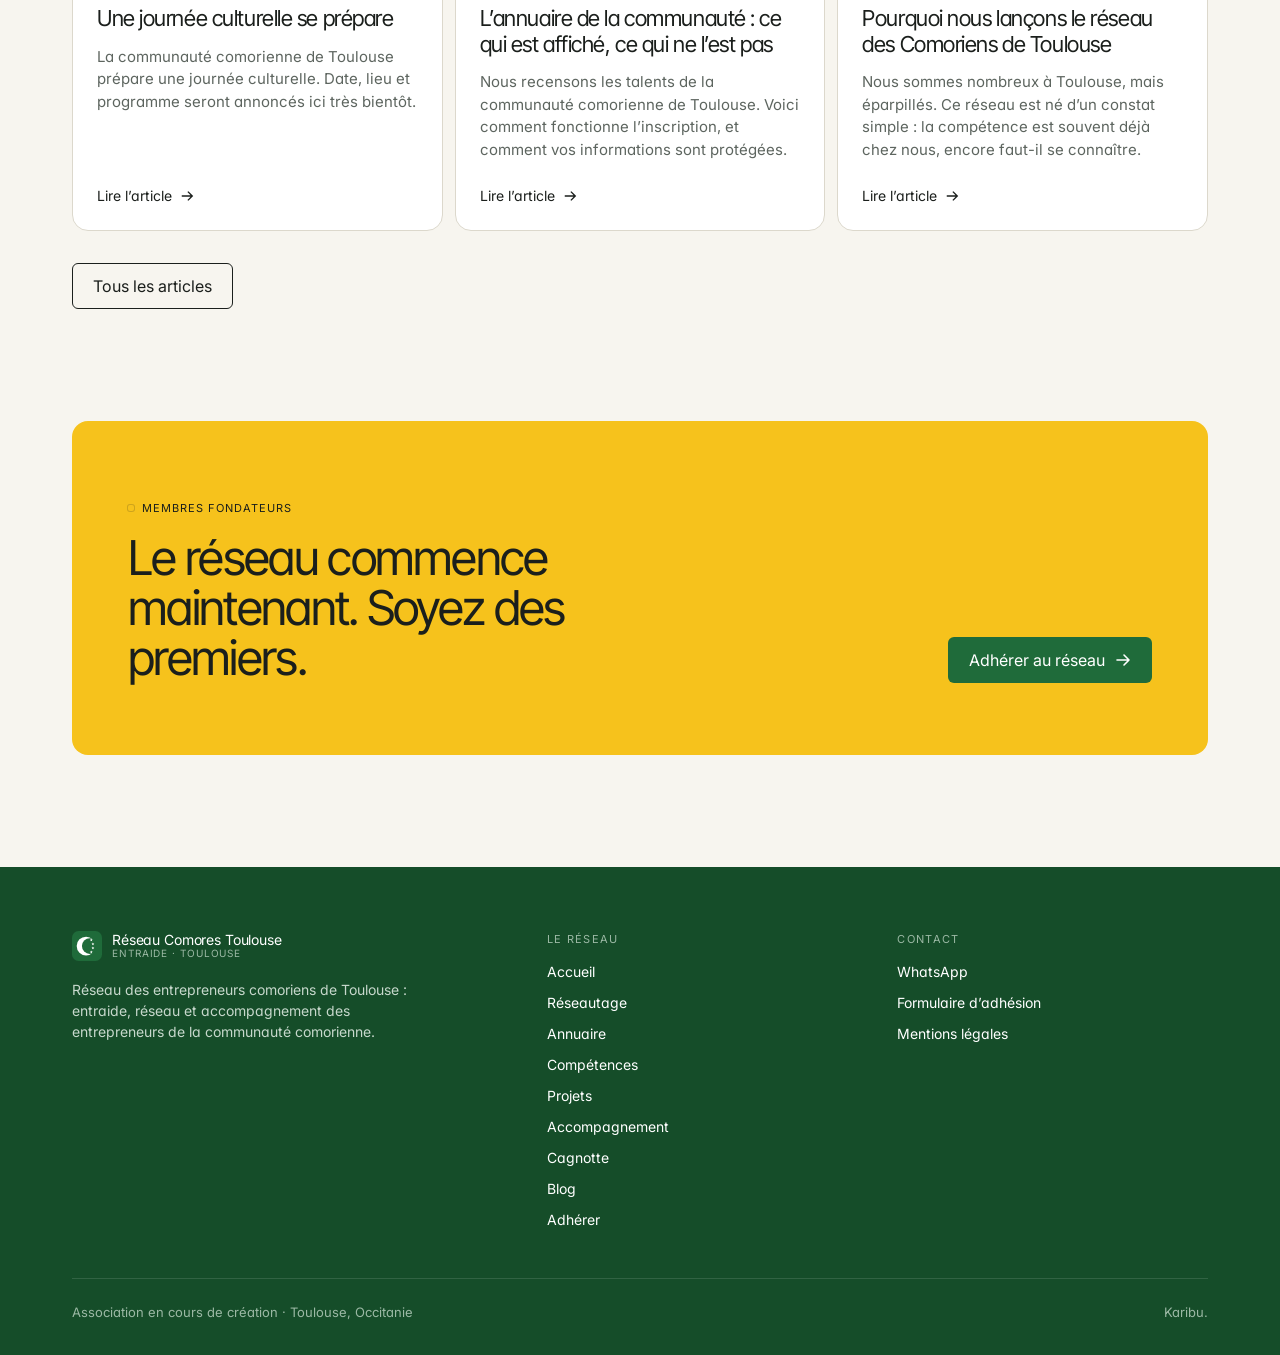
==== commit 443c707f: "Financement devient Accompagnement - Nouvelle page accompagnement/ : création d'entreprise, conseils" ====
--- a/index.html
+++ b/index.html
@@ -1,12 +1,12 @@
 <!doctype html>
 <html lang="fr"><head>
 <meta charset="utf-8"><meta name="viewport" content="width=device-width, initial-scale=1">
-<title>Réseau des entrepreneurs comoriens de Toulouse · Entraide, réseau et financement halal</title>
-<meta name="description" content="Le réseau d’entraide des entrepreneurs comoriens de Toulouse : rencontres, annuaire des membres, partage de compétences, projets communs et financement halal. Rejoignez les membres fondateurs.">
+<title>Réseau des entrepreneurs comoriens de Toulouse · Entraide, réseau et accompagnement</title>
+<meta name="description" content="Le réseau d’entraide des entrepreneurs comoriens de Toulouse : rencontres, annuaire des membres, partage de compétences, projets communs et accompagnement à la création d’entreprise. Rejoignez les membres fondateurs.">
 <link rel="canonical" href="https://kevinhadad36.github.io/entraide-comores-toulouse/">
 <meta property="og:type" content="website"><meta property="og:locale" content="fr_FR">
 <meta property="og:site_name" content="Réseau des entrepreneurs comoriens de Toulouse">
-<meta property="og:title" content="Réseau des entrepreneurs comoriens de Toulouse · Entraide, réseau et financement halal"><meta property="og:description" content="Le réseau d’entraide des entrepreneurs comoriens de Toulouse : rencontres, annuaire des membres, partage de compétences, projets communs et financement halal. Rejoignez les membres fondateurs.">
+<meta property="og:title" content="Réseau des entrepreneurs comoriens de Toulouse · Entraide, réseau et accompagnement"><meta property="og:description" content="Le réseau d’entraide des entrepreneurs comoriens de Toulouse : rencontres, annuaire des membres, partage de compétences, projets communs et accompagnement à la création d’entreprise. Rejoignez les membres fondateurs.">
 <meta property="og:url" content="https://kevinhadad36.github.io/entraide-comores-toulouse/"><meta property="og:image" content="https://kevinhadad36.github.io/entraide-comores-toulouse/assets/og.png">
 <meta property="og:image:width" content="1200"><meta property="og:image:height" content="630">
 <meta name="twitter:card" content="summary_large_image">
@@ -20,16 +20,16 @@
 <div class="announce">Association en cours de création · <a href="adherer/">Rejoignez les membres fondateurs</a></div>
 <header class="top"><div class="wrap nav">
 <a class="brand" href="./"><svg viewBox="0 0 32 32" aria-hidden="true"><rect width="32" height="32" rx="7" fill="#1f6b3a"/><mask id="lg"><rect width="32" height="32" fill="#fff"/><circle cx="19" cy="16" r="8.4" fill="#000"/></mask><circle cx="15" cy="16" r="10" fill="#fff" mask="url(#lg)"/><g fill="#fff"><polygon points="20.60,8.05 21.01,9.04 22.07,9.12 21.26,9.82 21.51,10.85 20.60,10.30 19.69,10.85 19.94,9.82 19.13,9.12 20.19,9.04"/><polygon points="22.30,12.35 22.71,13.34 23.77,13.42 22.96,14.12 23.21,15.15 22.30,14.60 21.39,15.15 21.64,14.12 20.83,13.42 21.89,13.34"/><polygon points="22.30,16.55 22.71,17.54 23.77,17.62 22.96,18.32 23.21,19.35 22.30,18.80 21.39,19.35 21.64,18.32 20.83,17.62 21.89,17.54"/><polygon points="20.60,20.85 21.01,21.84 22.07,21.92 21.26,22.62 21.51,23.65 20.60,23.10 19.69,23.65 19.94,22.62 19.13,21.92 20.19,21.84"/></g></svg><span>Réseau Comores Toulouse<small>Entraide · Toulouse</small></span></a>
-<ul><li><a href="reseautage/">Réseautage</a></li><li><a href="annuaire/">Annuaire</a></li><li><a href="competences/">Compétences</a></li><li><a href="projets/">Projets</a></li><li><a href="financement/">Financement</a></li><li><a href="cagnotte/">Cagnotte</a></li><li><a href="blog/">Blog</a></li></ul>
+<ul><li><a href="reseautage/">Réseautage</a></li><li><a href="annuaire/">Annuaire</a></li><li><a href="competences/">Compétences</a></li><li><a href="projets/">Projets</a></li><li><a href="accompagnement/">Accompagnement</a></li><li><a href="cagnotte/">Cagnotte</a></li><li><a href="blog/">Blog</a></li></ul>
 <div class="nav-right"><a class="btn btn-hl" href="adherer/">Adhérer</a><button class="menu-btn" aria-label="Menu" aria-expanded="false" aria-controls="drawer"><svg viewBox="0 0 24 24"><path d="M4 8h16M4 16h16"/></svg></button></div>
-</div><nav class="drawer" id="drawer"><a href="./">Accueil</a><a href="reseautage/">Réseautage</a><a href="annuaire/">Annuaire</a><a href="competences/">Compétences</a><a href="projets/">Projets</a><a href="financement/">Financement</a><a href="cagnotte/">Cagnotte</a><a href="blog/">Blog</a><a href="adherer/">Adhérer au réseau</a></nav></header>
+</div><nav class="drawer" id="drawer"><a href="./">Accueil</a><a href="reseautage/">Réseautage</a><a href="annuaire/">Annuaire</a><a href="competences/">Compétences</a><a href="projets/">Projets</a><a href="accompagnement/">Accompagnement</a><a href="cagnotte/">Cagnotte</a><a href="blog/">Blog</a><a href="adherer/">Adhérer au réseau</a></nav></header>
 <main>
 
 <div class="hero"><div class="wrap hero-grid">
   <div>
     <span class="label">Karibu · Toulouse &amp; Occitanie</span>
     <h1>Entreprendre <span class="hl">ensemble</span>, entre Comoriens de Toulouse.</h1>
-    <p class="lead">Un réseau d’entraide pour les entrepreneurs, indépendants et porteurs de projet de la communauté. On se connaît, on se recommande, on se finance, et on bâtit ensemble.</p>
+    <p class="lead">Un réseau d’entraide pour les entrepreneurs, indépendants et porteurs de projet de la communauté. On se connaît, on se recommande, on s’accompagne, et on bâtit ensemble.</p>
     <div class="cta">
       <a class="btn btn-hl" href="adherer/">Rejoindre le réseau <svg viewBox="0 0 16 16"><path d="M2 8h12M9 3l5 5-5 5"/></svg></a>
       <a class="btn btn-out" href="annuaire/">Trouver un pro de chez nous</a>
@@ -44,14 +44,14 @@
         <li><span class="ic"><svg viewBox="0 0 24 24"><circle cx="9" cy="8" r="3.5"/><path d="M2.5 20c.8-3.6 3.4-5.5 6.5-5.5s5.7 1.9 6.5 5.5"/><circle cx="17" cy="9" r="2.5"/><path d="M16.5 14.6c2.6.2 4.4 1.9 5 5.4"/></svg></span><div><b>Rencontres entre membres</b><small>Réseautage, mises en relation</small></div><span class="st">Réseau</span></li>
         <li><span class="ic"><svg viewBox="0 0 24 24"><path d="M4 12a8 8 0 0 1 14-5.3M20 12a8 8 0 0 1-14 5.3"/><path d="M18 3v4h-4M6 21v-4h4"/></svg></span><div><b>Partage de compétences</b><small>Ateliers, bons plans, démarches</small></div><span class="st">Savoir</span></li>
         <li><span class="ic"><svg viewBox="0 0 24 24"><path d="M3 21h18M5 21V9l7-5 7 5v12"/><path d="M9 21v-6h6v6"/></svg></span><div><b>Projets d’envergure</b><small>Communautaires ou non</small></div><span class="st">Projets</span></li>
-        <li><span class="ic"><svg viewBox="0 0 24 24"><path d="M12 21v-9"/><path d="M12 12c0-4 3-7 8-7 0 4-3 7-8 7z"/><path d="M12 14c0-3-2.5-5.5-7-5.5 0 3 2.5 5.5 7 5.5z"/></svg></span><div><b>Financement sans intérêt</b><small>Coup de pouce ou accompagnement</small></div><span class="st go">Halal</span></li>
+        <li><span class="ic"><svg viewBox="0 0 24 24"><path d="M12 21v-9"/><path d="M12 12c0-4 3-7 8-7 0 4-3 7-8 7z"/><path d="M12 14c0-3-2.5-5.5-7-5.5 0 3 2.5 5.5 7 5.5z"/></svg></span><div><b>Accompagnement</b><small>Création d’entreprise, conseils, local</small></div><span class="st go">Se lancer</span></li>
       </ul>
     </div>
   </div>
 </div></div>
 
 <div class="ticker on-dark"><div class="wrap"><ul>
-  <li><a href="reseautage/"><span>01</span>Réseautage</a></li><li><a href="annuaire/"><span>02</span>Annuaire des membres</a></li><li><a href="competences/"><span>03</span>Partage de compétences</a></li><li><a href="projets/"><span>04</span>Projets d’envergure</a></li><li><a href="financement/"><span>05</span>Financement halal</a></li><li><a href="cagnotte/"><span>06</span>Cagnotte communautaire</a></li>
+  <li><a href="reseautage/"><span>01</span>Réseautage</a></li><li><a href="annuaire/"><span>02</span>Annuaire des membres</a></li><li><a href="competences/"><span>03</span>Partage de compétences</a></li><li><a href="projets/"><span>04</span>Projets d’envergure</a></li><li><a href="accompagnement/"><span>05</span>Accompagnement</a></li><li><a href="cagnotte/"><span>06</span>Cagnotte communautaire</a></li>
 </ul></div></div>
 
 <section><div class="wrap manifesto-grid">
@@ -74,9 +74,9 @@
   </a><a href="projets/" class="card reveal">
     <div style="display:flex;justify-content:space-between;align-items:center"><span class="icon"><svg viewBox="0 0 24 24"><path d="M3 21h18M5 21V9l7-5 7 5v12"/><path d="M9 21v-6h6v6"/></svg></span><span class="num">04</span></div>
     <h3>Bâtir</h3><p>Des projets d’envergure, communautaires ou non, que personne ne porterait seul. Nous mettons en commun les moyens et les savoir-faire.</p><span class="more">Les projets <svg viewBox="0 0 16 16"><path d="M2 8h12M9 3l5 5-5 5"/></svg></span>
-  </a><a href="financement/" class="card reveal hl">
+  </a><a href="accompagnement/" class="card reveal hl">
     <div style="display:flex;justify-content:space-between;align-items:center"><span class="icon"><svg viewBox="0 0 24 24"><path d="M12 21v-9"/><path d="M12 12c0-4 3-7 8-7 0 4-3 7-8 7z"/><path d="M12 14c0-3-2.5-5.5-7-5.5 0 3 2.5 5.5 7 5.5z"/></svg></span><span class="num">05</span></div>
-    <h3>Financer</h3><p>Soutenir les nouveaux entrepreneurs de la diaspora : un coup de pouce de l’association ou un accompagnement vers des financements halal.</p><span class="more">Le volet financement <svg viewBox="0 0 16 16"><path d="M2 8h12M9 3l5 5-5 5"/></svg></span>
+    <h3>Se lancer</h3><p>Créer son entreprise, choisir son statut, trouver un local, être conseillé : le réseau accompagne celles et ceux qui veulent entreprendre.</p><span class="more">L’accompagnement <svg viewBox="0 0 16 16"><path d="M2 8h12M9 3l5 5-5 5"/></svg></span>
   </a>
   <a href="cagnotte/" class="card wash full reveal">
     <div style="display:flex;justify-content:space-between;align-items:center"><span class="icon" style="background:#fff"><svg viewBox="0 0 24 24"><path d="M12 20s-7.5-4.6-7.5-10A4.5 4.5 0 0 1 12 7a4.5 4.5 0 0 1 7.5 3c0 5.4-7.5 10-7.5 10z"/></svg></span><span class="num">06</span></div>
@@ -97,15 +97,15 @@
 
 <section style="padding-top:0"><div class="wrap">
   <div class="dark on-dark reveal">
-    <div><span class="label">Financement</span><h2 style="margin:16px 0 18px">Financer nos projets, sans riba.</h2>
-    <p>Lancer une activité demande des fonds. Nous voulons que les nouveaux entrepreneurs de la diaspora puissent le faire sans renoncer à leurs valeurs : soutien direct de l’association quand c’est possible, et accompagnement vers des solutions sans intérêt.</p>
-    <div class="cta" style="margin-top:28px"><a class="btn btn-hl" href="financement/">Découvrir le volet financement <svg viewBox="0 0 16 16"><path d="M2 8h12M9 3l5 5-5 5"/></svg></a></div></div>
+    <div><span class="label">Accompagnement</span><h2 style="margin:16px 0 18px">Vous voulez vous lancer ? On vous accompagne.</h2>
+    <p>Auto-entrepreneur, société, commerce, artisanat : le réseau aide celles et ceux de la communauté qui veulent entreprendre, de l’idée jusqu’à l’ouverture, avec l’expérience de ceux qui sont déjà passés par là.</p>
+    <div class="cta" style="margin-top:28px"><a class="btn btn-hl" href="accompagnement/">Découvrir l’accompagnement <svg viewBox="0 0 16 16"><path d="M2 8h12M9 3l5 5-5 5"/></svg></a></div></div>
     <ul class="dark-list">
-      <li>Prêts à taux zéro<span>prêts d’honneur</span></li>
-      <li>Apports en capital<span>associés, membres</span></li>
-      <li>Financement participatif<span>don ou capital</span></li>
-      <li>Finance islamique<span>mourabaha, moucharaka…</span></li>
-      <li>Coup de pouce du réseau<span>selon les fonds</span></li>
+      <li>Choisir son statut<span>micro-entreprise, société…</span></li>
+      <li>Créer son entreprise<span>démarches pas à pas</span></li>
+      <li>Conseils d’entrepreneurs<span>des membres expérimentés</span></li>
+      <li>Trouver un local<span>boutique, atelier, bureaux</span></li>
+      <li>Les bons contacts<span>dans la communauté</span></li>
     </ul>
   </div>
 </div></section>
@@ -115,7 +115,7 @@
   <ul class="who">
     <li><b>Entrepreneurs installés</b><span>Trouvez des partenaires et des clients de confiance, transmettez votre expérience.</span></li>
     <li><b>Indépendants &amp; artisans</b><span>Faites-vous connaître auprès de la communauté et sortez de l’isolement.</span></li>
-    <li><b>Porteurs de projet</b><span>Profitez de conseils concrets et d’un accompagnement vers le financement.</span></li>
+    <li><b>Porteurs de projet</b><span>Profitez de conseils concrets et d’un accompagnement jusqu’à l’ouverture.</span></li>
     <li><b>Étudiants &amp; jeunes diplômés</b><span>Rencontrez celles et ceux qui ont déjà fait le chemin.</span></li>
     <li><b>Soutiens</b><span>Pas entrepreneur, mais envie de contribuer ? Vos compétences et votre réseau comptent.</span></li>
   </ul>
@@ -127,13 +127,13 @@
     <div class="card reveal wide"><span class="num">Entraide</span><h3>On se recommande d’abord.</h3><p>Quand un membre a besoin d’un service, le réflexe est de regarder dans le réseau.</p></div>
     <div class="card reveal wide"><span class="num">Confiance</span><h3>La parole donnée compte.</h3><p>Sérieux, délais tenus, travail bien fait : la réputation de chacun fait celle de tous.</p></div>
     <div class="card reveal wide"><span class="num">Transmission</span><h3>Les anciens ouvrent la route.</h3><p>Ceux qui ont réussi accompagnent ceux qui commencent. C’est ainsi que la communauté grandit.</p></div>
-    <div class="card reveal wide"><span class="num">Éthique</span><h3>Une finance qui nous ressemble.</h3><p>Pas d’intérêt, pas de spéculation : des financements en accord avec nos valeurs.</p></div>
+    <div class="card reveal wide"><span class="num">Valeurs</span><h3>Entreprendre selon nos valeurs.</h3><p>Honnêteté, sérieux et respect de nos principes : réussir sans renoncer à ce que nous sommes.</p></div>
   </div>
 </div></section>
 
 <section class="paper" id="faq"><div class="wrap faq-grid">
   <div><span class="label">Questions</span><h2 style="margin-top:16px">Vous vous demandez peut-être…</h2></div>
-  <div class="faq"><details><summary>Faut-il être comorien pour adhérer ?</summary><p>Le réseau est pensé pour la communauté comorienne de Toulouse et de sa région, et pour toutes celles et ceux qui ont un lien avec les Comores. Vous vous posez la question ? Remplissez le formulaire, nous en parlerons ensemble.</p></details><details><summary>Je ne suis pas encore entrepreneur, je peux venir ?</summary><p>Oui, et c’est même une des raisons d’être du réseau. Porteurs de projet, étudiants, salariés qui veulent se lancer : vous trouverez ici des gens qui sont passés par là.</p></details><details><summary>L’adhésion est-elle payante ?</summary><p>Le formulaire est gratuit et ne vous engage à rien. Les modalités de cotisation seront fixées collectivement lors de la création officielle de l’association, et communiquées à tous les inscrits.</p></details><details><summary>Faut-il habiter Toulouse ?</summary><p>Les rencontres ont lieu à Toulouse et autour. Le volet financement et accompagnement peut s’ouvrir plus largement à la diaspora en France : inscrivez-vous en précisant votre ville.</p></details><details><summary>Qu’entendez-vous par « financement halal » ?</summary><p>Un financement sans intérêt (sans riba), qui ne repose pas sur la spéculation et qui partage le risque plutôt que de le faire porter au seul emprunteur. Concrètement : prêts à taux zéro, apports en capital, financement participatif, contrats de finance islamique quand ils sont disponibles.</p></details><details><summary>Qui voit mes informations ?</summary><p>Votre âge, votre téléphone, votre e-mail et votre adresse ne sont jamais publiés. Dans l’annuaire, vous choisissez d’apparaître sous votre prénom ou de façon anonyme, et vous pouvez demander à tout moment la modification ou la suppression de vos données.</p></details></div>
+  <div class="faq"><details><summary>Faut-il être comorien pour adhérer ?</summary><p>Le réseau est pensé pour la communauté comorienne de Toulouse et de sa région, et pour toutes celles et ceux qui ont un lien avec les Comores. Vous vous posez la question ? Remplissez le formulaire, nous en parlerons ensemble.</p></details><details><summary>Je ne suis pas encore entrepreneur, je peux venir ?</summary><p>Oui, et c’est même une des raisons d’être du réseau. Porteurs de projet, étudiants, salariés qui veulent se lancer : vous trouverez ici des gens qui sont passés par là.</p></details><details><summary>L’adhésion est-elle payante ?</summary><p>Le formulaire est gratuit et ne vous engage à rien. Les modalités de cotisation seront fixées collectivement lors de la création officielle de l’association, et communiquées à tous les inscrits.</p></details><details><summary>Faut-il habiter Toulouse ?</summary><p>Les rencontres ont lieu à Toulouse et autour. L’accompagnement peut s’ouvrir plus largement à la diaspora en France : inscrivez-vous en précisant votre ville.</p></details><details><summary>Je veux créer mon entreprise, par où commencer ?</summary><p>Remplissez le formulaire en indiquant votre projet : nous faisons le point avec vous sur le statut le plus adapté (micro-entreprise, entreprise individuelle, société), les démarches, et nous vous mettons en relation avec des membres qui sont passés par là.</p></details><details><summary>Qui voit mes informations ?</summary><p>Votre âge, votre téléphone, votre e-mail et votre adresse ne sont jamais publiés. Dans l’annuaire, vous choisissez d’apparaître sous votre prénom ou de façon anonyme, et vous pouvez demander à tout moment la modification ou la suppression de vos données.</p></details></div>
 </div></section>
 
 <section id="blog"><div class="wrap">
@@ -160,8 +160,8 @@
 </main>
 <footer><div class="wrap">
 <div class="foot">
-<div><a class="brand" href="./"><svg viewBox="0 0 32 32" aria-hidden="true"><rect width="32" height="32" rx="7" fill="#1f6b3a"/><mask id="lg"><rect width="32" height="32" fill="#fff"/><circle cx="19" cy="16" r="8.4" fill="#000"/></mask><circle cx="15" cy="16" r="10" fill="#fff" mask="url(#lg)"/><g fill="#fff"><polygon points="20.60,8.05 21.01,9.04 22.07,9.12 21.26,9.82 21.51,10.85 20.60,10.30 19.69,10.85 19.94,9.82 19.13,9.12 20.19,9.04"/><polygon points="22.30,12.35 22.71,13.34 23.77,13.42 22.96,14.12 23.21,15.15 22.30,14.60 21.39,15.15 21.64,14.12 20.83,13.42 21.89,13.34"/><polygon points="22.30,16.55 22.71,17.54 23.77,17.62 22.96,18.32 23.21,19.35 22.30,18.80 21.39,19.35 21.64,18.32 20.83,17.62 21.89,17.54"/><polygon points="20.60,20.85 21.01,21.84 22.07,21.92 21.26,22.62 21.51,23.65 20.60,23.10 19.69,23.65 19.94,22.62 19.13,21.92 20.19,21.84"/></g></svg><span>Réseau Comores Toulouse<small>Entraide · Toulouse</small></span></a><p style="margin-top:18px;max-width:38ch">Réseau des entrepreneurs comoriens de Toulouse : entraide, réseau et financement éthique entre entrepreneurs de la communauté comorienne.</p></div>
-<div><h4>Le réseau</h4><ul><li><a href="./">Accueil</a></li><li><a href="reseautage/">Réseautage</a></li><li><a href="annuaire/">Annuaire</a></li><li><a href="competences/">Compétences</a></li><li><a href="projets/">Projets</a></li><li><a href="financement/">Financement</a></li><li><a href="cagnotte/">Cagnotte</a></li><li><a href="blog/">Blog</a></li><li><a href="adherer/">Adhérer</a></li></ul></div>
+<div><a class="brand" href="./"><svg viewBox="0 0 32 32" aria-hidden="true"><rect width="32" height="32" rx="7" fill="#1f6b3a"/><mask id="lg"><rect width="32" height="32" fill="#fff"/><circle cx="19" cy="16" r="8.4" fill="#000"/></mask><circle cx="15" cy="16" r="10" fill="#fff" mask="url(#lg)"/><g fill="#fff"><polygon points="20.60,8.05 21.01,9.04 22.07,9.12 21.26,9.82 21.51,10.85 20.60,10.30 19.69,10.85 19.94,9.82 19.13,9.12 20.19,9.04"/><polygon points="22.30,12.35 22.71,13.34 23.77,13.42 22.96,14.12 23.21,15.15 22.30,14.60 21.39,15.15 21.64,14.12 20.83,13.42 21.89,13.34"/><polygon points="22.30,16.55 22.71,17.54 23.77,17.62 22.96,18.32 23.21,19.35 22.30,18.80 21.39,19.35 21.64,18.32 20.83,17.62 21.89,17.54"/><polygon points="20.60,20.85 21.01,21.84 22.07,21.92 21.26,22.62 21.51,23.65 20.60,23.10 19.69,23.65 19.94,22.62 19.13,21.92 20.19,21.84"/></g></svg><span>Réseau Comores Toulouse<small>Entraide · Toulouse</small></span></a><p style="margin-top:18px;max-width:38ch">Réseau des entrepreneurs comoriens de Toulouse : entraide, réseau et accompagnement des entrepreneurs de la communauté comorienne.</p></div>
+<div><h4>Le réseau</h4><ul><li><a href="./">Accueil</a></li><li><a href="reseautage/">Réseautage</a></li><li><a href="annuaire/">Annuaire</a></li><li><a href="competences/">Compétences</a></li><li><a href="projets/">Projets</a></li><li><a href="accompagnement/">Accompagnement</a></li><li><a href="cagnotte/">Cagnotte</a></li><li><a href="blog/">Blog</a></li><li><a href="adherer/">Adhérer</a></li></ul></div>
 <div><h4>Contact</h4><ul><li><a href="https://wa.me/33641478339">WhatsApp</a></li><li><a href="adherer/">Formulaire d’adhésion</a></li><li><a href="mentions-legales/">Mentions légales</a></li></ul></div>
 </div>
 <div class="foot-bottom"><span>Association en cours de création · Toulouse, Occitanie</span><span>Karibu.</span></div>
